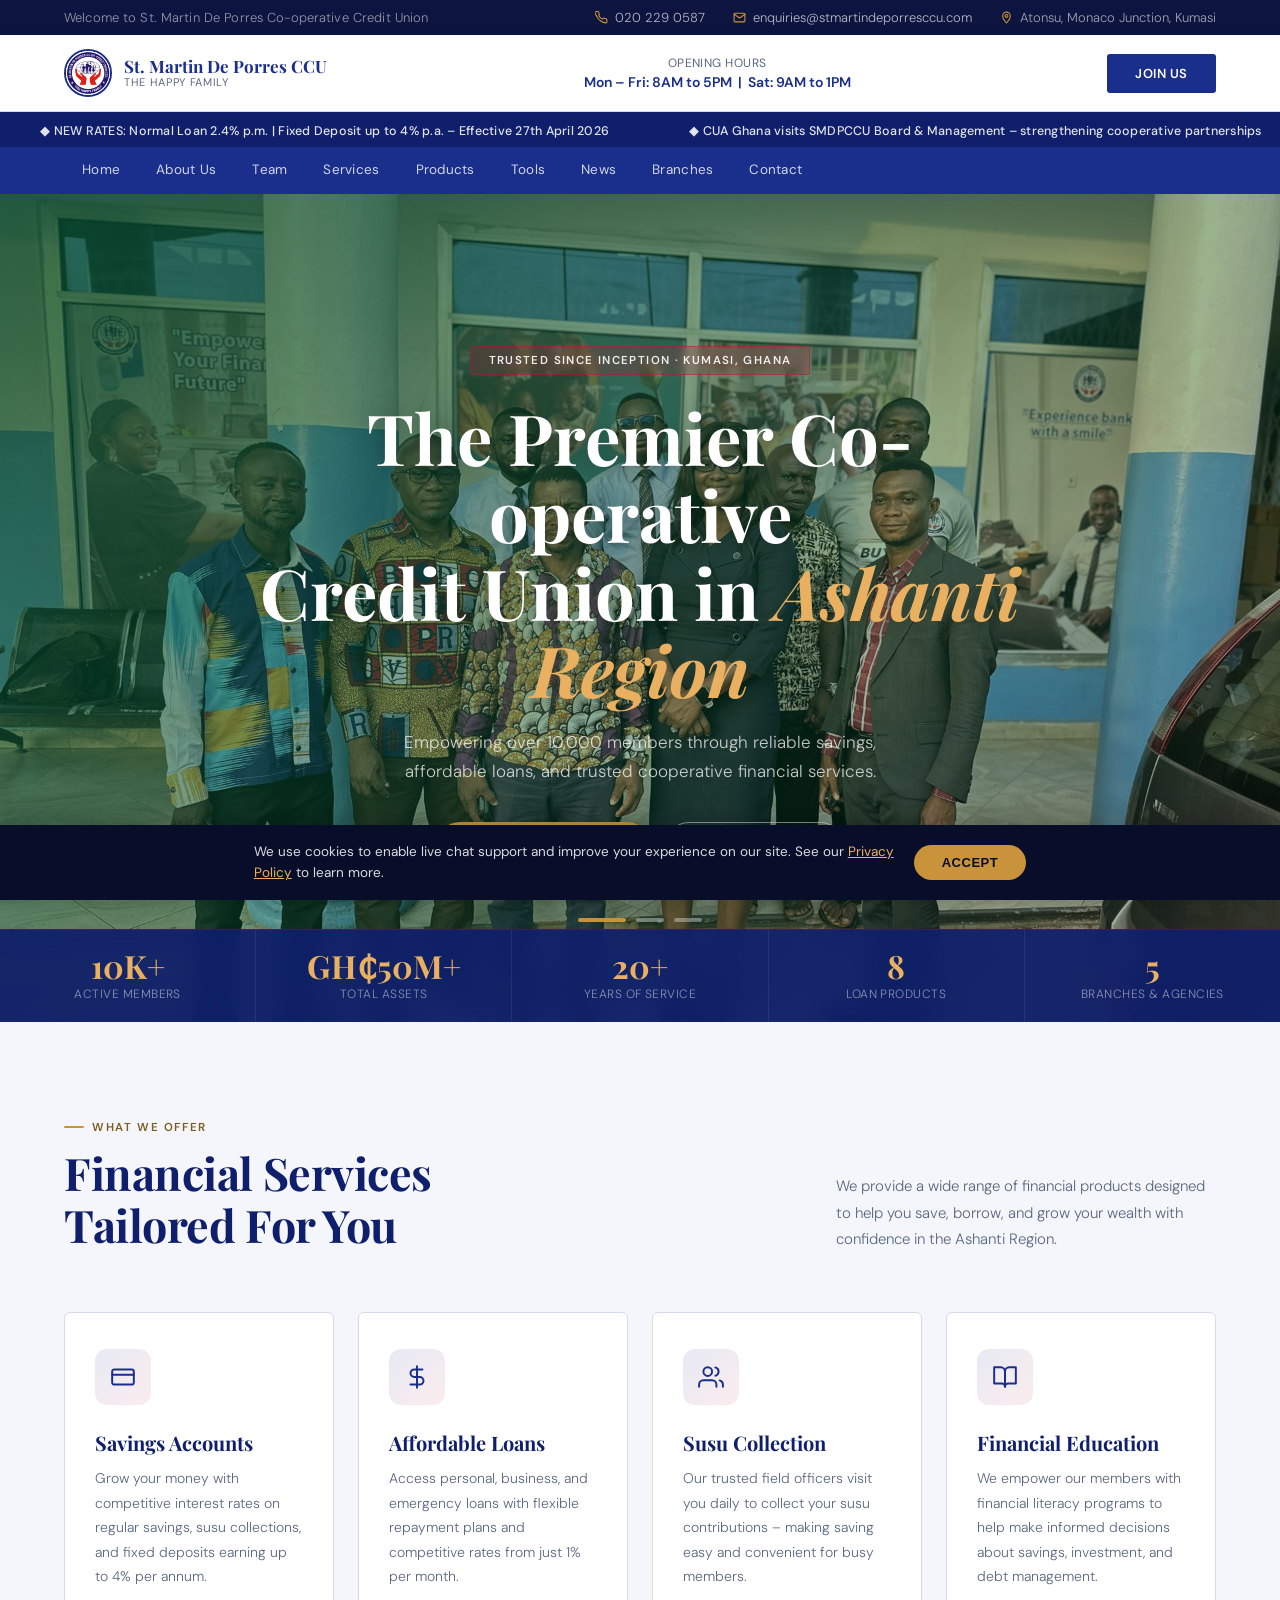
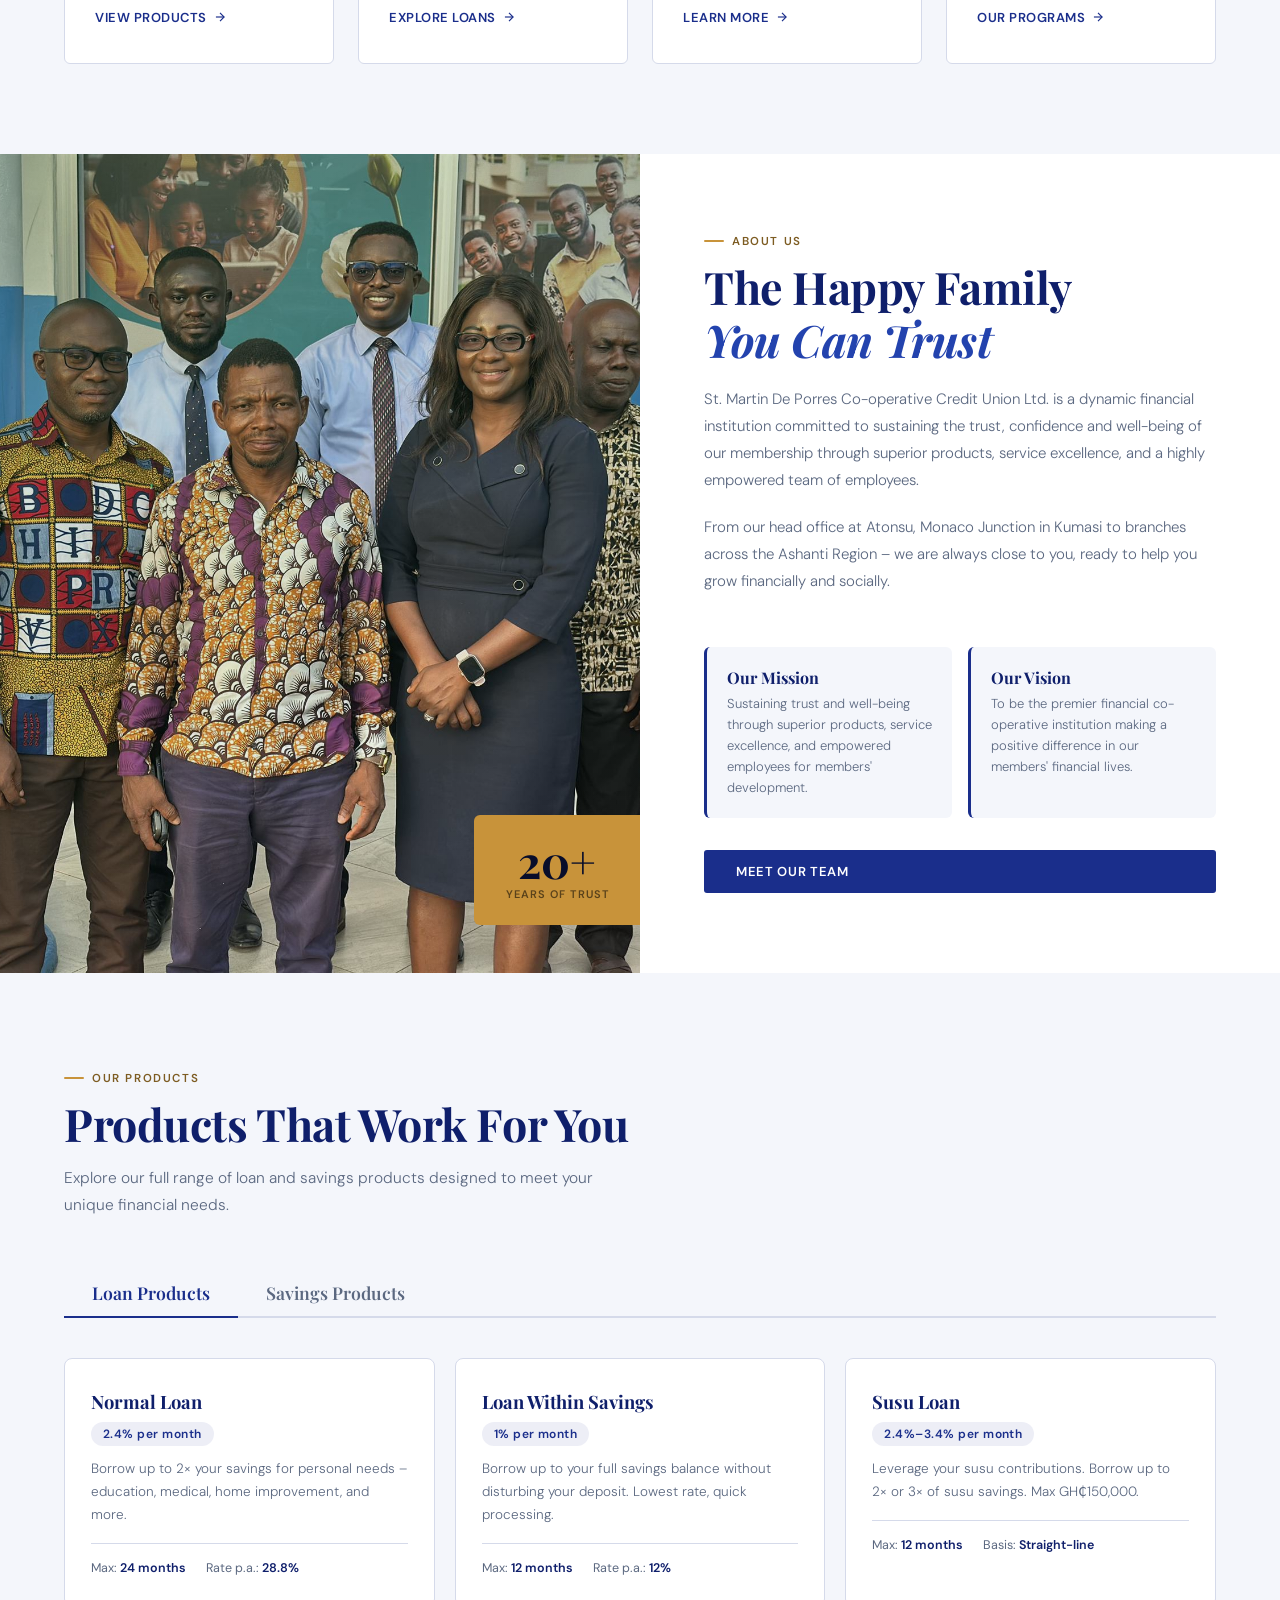
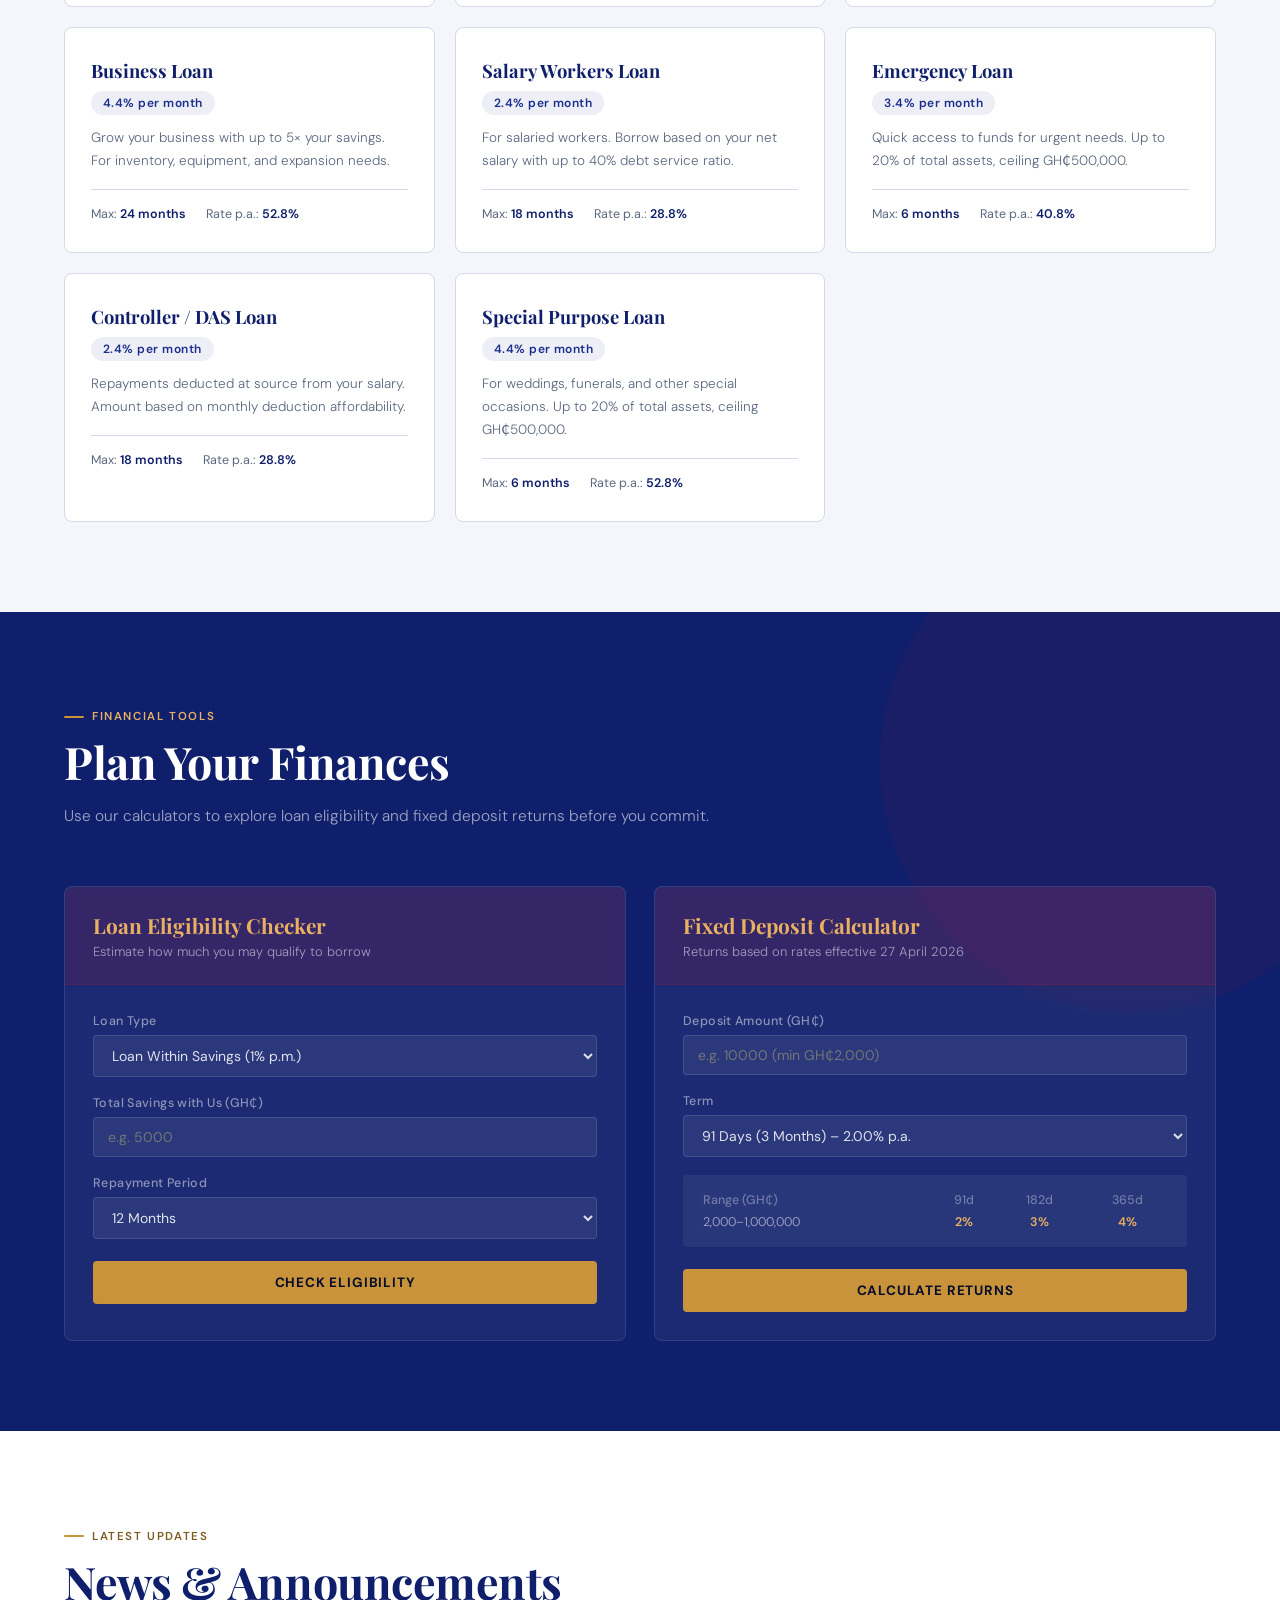
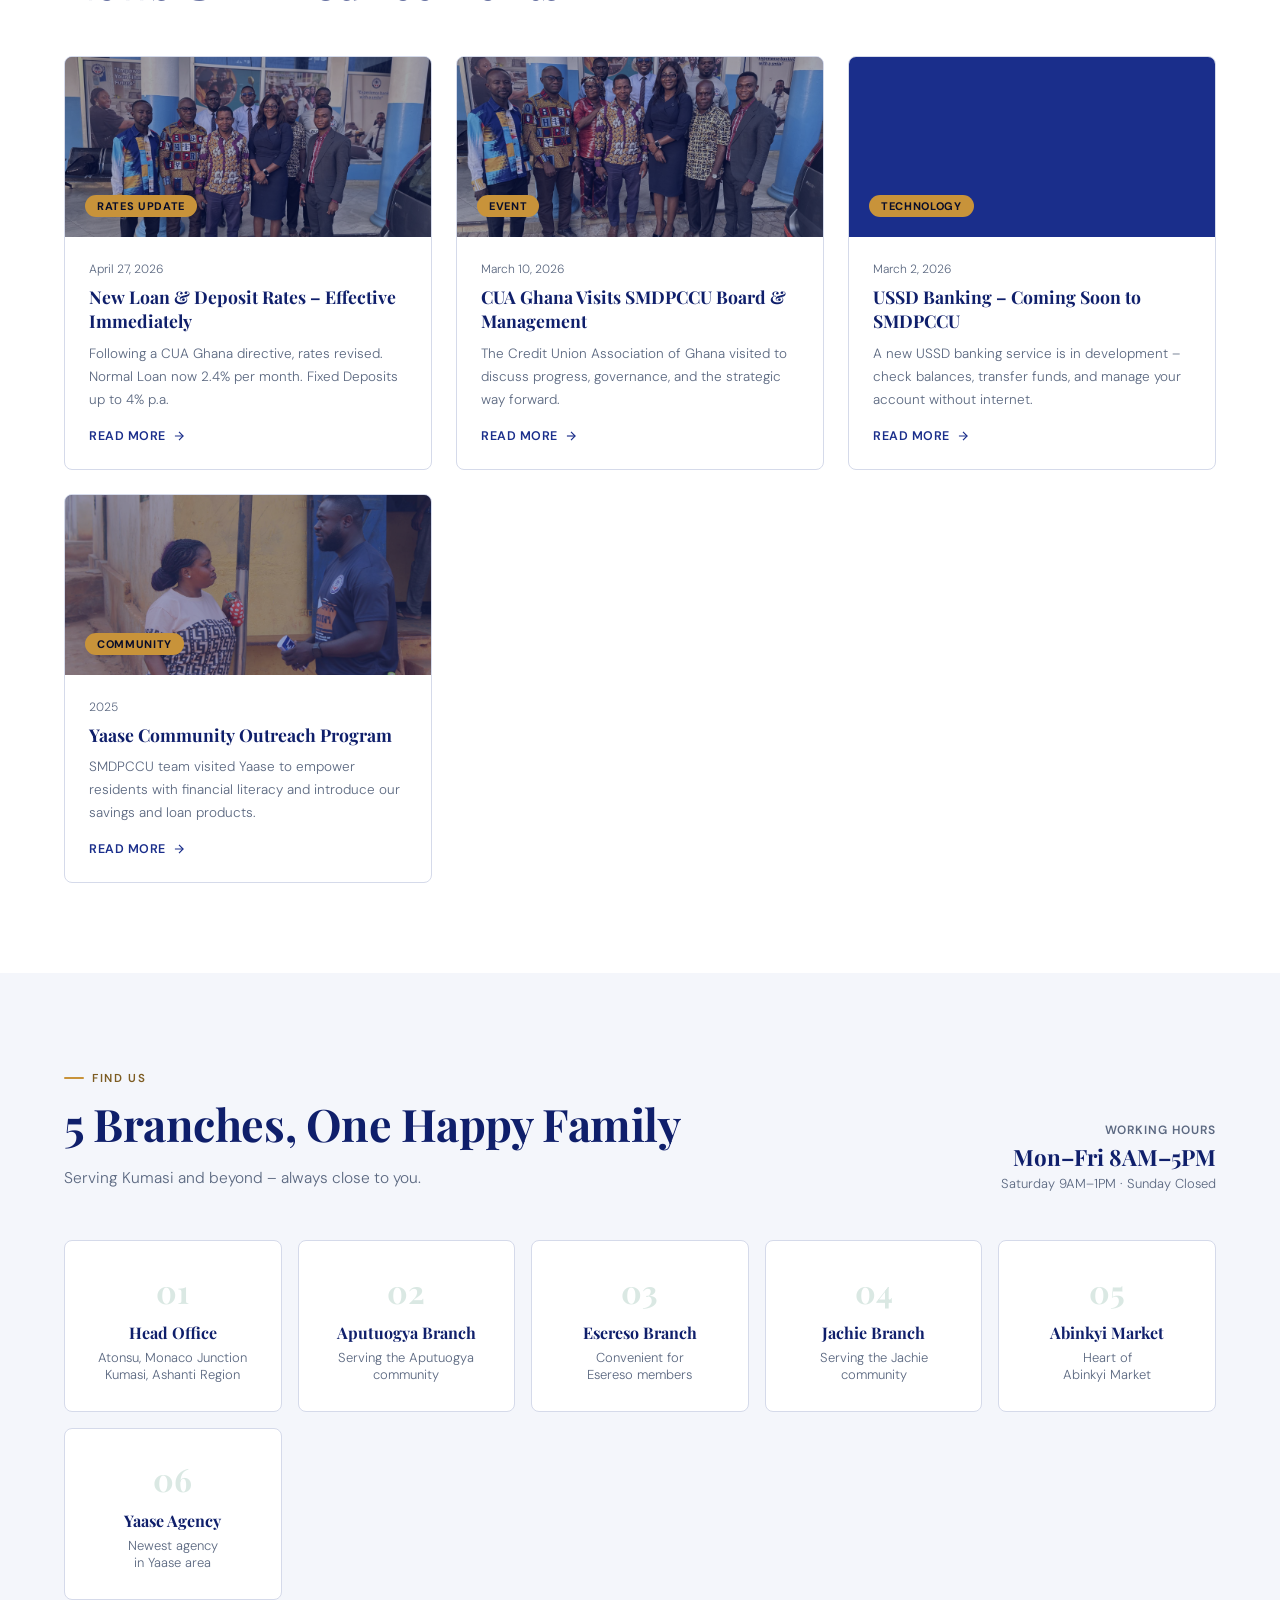
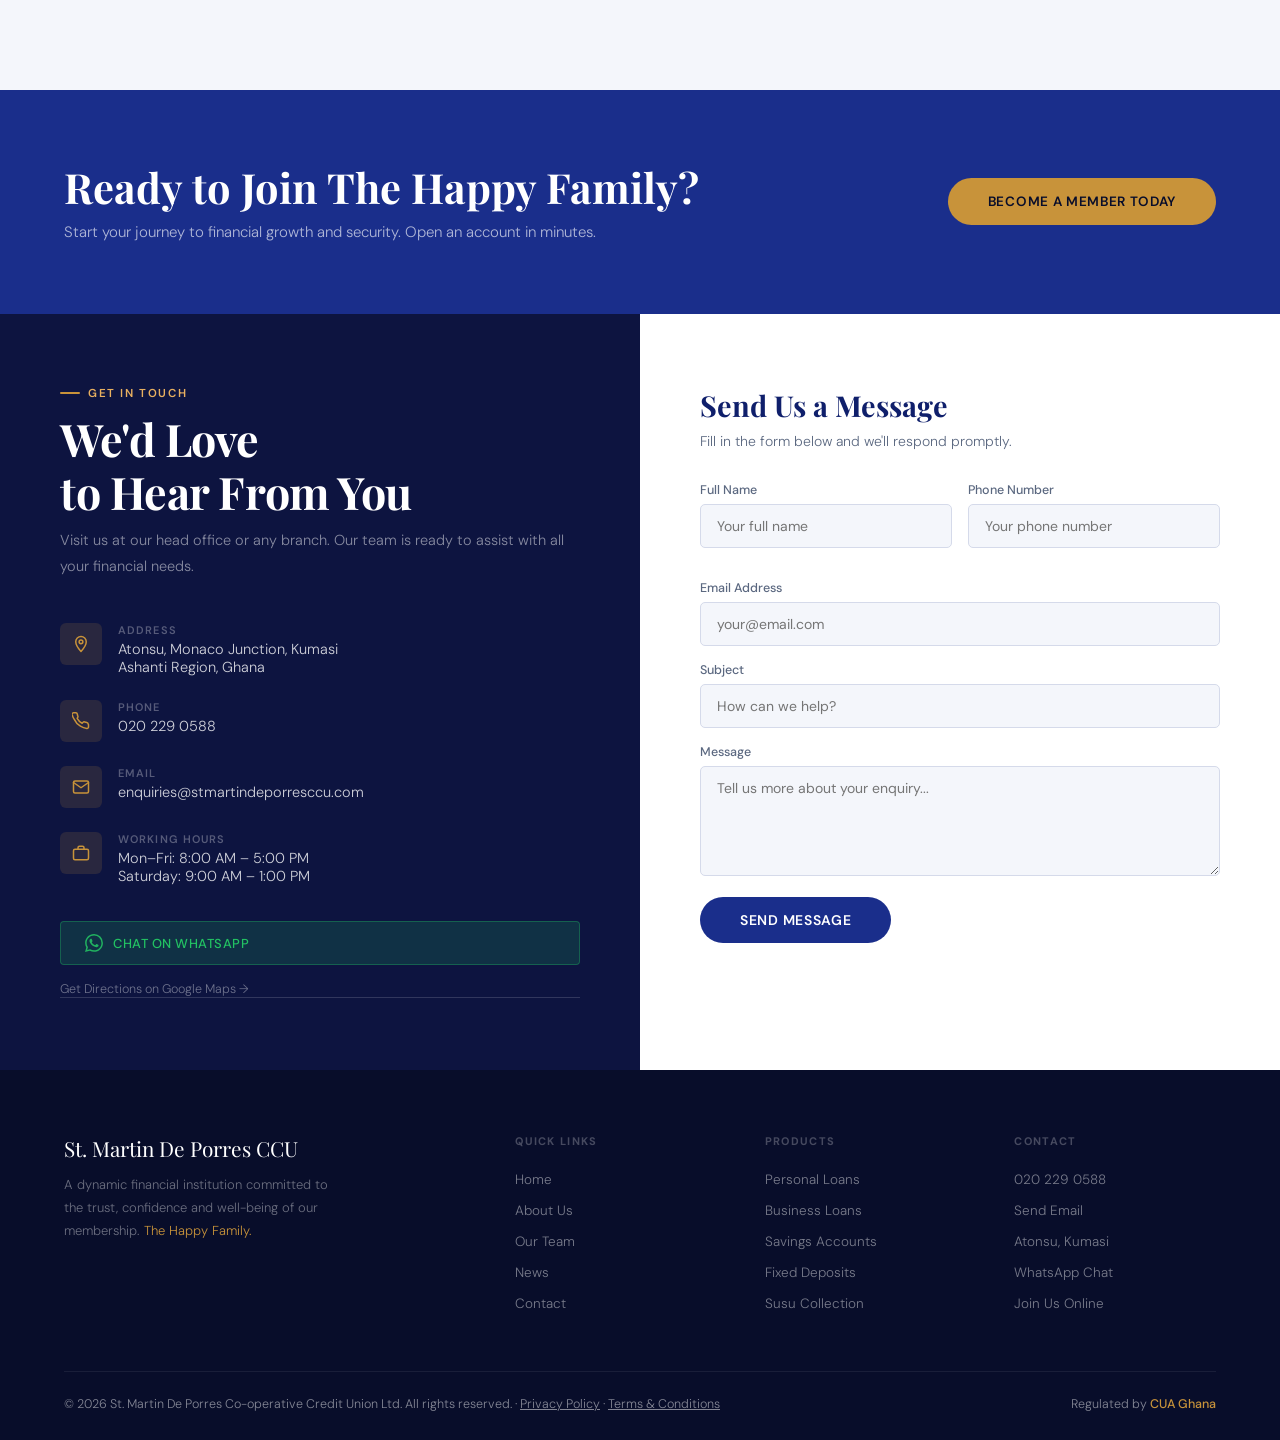
==== index.html @ 7877c1a6 "Add privacy/terms/404 pages, cookie consent, and site-wide hardening - Add privacy.html and terms.ht" ====
<!DOCTYPE html>
<html lang="en">
<head>
<meta charset="UTF-8">
<meta name="viewport" content="width=device-width, initial-scale=1.0">
<meta http-equiv="Content-Security-Policy" content="upgrade-insecure-requests">
<title>St. Martin De Porres Co-operative Credit Union Ltd.</title>
<meta name="description" content="St. Martin De Porres Co-operative Credit Union Ltd. (SMDPCCU) — 'The Happy Family' — savings, loans and fixed deposits from our head office in Atonsu, Monaco Junction, Kumasi, Ghana.">
<link rel="canonical" href="https://stmartindeporresccu.com/">
<meta property="og:type" content="website">
<meta property="og:site_name" content="St. Martin De Porres Co-operative Credit Union Ltd.">
<meta property="og:title" content="St. Martin De Porres Co-operative Credit Union Ltd. — The Happy Family">
<meta property="og:description" content="Savings, loans and fixed deposits from our head office in Atonsu, Monaco Junction, Kumasi, Ghana.">
<meta property="og:image" content="https://stmartindeporresccu.com/images/logo.jpg">
<meta property="og:url" content="https://stmartindeporresccu.com/">
<meta name="twitter:card" content="summary">
<meta name="twitter:title" content="St. Martin De Porres Co-operative Credit Union Ltd.">
<meta name="twitter:description" content="Savings, loans and fixed deposits — Kumasi, Ghana.">
<meta name="twitter:image" content="https://stmartindeporresccu.com/images/logo.jpg">
<link rel="icon" type="image/jpeg" href="images/logo.jpg">
<link rel="apple-touch-icon" href="images/logo.jpg">
<link href="https://fonts.googleapis.com/css2?family=Playfair+Display:ital,wght@0,600;0,700;1,600&family=DM+Sans:wght@300;400;500;600&display=swap" rel="stylesheet">
<style>
*,*::before,*::after{box-sizing:border-box;margin:0;padding:0}
:root{
  --green:#1a2e8b;--green-dark:#0f1f6b;--green-light:#2343ae;--gold:#c8933a;--gold-light:#e8b060;--gold-deep:#7d5c22;
  --cream:#f4f6fb;--dark:#080d2a;--charcoal:#0d1440;--text:#1e2d4a;--muted:#5b6880;
  --white:#fff;--border:#d5daea;
}
html{scroll-behavior:smooth}
body{font-family:'DM Sans',sans-serif;color:var(--text);background:var(--white);overflow-x:hidden}
a{text-decoration:none;color:inherit}

/* TOP BAR */
.topbar{background:var(--charcoal);padding:9px 5%;display:flex;justify-content:space-between;align-items:center}
.topbar-left{font-size:13px;color:rgba(255,255,255,.55);font-weight:300;letter-spacing:.01em}
.topbar-right{display:flex;gap:28px;align-items:center}
.topbar-item{display:flex;align-items:center;gap:7px;font-size:13px;color:rgba(255,255,255,.6);font-weight:300}
.topbar-item svg{width:13px;height:13px;stroke:var(--gold);flex-shrink:0}
.topbar-item a{color:rgba(255,255,255,.7);transition:color .2s}
.topbar-item a:hover{color:var(--gold-light)}

/* MAIN NAV */
.mainnav{background:var(--white);padding:0 5%;display:flex;align-items:center;justify-content:space-between;border-bottom:1px solid var(--border);position:sticky;top:0;z-index:200;box-shadow:0 2px 16px rgba(0,0,0,.06)}
.logo{display:flex;align-items:center;gap:12px;padding:14px 0}
.logo-img{width:48px;height:48px;border-radius:50%;object-fit:cover;border:2.5px solid var(--green)}
.logo-text .name{font-family:'Playfair Display',serif;font-size:17px;color:var(--green);font-weight:700;line-height:1.1}
.logo-text .sub{font-size:11px;color:var(--muted);font-weight:400;letter-spacing:.06em;text-transform:uppercase}
.nav-hours{text-align:center;font-size:13px}
.nav-hours .label{color:var(--muted);font-weight:400;font-size:12px;letter-spacing:.04em;text-transform:uppercase;margin-bottom:2px}
.nav-hours .time{color:var(--green);font-weight:600;font-size:14px}
.nav-join{background:var(--green);color:var(--white);font-size:13px;font-weight:600;padding:11px 28px;border-radius:3px;letter-spacing:.04em;text-transform:uppercase;transition:background .2s;display:inline-block}
.nav-join:hover{background:var(--green-light)}

/* TICKER */
.ticker-wrap{background:var(--green-dark);padding:7px 0;overflow:hidden;white-space:nowrap}
.ticker-inner{display:inline-flex;animation:tick 55s linear infinite}
.ticker-inner span{padding:0 40px;font-size:12.5px;color:rgba(255,255,255,.88);font-weight:500;letter-spacing:.02em}
@keyframes tick{0%{transform:translateX(0)}100%{transform:translateX(-50%)}}

/* SUB NAV */
.subnav{background:var(--green);padding:0 5%;display:flex;align-items:center;justify-content:space-between}
.subnav-links{display:flex;list-style:none}
.subnav-links a{color:rgba(255,255,255,.8);font-size:13.5px;font-weight:400;padding:14px 18px;display:block;letter-spacing:.02em;transition:color .2s,background .2s;border-bottom:2px solid transparent}
.subnav-links a:hover,.subnav-links a.active{color:var(--white);border-bottom-color:var(--gold)}
.subnav-right{display:flex;align-items:center;gap:16px}
.subnav-search{background:none;border:none;cursor:pointer;padding:10px;color:rgba(255,255,255,.7);display:flex;align-items:center;transition:color .2s}
.subnav-search:hover{color:var(--white)}
.subnav-search svg{width:17px;height:17px}

/* HERO SLIDER */
.hero{position:relative;height:92vh;min-height:560px;overflow:hidden}
.slide{position:absolute;inset:0;opacity:0;transition:opacity 1s ease}
.slide.active{opacity:1}
.slide-bg{position:absolute;inset:0;background-size:cover;background-position:center;transform:scale(1.04);animation:kenburns 10s ease forwards}
@keyframes kenburns{0%{transform:scale(1.04)}100%{transform:scale(1)}}
.slide-overlay{position:absolute;inset:0;background:linear-gradient(135deg,rgba(7,77,48,.82) 0%,rgba(7,77,48,.4) 60%,rgba(0,0,0,.3) 100%)}
.slide-content{position:absolute;inset:0;display:flex;flex-direction:column;align-items:center;justify-content:center;text-align:center;padding:0 20px;z-index:2}
.slide-badge{display:inline-flex;align-items:center;gap:8px;background:rgba(200,16,46,.2);border:1px solid rgba(200,16,46,.5);color:rgba(255,255,255,.9);font-size:11.5px;font-weight:600;padding:6px 18px;border-radius:2px;letter-spacing:.12em;text-transform:uppercase;margin-bottom:24px;backdrop-filter:blur(4px)}
.slide h1{font-family:'Playfair Display',serif;font-size:clamp(2.4rem,5.5vw,4.6rem);color:var(--white);font-weight:700;line-height:1.1;max-width:820px;margin-bottom:20px;text-shadow:0 2px 24px rgba(0,0,0,.3)}
.slide h1 em{color:var(--gold-light);font-style:italic}
.slide p{font-size:17px;color:rgba(255,255,255,.75);max-width:540px;line-height:1.7;margin-bottom:36px;font-weight:300}
.slide-btns{display:flex;gap:14px;justify-content:center;flex-wrap:wrap}
.btn-hero{display:inline-block;font-size:14px;font-weight:600;padding:14px 36px;border-radius:40px;letter-spacing:.05em;text-transform:uppercase;transition:all .25s}
.btn-hero.primary{background:var(--gold);color:var(--dark)}
.btn-hero.primary:hover{background:var(--gold-light);transform:translateY(-2px)}
.btn-hero.outline{background:transparent;color:var(--white);border:1.5px solid rgba(255,255,255,.5)}
.btn-hero.outline:hover{background:rgba(255,255,255,.1);border-color:var(--white)}
.slider-dots{position:absolute;bottom:100px;left:50%;transform:translateX(-50%);display:flex;gap:10px;z-index:10}
.dot{width:28px;height:4px;border-radius:2px;background:rgba(255,255,255,.35);cursor:pointer;transition:background .3s,width .3s}
.dot.active{background:var(--gold);width:48px}
.hero-stat-bar{position:absolute;bottom:0;left:0;right:0;z-index:5;background:rgba(15,31,107,.92);backdrop-filter:blur(12px);display:flex;border-top:1px solid rgba(200,16,46,.25)}
.hero-stat{flex:1;padding:20px 24px;border-right:1px solid rgba(255,255,255,.07);text-align:center}
.hero-stat:last-child{border-right:none}
.hero-stat .num{font-family:'Playfair Display',serif;font-size:2rem;font-weight:700;color:var(--gold-light);line-height:1}
.hero-stat .label{font-size:12px;color:rgba(255,255,255,.5);margin-top:4px;font-weight:300;letter-spacing:.04em;text-transform:uppercase}

/* SECTION BASE */
section{padding:90px 5%}
.s-label{display:inline-flex;align-items:center;gap:8px;color:var(--gold-deep);font-size:11.5px;font-weight:600;letter-spacing:.14em;text-transform:uppercase;margin-bottom:12px}
.s-label::before{content:'';width:20px;height:2px;background:var(--gold);border-radius:1px}
.s-title{font-family:'Playfair Display',serif;font-size:clamp(1.8rem,3.5vw,2.8rem);font-weight:700;color:var(--green-dark);line-height:1.18;letter-spacing:-.01em}
.s-title.white{color:var(--white)}
.s-sub{color:var(--muted);font-size:15.5px;line-height:1.75;margin-top:14px;font-weight:300}
.s-sub.white{color:rgba(255,255,255,.6)}

/* SERVICES */
.services-sec{background:var(--cream)}
.services-intro{display:flex;gap:60px;justify-content:space-between;align-items:flex-end;margin-bottom:60px;flex-wrap:wrap}
.services-grid{display:grid;grid-template-columns:repeat(auto-fit,minmax(240px,1fr));gap:24px}
.svc-card{background:var(--white);border-radius:6px;padding:36px 30px;border:1px solid var(--border);transition:box-shadow .3s,transform .3s,border-color .3s}
.svc-card:hover{transform:translateY(-4px);box-shadow:0 16px 48px rgba(26,46,139,.1);border-color:rgba(26,46,139,.2)}
.svc-icon{width:56px;height:56px;background:linear-gradient(135deg,rgba(26,46,139,.1),rgba(200,16,46,.08));border-radius:12px;display:flex;align-items:center;justify-content:center;margin-bottom:24px}
.svc-icon svg{width:26px;height:26px;stroke:var(--green)}
.svc-card h3{font-family:'Playfair Display',serif;font-size:1.25rem;color:var(--green-dark);margin-bottom:10px}
.svc-card p{font-size:14px;color:var(--muted);line-height:1.75;font-weight:300}
.svc-link{display:inline-flex;align-items:center;gap:6px;margin-top:20px;font-size:13px;font-weight:600;color:var(--green);letter-spacing:.04em;text-transform:uppercase;border-bottom:1px solid transparent;transition:border-color .2s}
.svc-link:hover{border-bottom-color:var(--green)}
.svc-link svg{width:14px;height:14px;stroke:var(--green);transition:transform .2s}
.svc-link:hover svg{transform:translateX(4px)}

/* ABOUT */
.about-sec{background:var(--white);display:grid;grid-template-columns:1fr 1fr;min-height:580px}
.about-img-wrap{position:relative;overflow:hidden}
.about-img-wrap img{width:100%;height:100%;object-fit:cover}
.about-img-overlay{position:absolute;inset:0;background:linear-gradient(160deg,rgba(7,77,48,.25),transparent)}
.about-badge{position:absolute;right:-1px;bottom:48px;background:var(--gold);padding:24px 32px;border-radius:6px 0 0 6px;text-align:center}
.about-badge .big{font-family:'Playfair Display',serif;font-size:2.8rem;font-weight:700;color:var(--dark);line-height:1}
.about-badge .sm{font-size:11px;font-weight:600;color:rgba(0,0,0,.55);letter-spacing:.1em;text-transform:uppercase;margin-top:4px}
.about-content{padding:80px 64px;display:flex;flex-direction:column;justify-content:center}
.about-content p{color:var(--muted);font-size:15px;line-height:1.8;margin-bottom:20px;font-weight:300}
.about-cards{display:grid;grid-template-columns:1fr 1fr;gap:16px;margin-top:32px}
.about-card{padding:20px;background:var(--cream);border-radius:6px;border-left:3px solid var(--green)}
.about-card h4{font-family:'Playfair Display',serif;font-size:1rem;color:var(--green-dark);margin-bottom:6px}
.about-card p{font-size:13px;line-height:1.6;margin:0;font-weight:300}
.btn-green{display:inline-block;background:var(--green);color:var(--white);font-size:13px;font-weight:600;padding:13px 32px;border-radius:3px;letter-spacing:.05em;text-transform:uppercase;margin-top:32px;transition:background .2s}
.btn-green:hover{background:var(--green-light)}

/* PRODUCTS */
.products-sec{background:var(--cream)}
.tab-nav{display:flex;gap:0;border-bottom:2px solid var(--border);margin:48px 0 40px}
.tab-btn{font-family:'Playfair Display',serif;font-size:1.1rem;color:var(--muted);padding:14px 28px 12px;background:none;border:none;cursor:pointer;border-bottom:2px solid transparent;margin-bottom:-2px;transition:color .2s;font-weight:600}
.tab-btn.active{color:var(--green);border-bottom-color:var(--green)}
.tab-pane{display:none}
.tab-pane.active{display:grid;grid-template-columns:repeat(auto-fill,minmax(280px,1fr));gap:20px}
.prod-card{background:var(--white);border-radius:8px;padding:30px 26px;border:1px solid var(--border);transition:box-shadow .3s,transform .3s}
.prod-card:hover{transform:translateY(-3px);box-shadow:0 12px 36px rgba(26,46,139,.09)}
.prod-card h3{font-family:'Playfair Display',serif;font-size:1.15rem;color:var(--green-dark);margin-bottom:8px}
.prod-rate{display:inline-block;background:rgba(26,46,139,.08);color:var(--green);font-size:12px;font-weight:600;padding:4px 12px;border-radius:20px;letter-spacing:.04em;margin-bottom:12px}
.prod-card p{font-size:13.5px;color:var(--muted);line-height:1.7;font-weight:300}
.prod-meta{margin-top:16px;padding-top:16px;border-top:1px solid var(--border);display:flex;gap:20px;font-size:12.5px;color:var(--muted)}
.prod-meta b{color:var(--green-dark);font-weight:600}

/* CALCULATORS */
.calc-sec{background:var(--green-dark);position:relative;overflow:hidden}
.calc-sec::before{content:'';position:absolute;right:-100px;top:-100px;width:500px;height:500px;border-radius:50%;background:rgba(200,16,46,.06);pointer-events:none}
.calc-grid{display:grid;grid-template-columns:1fr 1fr;gap:28px;margin-top:56px}
.calc-box{background:rgba(255,255,255,.05);border:1px solid rgba(255,255,255,.1);border-radius:8px;overflow:hidden;backdrop-filter:blur(4px)}
.calc-top{background:rgba(200,16,46,.15);border-bottom:1px solid rgba(200,16,46,.2);padding:24px 28px}
.calc-top h3{font-family:'Playfair Display',serif;color:var(--gold-light);font-size:1.3rem;margin-bottom:4px}
.calc-top p{font-size:13px;color:rgba(255,255,255,.55);font-weight:300}
.calc-body{padding:28px}
.fg{margin-bottom:18px}
.fg label{display:block;font-size:12.5px;font-weight:500;color:rgba(255,255,255,.5);margin-bottom:6px;letter-spacing:.03em}
.fg select,.fg input{width:100%;padding:10px 14px;background:rgba(255,255,255,.07);border:1px solid rgba(255,255,255,.12);border-radius:4px;font-family:'DM Sans',sans-serif;font-size:14px;color:rgba(255,255,255,.85);outline:none;transition:border-color .2s}
.fg select:focus,.fg input:focus{border-color:rgba(200,147,58,.5)}
.fg select option{background:var(--charcoal);color:var(--white)}
.calc-btn{width:100%;padding:13px;background:var(--gold);color:var(--dark);border:none;border-radius:4px;font-family:'DM Sans',sans-serif;font-size:13.5px;font-weight:700;letter-spacing:.06em;text-transform:uppercase;cursor:pointer;transition:background .2s;margin-top:4px}
.calc-btn:hover{background:var(--gold-light)}
.calc-res{margin-top:20px;padding:20px;background:rgba(200,16,46,.1);border:1px solid rgba(200,16,46,.2);border-radius:6px;display:none}
.calc-res.show{display:block}
.calc-res .rl{font-size:11px;font-weight:600;color:var(--gold-light);letter-spacing:.12em;text-transform:uppercase;margin-bottom:6px}
.calc-res .rv{font-family:'Playfair Display',serif;font-size:1.8rem;font-weight:700;color:var(--white)}
.calc-res .rs{font-size:12px;color:rgba(255,255,255,.55);margin-top:4px}

/* NEWS */
.news-sec{background:var(--white)}
.news-head{display:flex;justify-content:space-between;align-items:flex-end;margin-bottom:48px;flex-wrap:wrap;gap:16px}
.news-grid{display:grid;grid-template-columns:repeat(auto-fill,minmax(300px,1fr));gap:24px}
.news-card{border-radius:8px;overflow:hidden;border:1px solid var(--border);transition:box-shadow .3s,transform .3s}
.news-card:hover{transform:translateY(-4px);box-shadow:0 16px 40px rgba(0,0,0,.08)}
.news-img{height:180px;background:var(--green-dark);display:flex;align-items:flex-end;padding:20px;position:relative;overflow:hidden}
.news-img img{position:absolute;inset:0;width:100%;height:100%;object-fit:cover;opacity:.6}
.news-tag-pill{position:relative;z-index:1;background:var(--gold);color:var(--dark);font-size:11px;font-weight:700;padding:4px 12px;border-radius:20px;letter-spacing:.06em;text-transform:uppercase}
.news-body{padding:24px}
.news-date{font-size:12px;color:var(--muted);margin-bottom:8px;font-weight:300}
.news-body h3{font-family:'Playfair Display',serif;font-size:1.1rem;color:var(--green-dark);margin-bottom:10px;line-height:1.35}
.news-body p{font-size:13.5px;color:var(--muted);line-height:1.7;font-weight:300}
.news-read{display:inline-flex;align-items:center;gap:6px;margin-top:16px;font-size:12.5px;font-weight:600;color:var(--green);letter-spacing:.04em;text-transform:uppercase}
.news-read svg{width:14px;height:14px;stroke:var(--green);transition:transform .2s}
.news-card:hover .news-read svg{transform:translateX(4px)}

/* BRANCHES */
.branches-sec{background:var(--cream)}
.branches-grid{display:grid;grid-template-columns:repeat(auto-fill,minmax(200px,1fr));gap:16px;margin-top:48px}
.branch{background:var(--white);border-radius:8px;padding:28px 22px;border:1px solid var(--border);text-align:center;transition:all .3s}
.branch:hover{background:var(--green);border-color:var(--green)}
.branch:hover .bnum,.branch:hover h3,.branch:hover .bsub{color:rgba(255,255,255,.9)}
.branch:hover .bnum{opacity:.3}
.bnum{font-family:'Playfair Display',serif;font-size:2rem;font-weight:700;color:rgba(10,102,64,.15);margin-bottom:10px;transition:color .3s}
.branch h3{font-family:'Playfair Display',serif;font-size:1rem;color:var(--green-dark);margin-bottom:6px;transition:color .3s}
.bsub{font-size:13px;color:var(--muted);font-weight:300;transition:color .3s}

/* CTA BAND */
.cta-band{background:var(--green);padding:72px 5%;display:grid;grid-template-columns:1fr auto;align-items:center;gap:40px}
.cta-band h2{font-family:'Playfair Display',serif;font-size:clamp(1.8rem,3.5vw,2.6rem);color:var(--white);font-weight:700;line-height:1.2}
.cta-band p{color:rgba(255,255,255,.65);margin-top:10px;font-size:15px;font-weight:300}
.btn-dark{display:inline-block;background:var(--gold);color:var(--dark);font-size:13.5px;font-weight:600;padding:15px 40px;border-radius:40px;letter-spacing:.05em;text-transform:uppercase;white-space:nowrap;transition:background .2s,transform .2s}
.btn-dark:hover{background:var(--gold-light);transform:scale(1.02)}

/* CONTACT */
.contact-sec{background:var(--white);display:grid;grid-template-columns:1fr 1fr}
.contact-left{background:var(--charcoal);padding:72px 60px;display:flex;flex-direction:column;justify-content:center}
.contact-left .s-label{color:var(--gold-light)}
.contact-items{margin-top:44px;display:flex;flex-direction:column;gap:24px}
.ci{display:flex;gap:16px;align-items:flex-start}
.ci-icon{width:42px;height:42px;background:rgba(200,147,58,.15);border-radius:6px;display:flex;align-items:center;justify-content:center;flex-shrink:0}
.ci-icon svg{width:18px;height:18px;stroke:var(--gold)}
.ci-text .cl{font-size:11px;font-weight:600;letter-spacing:.1em;text-transform:uppercase;color:rgba(255,255,255,.3);margin-bottom:3px}
.ci-text .cv{font-size:14.5px;color:rgba(255,255,255,.8);font-weight:300}
.ci-text a{color:rgba(255,255,255,.8)}
.wa-btn{display:inline-flex;align-items:center;gap:10px;margin-top:36px;background:rgba(37,211,102,.15);border:1px solid rgba(37,211,102,.3);color:rgba(37,211,102,.9);padding:12px 24px;border-radius:4px;font-size:13px;font-weight:500;letter-spacing:.04em;text-transform:uppercase;transition:background .2s}
.wa-btn:hover{background:rgba(37,211,102,.25)}
.wa-btn svg{width:18px;height:18px;fill:rgba(37,211,102,.8)}
.maps-link{display:inline-block;margin-top:16px;color:rgba(255,255,255,.4);font-size:12.5px;font-weight:300;border-bottom:1px solid rgba(255,255,255,.15);transition:color .2s}
.maps-link:hover{color:var(--gold-light)}
.contact-right{padding:72px 60px}
.contact-right h3{font-family:'Playfair Display',serif;font-size:1.8rem;color:var(--green-dark);margin-bottom:8px}
.contact-right .sub{font-size:14px;color:var(--muted);font-weight:300;margin-bottom:32px}
.form-row{display:grid;grid-template-columns:1fr 1fr;gap:16px;margin-bottom:16px}
.field input,.field textarea,.field select{width:100%;padding:12px 16px;border:1.5px solid var(--border);border-radius:5px;font-family:'DM Sans',sans-serif;font-size:14px;color:var(--text);outline:none;background:var(--cream);transition:border-color .2s}
.field input:focus,.field textarea:focus,.field select:focus{border-color:var(--green);background:var(--white)}
.field{margin-bottom:16px}
.field textarea{height:110px;resize:vertical}
.sub-btn{background:var(--green);color:var(--white);border:none;padding:14px 40px;border-radius:40px;font-family:'DM Sans',sans-serif;font-size:14px;font-weight:600;letter-spacing:.05em;text-transform:uppercase;cursor:pointer;transition:background .2s,transform .2s}
.sub-btn:hover{background:var(--green-light);transform:translateY(-2px)}
.sub-btn:disabled{opacity:.6;cursor:not-allowed;transform:none}
#contact-success{display:none;background:#d1fae5;border:1px solid #6ee7b7;border-radius:8px;padding:20px 24px;color:#064e3b;margin-top:16px;font-size:14px}
#contact-error{display:none;background:#fee2e2;border:1px solid #fca5a5;border-radius:8px;padding:14px 18px;color:#7f1d1d;margin-bottom:16px;font-size:13.5px}

/* FOOTER */
footer{background:var(--dark);padding:64px 5% 28px}
.foot-grid{display:grid;grid-template-columns:2fr 1fr 1fr 1fr;gap:48px;margin-bottom:48px}
.foot-brand .fn{font-family:'Playfair Display',serif;font-size:1.3rem;color:var(--white);margin-bottom:12px}
.foot-brand p{font-size:13px;color:rgba(255,255,255,.4);line-height:1.75;font-weight:300;max-width:270px}
.foot-brand .gold{color:var(--gold)}
.foot-col h4{font-size:11px;font-weight:700;letter-spacing:.12em;text-transform:uppercase;color:rgba(255,255,255,.25);margin-bottom:20px}
.foot-col ul{list-style:none}
.foot-col li{margin-bottom:10px}
.foot-col a{color:rgba(255,255,255,.45);font-size:13.5px;font-weight:300;transition:color .2s}
.foot-col a:hover{color:var(--gold-light)}
.foot-bottom{border-top:1px solid rgba(255,255,255,.07);padding-top:24px;display:flex;justify-content:space-between;align-items:center;font-size:12.5px;color:rgba(255,255,255,.5);font-weight:300}
.foot-reg{color:var(--gold);font-weight:500}

/* SCROLL FADE */
.sf{opacity:0;transform:translateY(20px);transition:opacity .65s ease,transform .65s ease}
.sf.in{opacity:1;transform:none}

/* MOBILE */
@media(max-width:960px){
  .about-sec,.contact-sec{grid-template-columns:1fr}
  .calc-grid{grid-template-columns:1fr}
  .cta-band{grid-template-columns:1fr;text-align:center}
  .foot-grid{grid-template-columns:1fr 1fr}
  .nav-hours{display:none}
  .hero-stat-bar{display:none}
  .topbar-left{display:none}
  .contact-left{padding:48px 28px}
  .contact-right{padding:48px 28px}
  .about-content{padding:48px 28px}
  .subnav-links{overflow-x:auto;-webkit-overflow-scrolling:touch;scrollbar-width:none;flex-wrap:nowrap}
  .subnav-links::-webkit-scrollbar{display:none}
  .subnav-links a{white-space:nowrap;padding:14px 14px}
}
@media(max-width:600px){
  .topbar-right{display:none}
  .form-row{grid-template-columns:1fr}
  section{padding:60px 5%}
  .foot-grid{grid-template-columns:1fr}
  .foot-bottom{flex-direction:column;gap:8px;text-align:center}
  .logo-text .name{font-size:14px}
  .slide-content{padding:0 16px}
  .slide-btns{flex-direction:column;align-items:center}
  .btn-hero{padding:12px 28px;font-size:13px}
  .cta-band{padding:48px 5%}
  .page-hero{padding:60px 5% 48px}
}
.cookie-banner{position:fixed;bottom:0;left:0;right:0;z-index:999;background:var(--dark);color:rgba(255,255,255,.85);padding:16px 5%;display:none;align-items:center;justify-content:center;gap:20px;flex-wrap:wrap;box-shadow:0 -4px 24px rgba(0,0,0,.2);font-size:13.5px}
.cookie-banner.show{display:flex}
.cookie-banner p{margin:0;max-width:640px;line-height:1.6}
.cookie-banner a{color:var(--gold-light);text-decoration:underline}
.cookie-banner button{background:var(--gold);color:var(--dark);border:none;padding:10px 28px;border-radius:30px;font-weight:600;font-size:13px;letter-spacing:.04em;text-transform:uppercase;cursor:pointer;white-space:nowrap;transition:background .2s}
.cookie-banner button:hover{background:var(--gold-light)}
@media(max-width:600px){.cookie-banner{flex-direction:column;text-align:center;padding:16px 20px}}
</style>
</head>
<body>
<div class="cookie-banner" id="cookieBanner">
  <p>We use cookies to enable live chat support and improve your experience on our site. See our <a href="privacy.html">Privacy Policy</a> to learn more.</p>
  <button id="cookieAccept" type="button">Accept</button>
</div>

<!-- TOP BAR -->
<div class="topbar">
  <span class="topbar-left">Welcome to St. Martin De Porres Co-operative Credit Union</span>
  <div class="topbar-right">
    <div class="topbar-item">
      <svg viewBox="0 0 24 24" fill="none" stroke-width="2" stroke-linecap="round" stroke-linejoin="round"><path d="M22 16.92v3a2 2 0 01-2.18 2 19.79 19.79 0 01-8.63-3.07A19.5 19.5 0 013.07 9.81 19.79 19.79 0 01.09 3.18a2 2 0 012-2.18h3a2 2 0 012 1.72 12.84 12.84 0 00.7 2.81 2 2 0 01-.45 2.11L6.91 8.4a16 16 0 006.62 6.62l1.26-1.32a2 2 0 012.11-.45 12.84 12.84 0 002.81.7 2 2 0 011.72 1.97z"/></svg>
      <a href="tel:+233202290587">020 229 0587</a>
    </div>
    <div class="topbar-item">
      <svg viewBox="0 0 24 24" fill="none" stroke-width="2" stroke-linecap="round" stroke-linejoin="round"><path d="M4 4h16c1.1 0 2 .9 2 2v12c0 1.1-.9 2-2 2H4c-1.1 0-2-.9-2-2V6c0-1.1.9-2 2-2z"/><polyline points="22,6 12,13 2,6"/></svg>
      <a href="mailto:enquiries@stmartindeporresccu.com">enquiries@stmartindeporresccu.com</a>
    </div>
    <div class="topbar-item">
      <svg viewBox="0 0 24 24" fill="none" stroke-width="2" stroke-linecap="round" stroke-linejoin="round"><path d="M12 2C8.13 2 5 5.13 5 9c0 5.25 7 13 7 13s7-7.75 7-13c0-3.87-3.13-7-7-7z"/><circle cx="12" cy="9" r="2.5"/></svg>
      Atonsu, Monaco Junction, Kumasi
    </div>
  </div>
</div>

<!-- MAIN NAV -->
<div class="mainnav">
  <a href="#home" class="logo">
    <img class="logo-img" src="images/logo.jpg" alt="SMDPCCU Logo">
    <div class="logo-text">
      <div class="name">St. Martin De Porres CCU</div>
      <div class="sub">The Happy Family</div>
    </div>
  </a>
  <div class="nav-hours">
    <div class="label">Opening Hours</div>
    <div class="time">Mon &ndash; Fri: 8AM to 5PM &nbsp;|&nbsp; Sat: 9AM to 1PM</div>
  </div>
  <a href="join.html" class="nav-join">Join Us</a>
</div>

<!-- TICKER -->
<div class="ticker-wrap">
  <div class="ticker-inner">
    <span>&#9670; NEW RATES: Normal Loan 2.4% p.m. | Fixed Deposit up to 4% p.a. &ndash; Effective 27th April 2026</span>
    <span>&#9670; CUA Ghana visits SMDPCCU Board &amp; Management &ndash; strengthening cooperative partnerships</span>
    <span>&#9670; Annual General Meeting 2026 &ndash; December 2026. All members encouraged to attend</span>
    <span>&#9670; USSD Banking coming soon &ndash; manage your account without internet</span>
    <span>&#9670; New website live! Open an account online today</span>
    <span>&#9670; NEW RATES: Normal Loan 2.4% p.m. | Fixed Deposit up to 4% p.a. &ndash; Effective 27th April 2026</span>
    <span>&#9670; CUA Ghana visits SMDPCCU Board &amp; Management &ndash; strengthening cooperative partnerships</span>
    <span>&#9670; Annual General Meeting 2026 &ndash; December 2026. All members encouraged to attend</span>
    <span>&#9670; USSD Banking coming soon &ndash; manage your account without internet</span>
    <span>&#9670; New website live! Open an account online today</span>
  </div>
</div>

<!-- SUB NAV -->
<nav class="subnav">
  <ul class="subnav-links">
    <li><a href="#home" class="active">Home</a></li>
    <li><a href="#about">About Us</a></li>
    <li><a href="team.html">Team</a></li>
    <li><a href="#services">Services</a></li>
    <li><a href="#products">Products</a></li>
    <li><a href="#calculators">Tools</a></li>
    <li><a href="#news">News</a></li>
    <li><a href="#branches">Branches</a></li>
    <li><a href="#contact">Contact</a></li>
  </ul>
  <div class="subnav-right">
    <button class="subnav-search" aria-label="Search">
      <svg viewBox="0 0 24 24" fill="none" stroke-width="2" stroke-linecap="round" stroke-linejoin="round"><circle cx="11" cy="11" r="8"/><line x1="21" y1="21" x2="16.65" y2="16.65"/></svg>
    </button>
  </div>
</nav>

<!-- HERO SLIDER -->
<div class="hero" id="home">
  <div class="slide active">
    <div class="slide-bg" style="background-image:url('images/cua/IMG_0051.jpg')"></div>
    <div class="slide-overlay"></div>
    <div class="slide-content">
      <div class="slide-badge">Trusted Since Inception &middot; Kumasi, Ghana</div>
      <h1>The Premier Co-operative<br>Credit Union in <em>Ashanti Region</em></h1>
      <p>Empowering over 10,000 members through reliable savings, affordable loans, and trusted cooperative financial services.</p>
      <div class="slide-btns">
        <a href="join.html" class="btn-hero primary">Become a Member</a>
        <a href="#services" class="btn-hero outline">Our Services</a>
      </div>
    </div>
  </div>
  <div class="slide">
    <div class="slide-bg" style="background-image:url('images/IMG_0268.jpg');background-position:center top"></div>
    <div class="slide-overlay"></div>
    <div class="slide-content">
      <div class="slide-badge">Flexible Financing</div>
      <h1>Affordable Loans for<br><em>Every Need</em></h1>
      <p>From personal to business loans &ndash; access credit starting from 1% per month with 8 different loan products tailored for you.</p>
      <div class="slide-btns">
        <a href="#products" class="btn-hero primary">Explore Loans</a>
        <a href="#calculators" class="btn-hero outline">Check Eligibility</a>
      </div>
    </div>
  </div>
  <div class="slide">
    <div class="slide-bg" style="background-image:url('images/IMG_0267.jpg');background-position:center"></div>
    <div class="slide-overlay"></div>
    <div class="slide-content">
      <div class="slide-badge">Fixed Deposits</div>
      <h1>Grow Your Savings,<br><em>Earn Up to 4% p.a.</em></h1>
      <p>Lock in your money in our competitive fixed deposits &ndash; 91, 182, or 365-day terms from just GH&#8373;2,000.</p>
      <div class="slide-btns">
        <a href="#products" class="btn-hero primary">View Savings</a>
        <a href="#calculators" class="btn-hero outline">Calculate Returns</a>
      </div>
    </div>
  </div>
  <div class="slider-dots">
    <div class="dot active" onclick="goSlide(0)"></div>
    <div class="dot" onclick="goSlide(1)"></div>
    <div class="dot" onclick="goSlide(2)"></div>
  </div>
  <div class="hero-stat-bar">
    <div class="hero-stat"><div class="num">10K+</div><div class="label">Active Members</div></div>
    <div class="hero-stat"><div class="num">GH&#8373;50M+</div><div class="label">Total Assets</div></div>
    <div class="hero-stat"><div class="num">20+</div><div class="label">Years of Service</div></div>
    <div class="hero-stat"><div class="num">8</div><div class="label">Loan Products</div></div>
    <div class="hero-stat"><div class="num">5</div><div class="label">Branches &amp; Agencies</div></div>
  </div>
</div>

<!-- SERVICES -->
<section id="services" class="services-sec">
  <div class="services-intro sf">
    <div>
      <div class="s-label">What We Offer</div>
      <h2 class="s-title">Financial Services<br>Tailored For You</h2>
    </div>
    <p style="max-width:380px;color:var(--muted);font-size:15px;line-height:1.75;font-weight:300">We provide a wide range of financial products designed to help you save, borrow, and grow your wealth with confidence in the Ashanti Region.</p>
  </div>
  <div class="services-grid sf">
    <div class="svc-card">
      <div class="svc-icon"><svg viewBox="0 0 24 24" fill="none" stroke-width="1.8" stroke-linecap="round" stroke-linejoin="round"><rect x="2" y="5" width="20" height="14" rx="2"/><line x1="2" y1="10" x2="22" y2="10"/></svg></div>
      <h3>Savings Accounts</h3>
      <p>Grow your money with competitive interest rates on regular savings, susu collections, and fixed deposits earning up to 4% per annum.</p>
      <a href="#products" class="svc-link">View Products <svg viewBox="0 0 24 24" fill="none" stroke-width="2"><line x1="5" y1="12" x2="19" y2="12"/><polyline points="12,5 19,12 12,19"/></svg></a>
    </div>
    <div class="svc-card">
      <div class="svc-icon"><svg viewBox="0 0 24 24" fill="none" stroke-width="1.8" stroke-linecap="round" stroke-linejoin="round"><path d="M12 2v20M17 5H9.5a3.5 3.5 0 100 7h5a3.5 3.5 0 110 7H6"/></svg></div>
      <h3>Affordable Loans</h3>
      <p>Access personal, business, and emergency loans with flexible repayment plans and competitive rates from just 1% per month.</p>
      <a href="#products" class="svc-link">Explore Loans <svg viewBox="0 0 24 24" fill="none" stroke-width="2"><line x1="5" y1="12" x2="19" y2="12"/><polyline points="12,5 19,12 12,19"/></svg></a>
    </div>
    <div class="svc-card">
      <div class="svc-icon"><svg viewBox="0 0 24 24" fill="none" stroke-width="1.8" stroke-linecap="round" stroke-linejoin="round"><path d="M17 21v-2a4 4 0 00-4-4H5a4 4 0 00-4 4v2"/><circle cx="9" cy="7" r="4"/><path d="M23 21v-2a4 4 0 00-3-3.87M16 3.13a4 4 0 010 7.75"/></svg></div>
      <h3>Susu Collection</h3>
      <p>Our trusted field officers visit you daily to collect your susu contributions &ndash; making saving easy and convenient for busy members.</p>
      <a href="#contact" class="svc-link">Learn More <svg viewBox="0 0 24 24" fill="none" stroke-width="2"><line x1="5" y1="12" x2="19" y2="12"/><polyline points="12,5 19,12 12,19"/></svg></a>
    </div>
    <div class="svc-card">
      <div class="svc-icon"><svg viewBox="0 0 24 24" fill="none" stroke-width="1.8" stroke-linecap="round" stroke-linejoin="round"><path d="M2 3h6a4 4 0 014 4v14a3 3 0 00-3-3H2z"/><path d="M22 3h-6a4 4 0 00-4 4v14a3 3 0 013-3h7z"/></svg></div>
      <h3>Financial Education</h3>
      <p>We empower our members with financial literacy programs to help make informed decisions about savings, investment, and debt management.</p>
      <a href="#about" class="svc-link">Our Programs <svg viewBox="0 0 24 24" fill="none" stroke-width="2"><line x1="5" y1="12" x2="19" y2="12"/><polyline points="12,5 19,12 12,19"/></svg></a>
    </div>
  </div>
</section>

<!-- ABOUT -->
<section id="about" class="about-sec" style="padding:0">
  <div class="about-img-wrap">
    <img src="images/cua/IMG_0053.jpg" alt="SMDPCCU team members at work" loading="lazy" width="1920" height="1440">
    <div class="about-img-overlay"></div>
    <div class="about-badge"><div class="big">20+</div><div class="sm">Years of Trust</div></div>
  </div>
  <div class="about-content">
    <div class="s-label">About Us</div>
    <h2 class="s-title" style="margin-bottom:20px">The Happy Family<br><em style="font-style:italic;color:var(--green-light)">You Can Trust</em></h2>
    <p>St. Martin De Porres Co-operative Credit Union Ltd. is a dynamic financial institution committed to sustaining the trust, confidence and well-being of our membership through superior products, service excellence, and a highly empowered team of employees.</p>
    <p>From our head office at Atonsu, Monaco Junction in Kumasi to branches across the Ashanti Region &ndash; we are always close to you, ready to help you grow financially and socially.</p>
    <div class="about-cards">
      <div class="about-card">
        <h4>Our Mission</h4>
        <p>Sustaining trust and well-being through superior products, service excellence, and empowered employees for members' development.</p>
      </div>
      <div class="about-card">
        <h4>Our Vision</h4>
        <p>To be the premier financial co-operative institution making a positive difference in our members' financial lives.</p>
      </div>
    </div>
    <a href="team.html" class="btn-green">Meet Our Team</a>
  </div>
</section>

<!-- PRODUCTS -->
<section id="products" class="products-sec">
  <div class="s-label">Our Products</div>
  <h2 class="s-title">Products That Work For You</h2>
  <p class="s-sub" style="max-width:560px">Explore our full range of loan and savings products designed to meet your unique financial needs.</p>
  <div class="tab-nav">
    <button class="tab-btn active" onclick="switchTab('loans',this)">Loan Products</button>
    <button class="tab-btn" onclick="switchTab('savings',this)">Savings Products</button>
  </div>
  <div id="loans" class="tab-pane active">
    <div class="prod-card"><h3>Normal Loan</h3><span class="prod-rate">2.4% per month</span><p>Borrow up to 2&times; your savings for personal needs &ndash; education, medical, home improvement, and more.</p><div class="prod-meta"><div>Max: <b>24 months</b></div><div>Rate p.a.: <b>28.8%</b></div></div></div>
    <div class="prod-card"><h3>Loan Within Savings</h3><span class="prod-rate">1% per month</span><p>Borrow up to your full savings balance without disturbing your deposit. Lowest rate, quick processing.</p><div class="prod-meta"><div>Max: <b>12 months</b></div><div>Rate p.a.: <b>12%</b></div></div></div>
    <div class="prod-card"><h3>Susu Loan</h3><span class="prod-rate">2.4%&ndash;3.4% per month</span><p>Leverage your susu contributions. Borrow up to 2&times; or 3&times; of susu savings. Max GH&#8373;150,000.</p><div class="prod-meta"><div>Max: <b>12 months</b></div><div>Basis: <b>Straight-line</b></div></div></div>
    <div class="prod-card"><h3>Business Loan</h3><span class="prod-rate">4.4% per month</span><p>Grow your business with up to 5&times; your savings. For inventory, equipment, and expansion needs.</p><div class="prod-meta"><div>Max: <b>24 months</b></div><div>Rate p.a.: <b>52.8%</b></div></div></div>
    <div class="prod-card"><h3>Salary Workers Loan</h3><span class="prod-rate">2.4% per month</span><p>For salaried workers. Borrow based on your net salary with up to 40% debt service ratio.</p><div class="prod-meta"><div>Max: <b>18 months</b></div><div>Rate p.a.: <b>28.8%</b></div></div></div>
    <div class="prod-card"><h3>Emergency Loan</h3><span class="prod-rate">3.4% per month</span><p>Quick access to funds for urgent needs. Up to 20% of total assets, ceiling GH&#8373;500,000.</p><div class="prod-meta"><div>Max: <b>6 months</b></div><div>Rate p.a.: <b>40.8%</b></div></div></div>
    <div class="prod-card"><h3>Controller / DAS Loan</h3><span class="prod-rate">2.4% per month</span><p>Repayments deducted at source from your salary. Amount based on monthly deduction affordability.</p><div class="prod-meta"><div>Max: <b>18 months</b></div><div>Rate p.a.: <b>28.8%</b></div></div></div>
    <div class="prod-card"><h3>Special Purpose Loan</h3><span class="prod-rate">4.4% per month</span><p>For weddings, funerals, and other special occasions. Up to 20% of total assets, ceiling GH&#8373;500,000.</p><div class="prod-meta"><div>Max: <b>6 months</b></div><div>Rate p.a.: <b>52.8%</b></div></div></div>
  </div>
  <div id="savings" class="tab-pane">
    <div class="prod-card"><h3>Member Savings</h3><span class="prod-rate">Competitive interest</span><p>Minimum share purchase of GH&#8373;500 + entrance fee GH&#8373;20. Earn competitive interest from day one.</p><div class="prod-meta"><div>Min. shares: <b>GH&#8373;500</b></div><div>Entry: <b>GH&#8373;20</b></div></div></div>
    <div class="prod-card"><h3>Susu Savings</h3><span class="prod-rate">Daily collection</span><p>Daily contributions collected by trusted field officers. The easiest way to build savings consistently.</p><div class="prod-meta"><div>Frequency: <b>Daily</b></div><div>Method: <b>Field officer</b></div></div></div>
    <div class="prod-card"><h3>Fixed Deposit</h3><span class="prod-rate">Up to 4% p.a.</span><p>Lock in returns for 91, 182, or 365 days. Investment range: GH&#8373;2,000&ndash;GH&#8373;1,000,000. Effective April 27, 2026.</p><div class="prod-meta"><div>91d: <b>2%</b></div><div>182d: <b>3%</b></div></div></div>
    <div class="prod-card"><h3>Youth Savings</h3><span class="prod-rate">Special rates</span><p>Secure your child's future with our dedicated youth savings account. Start building their future today.</p><div class="prod-meta"><div>For: <b>Under 18s</b></div><div>Rate: <b>Special</b></div></div></div>
  </div>
</section>

<!-- CALCULATORS -->
<section id="calculators" class="calc-sec">
  <div class="s-label" style="color:var(--gold-light)">Financial Tools</div>
  <h2 class="s-title white">Plan Your Finances</h2>
  <p class="s-sub white">Use our calculators to explore loan eligibility and fixed deposit returns before you commit.</p>
  <div class="calc-grid">
    <div class="calc-box">
      <div class="calc-top"><h3>Loan Eligibility Checker</h3><p>Estimate how much you may qualify to borrow</p></div>
      <div class="calc-body">
        <div class="fg"><label>Loan Type</label>
          <select id="lc-type" onchange="updateCalcFields()">
            <option value="lws">Loan Within Savings (1% p.m.)</option>
            <option value="normal">Normal Loan &ndash; 2&times; savings (2.4% p.m.)</option>
            <option value="susu2">Susu Loan &ndash; 2&times; susu savings (2.4% p.m.)</option>
            <option value="susu3">Susu Loan &ndash; 3&times; susu savings (3.4% p.m.)</option>
            <option value="business">Business Loan &ndash; 5&times; savings (4.4% p.m.)</option>
            <option value="salary">Salary Workers Loan (40% DSR, 2.4% p.m.)</option>
            <option value="emergency">Emergency Loan &ndash; 20% assets (3.4% p.m.)</option>
          </select>
        </div>
        <div class="fg" id="fg-sav"><label id="lc-sav-label">Total Savings with Us (GH&#8373;)</label><input type="number" id="lc-sav" placeholder="e.g. 5000"></div>
        <div class="fg" id="fg-sal" style="display:none"><label>Net Monthly Salary (GH&#8373;)</label><input type="number" id="lc-sal" placeholder="e.g. 3000"></div>
        <div class="fg" id="fg-ast" style="display:none"><label>Total Assets (GH&#8373;)</label><input type="number" id="lc-ast" placeholder="e.g. 20000"></div>
        <div class="fg"><label>Repayment Period</label>
          <select id="lc-mo"><option value="6">6 Months</option><option value="12" selected>12 Months</option><option value="18">18 Months</option><option value="24">24 Months</option></select>
        </div>
        <button class="calc-btn" onclick="calcL()">Check Eligibility</button>
        <div class="calc-res" id="lr">
          <div class="rl">Estimated Loan Amount</div>
          <div class="rv" id="lv">—</div>
          <div class="rs" id="ls"></div>
          <div style="margin-top:14px;padding-top:14px;border-top:1px solid rgba(200,16,46,.2)">
            <div class="rl">Total Interest Payable</div>
            <div class="rv" style="font-size:1.5rem" id="li">—</div>
            <div class="rs" id="lm"></div>
          </div>
        </div>
      </div>
    </div>
    <div class="calc-box">
      <div class="calc-top"><h3>Fixed Deposit Calculator</h3><p>Returns based on rates effective 27 April 2026</p></div>
      <div class="calc-body">
        <div class="fg"><label>Deposit Amount (GH&#8373;)</label><input type="number" id="fd-amt" placeholder="e.g. 10000 (min GH&#8373;2,000)"></div>
        <div class="fg"><label>Term</label>
          <select id="fd-term">
            <option value="91">91 Days (3 Months) &ndash; 2.00% p.a.</option>
            <option value="182">182 Days (6 Months) &ndash; 3.00% p.a.</option>
            <option value="365">365 Days (12 Months) &ndash; 4.00% p.a.</option>
          </select>
        </div>
        <div style="background:rgba(255,255,255,.06);border-radius:4px;padding:14px;margin-bottom:18px">
          <table style="width:100%;font-size:12.5px;border-collapse:collapse">
            <tr><th style="text-align:left;padding:3px 6px;color:rgba(255,255,255,.35);font-weight:500">Range (GH&#8373;)</th><th style="padding:3px 6px;color:rgba(255,255,255,.35);font-weight:500">91d</th><th style="padding:3px 6px;color:rgba(255,255,255,.35);font-weight:500">182d</th><th style="padding:3px 6px;color:rgba(255,255,255,.35);font-weight:500">365d</th></tr>
            <tr><td style="padding:3px 6px;color:rgba(255,255,255,.6);font-weight:300">2,000&ndash;1,000,000</td><td style="text-align:center;padding:3px 6px;color:var(--gold-light);font-weight:600">2%</td><td style="text-align:center;padding:3px 6px;color:var(--gold-light);font-weight:600">3%</td><td style="text-align:center;padding:3px 6px;color:var(--gold-light);font-weight:600">4%</td></tr>
          </table>
        </div>
        <button class="calc-btn" onclick="calcF()">Calculate Returns</button>
        <div class="calc-res" id="fr"><div class="rl">Maturity Value</div><div class="rv" id="fv">—</div><div class="rs" id="fs"></div></div>
      </div>
    </div>
  </div>
</section>

<!-- NEWS -->
<section id="news" class="news-sec">
  <div class="news-head sf">
    <div>
      <div class="s-label">Latest Updates</div>
      <h2 class="s-title">News &amp; Announcements</h2>
    </div>
  </div>
  <div class="news-grid sf">
    <div class="news-card">
      <div class="news-img"><img src="images/cua/IMG_0051.jpg" alt="CUA Ghana rates update meeting" loading="lazy" width="1920" height="1440"><span class="news-tag-pill">Rates Update</span></div>
      <div class="news-body"><div class="news-date">April 27, 2026</div><h3>New Loan &amp; Deposit Rates &ndash; Effective Immediately</h3><p>Following a CUA Ghana directive, rates revised. Normal Loan now 2.4% per month. Fixed Deposits up to 4% p.a.</p><span class="news-read">Read More <svg viewBox="0 0 24 24" fill="none" stroke-width="2"><line x1="5" y1="12" x2="19" y2="12"/><polyline points="12,5 19,12 12,19"/></svg></span></div>
    </div>
    <div class="news-card">
      <div class="news-img"><img src="images/cua/IMG_0055.jpg" alt="CUA Ghana visiting SMDPCCU board and management" loading="lazy" width="1920" height="1440"><span class="news-tag-pill">Event</span></div>
      <div class="news-body"><div class="news-date">March 10, 2026</div><h3>CUA Ghana Visits SMDPCCU Board &amp; Management</h3><p>The Credit Union Association of Ghana visited to discuss progress, governance, and the strategic way forward.</p><span class="news-read">Read More <svg viewBox="0 0 24 24" fill="none" stroke-width="2"><line x1="5" y1="12" x2="19" y2="12"/><polyline points="12,5 19,12 12,19"/></svg></span></div>
    </div>
    <div class="news-card">
      <div class="news-img" style="background:var(--green)"><span class="news-tag-pill">Technology</span></div>
      <div class="news-body"><div class="news-date">March 2, 2026</div><h3>USSD Banking &ndash; Coming Soon to SMDPCCU</h3><p>A new USSD banking service is in development &ndash; check balances, transfer funds, and manage your account without internet.</p><span class="news-read">Read More <svg viewBox="0 0 24 24" fill="none" stroke-width="2"><line x1="5" y1="12" x2="19" y2="12"/><polyline points="12,5 19,12 12,19"/></svg></span></div>
    </div>
    <div class="news-card">
      <div class="news-img"><img src="images/Yaase Community Outreach/IMG_0240.jpg" alt="SMDPCCU team at the Yaase community outreach program" loading="lazy" width="1920" height="1280"><span class="news-tag-pill">Community</span></div>
      <div class="news-body"><div class="news-date">2025</div><h3>Yaase Community Outreach Program</h3><p>SMDPCCU team visited Yaase to empower residents with financial literacy and introduce our savings and loan products.</p><span class="news-read">Read More <svg viewBox="0 0 24 24" fill="none" stroke-width="2"><line x1="5" y1="12" x2="19" y2="12"/><polyline points="12,5 19,12 12,19"/></svg></span></div>
    </div>
  </div>
</section>

<!-- BRANCHES -->
<section id="branches" class="branches-sec">
  <div style="display:flex;justify-content:space-between;align-items:flex-end;flex-wrap:wrap;gap:16px">
    <div>
      <div class="s-label">Find Us</div>
      <h2 class="s-title">5 Branches, One Happy Family</h2>
      <p class="s-sub">Serving Kumasi and beyond &ndash; always close to you.</p>
    </div>
    <div style="text-align:right">
      <div style="font-size:12px;color:var(--muted);text-transform:uppercase;letter-spacing:.08em;font-weight:600;margin-bottom:4px">Working Hours</div>
      <div style="font-family:'Playfair Display',serif;font-size:1.4rem;color:var(--green-dark);font-weight:700">Mon&ndash;Fri 8AM&ndash;5PM</div>
      <div style="font-size:13px;color:var(--muted);margin-top:3px;font-weight:300">Saturday 9AM&ndash;1PM &middot; Sunday Closed</div>
    </div>
  </div>
  <div class="branches-grid">
    <div class="branch"><div class="bnum">01</div><h3>Head Office</h3><p class="bsub">Atonsu, Monaco Junction<br>Kumasi, Ashanti Region</p></div>
    <div class="branch"><div class="bnum">02</div><h3>Aputuogya Branch</h3><p class="bsub">Serving the Aputuogya<br>community</p></div>
    <div class="branch"><div class="bnum">03</div><h3>Esereso Branch</h3><p class="bsub">Convenient for<br>Esereso members</p></div>
    <div class="branch"><div class="bnum">04</div><h3>Jachie Branch</h3><p class="bsub">Serving the Jachie<br>community</p></div>
    <div class="branch"><div class="bnum">05</div><h3>Abinkyi Market</h3><p class="bsub">Heart of<br>Abinkyi Market</p></div>
    <div class="branch"><div class="bnum">06</div><h3>Yaase Agency</h3><p class="bsub">Newest agency<br>in Yaase area</p></div>
  </div>
</section>

<!-- CTA BAND -->
<div class="cta-band">
  <div>
    <h2>Ready to Join The Happy Family?</h2>
    <p>Start your journey to financial growth and security. Open an account in minutes.</p>
  </div>
  <a href="join.html" class="btn-dark">Become a Member Today</a>
</div>

<!-- CONTACT -->
<section id="contact" class="contact-sec" style="padding:0">
  <div class="contact-left">
    <div class="s-label" style="color:var(--gold-light)">Get In Touch</div>
    <h2 class="s-title white" style="margin-bottom:10px">We'd Love<br>to Hear From You</h2>
    <p style="color:rgba(255,255,255,.5);font-size:14.5px;font-weight:300;line-height:1.75">Visit us at our head office or any branch. Our team is ready to assist with all your financial needs.</p>
    <div class="contact-items">
      <div class="ci">
        <div class="ci-icon"><svg viewBox="0 0 24 24" fill="none" stroke-width="2" stroke-linecap="round" stroke-linejoin="round"><path d="M12 2C8.13 2 5 5.13 5 9c0 5.25 7 13 7 13s7-7.75 7-13c0-3.87-3.13-7-7-7z"/><circle cx="12" cy="9" r="2.5"/></svg></div>
        <div class="ci-text"><div class="cl">Address</div><div class="cv">Atonsu, Monaco Junction, Kumasi<br>Ashanti Region, Ghana</div></div>
      </div>
      <div class="ci">
        <div class="ci-icon"><svg viewBox="0 0 24 24" fill="none" stroke-width="2" stroke-linecap="round" stroke-linejoin="round"><path d="M22 16.92v3a2 2 0 01-2.18 2 19.79 19.79 0 01-8.63-3.07A19.5 19.5 0 013.07 9.81 19.79 19.79 0 01.09 3.18a2 2 0 012-2.18h3a2 2 0 012 1.72 12.84 12.84 0 00.7 2.81 2 2 0 01-.45 2.11L6.91 8.4a16 16 0 006.62 6.62l1.26-1.32a2 2 0 012.11-.45 12.84 12.84 0 002.81.7 2 2 0 011.72 1.97z"/></svg></div>
        <div class="ci-text"><div class="cl">Phone</div><div class="cv"><a href="tel:+233202290588">020 229 0588</a></div></div>
      </div>
      <div class="ci">
        <div class="ci-icon"><svg viewBox="0 0 24 24" fill="none" stroke-width="2" stroke-linecap="round" stroke-linejoin="round"><path d="M4 4h16c1.1 0 2 .9 2 2v12c0 1.1-.9 2-2 2H4c-1.1 0-2-.9-2-2V6c0-1.1.9-2 2-2z"/><polyline points="22,6 12,13 2,6"/></svg></div>
        <div class="ci-text"><div class="cl">Email</div><div class="cv"><a href="mailto:enquiries@stmartindeporresccu.com">enquiries@stmartindeporresccu.com</a></div></div>
      </div>
      <div class="ci">
        <div class="ci-icon"><svg viewBox="0 0 24 24" fill="none" stroke-width="2" stroke-linecap="round" stroke-linejoin="round"><rect x="2" y="7" width="20" height="14" rx="2"/><path d="M16 7V5a2 2 0 00-2-2h-4a2 2 0 00-2 2v2"/></svg></div>
        <div class="ci-text"><div class="cl">Working Hours</div><div class="cv">Mon&ndash;Fri: 8:00 AM &ndash; 5:00 PM<br>Saturday: 9:00 AM &ndash; 1:00 PM</div></div>
      </div>
    </div>
    <a href="https://wa.me/message/YMKPBDBY4DVIL1" class="wa-btn" target="_blank" rel="noopener">
      <svg viewBox="0 0 24 24" xmlns="http://www.w3.org/2000/svg"><path d="M17.472 14.382c-.297-.149-1.758-.867-2.03-.967-.273-.099-.471-.148-.67.15-.197.297-.767.966-.94 1.164-.173.199-.347.223-.644.075-.297-.15-1.255-.463-2.39-1.475-.883-.788-1.48-1.761-1.653-2.059-.173-.297-.018-.458.13-.606.134-.133.298-.347.446-.52.149-.174.198-.298.298-.497.099-.198.05-.371-.025-.52-.075-.149-.669-1.612-.916-2.207-.242-.579-.487-.5-.669-.51-.173-.008-.371-.01-.57-.01-.198 0-.52.074-.792.372-.272.297-1.04 1.016-1.04 2.479 0 1.462 1.065 2.875 1.213 3.074.149.198 2.096 3.2 5.077 4.487.709.306 1.262.489 1.694.625.712.227 1.36.195 1.871.118.571-.085 1.758-.719 2.006-1.413.248-.694.248-1.289.173-1.413-.074-.124-.272-.198-.57-.347m-5.421 7.403h-.004a9.87 9.87 0 01-5.031-1.378l-.361-.214-3.741.982.998-3.648-.235-.374a9.86 9.86 0 01-1.51-5.26c.001-5.45 4.436-9.884 9.888-9.884 2.64 0 5.122 1.03 6.988 2.898a9.825 9.825 0 012.893 6.994c-.003 5.45-4.437 9.884-9.885 9.884m8.413-18.297A11.815 11.815 0 0012.05 0C5.495 0 .16 5.335.157 11.892c0 2.096.547 4.142 1.588 5.945L.057 24l6.305-1.654a11.882 11.882 0 005.683 1.448h.005c6.554 0 11.89-5.335 11.893-11.893a11.821 11.821 0 00-3.48-8.413z"/></svg>
      Chat on WhatsApp
    </a>
    <a href="https://maps.app.goo.gl/PqSMnNYU2cFEy7MY8" class="maps-link" target="_blank" rel="noopener">Get Directions on Google Maps &rarr;</a>
  </div>
  <div class="contact-right">
    <h3>Send Us a Message</h3>
    <p class="sub">Fill in the form below and we'll respond promptly.</p>
    <form id="contactForm" action="https://formspree.io/f/mzdalber" method="POST">
      <input type="hidden" name="_subject" value="Website Enquiry &mdash; SMDPCCU">
      <input type="text" name="_gotcha" style="display:none" tabindex="-1" autocomplete="off">
      <div id="contact-error">Please provide a phone number or an email address so we can respond to you.</div>
      <div class="form-row">
        <div class="field"><label style="font-size:12.5px;font-weight:500;color:var(--muted);display:block;margin-bottom:6px">Full Name</label><input type="text" name="full_name" placeholder="Your full name" required></div>
        <div class="field"><label style="font-size:12.5px;font-weight:500;color:var(--muted);display:block;margin-bottom:6px">Phone Number</label><input type="tel" name="phone" placeholder="Your phone number" pattern="[0-9+\-\s()]{9,20}" title="Enter a valid phone number"></div>
      </div>
      <div class="field"><label style="font-size:12.5px;font-weight:500;color:var(--muted);display:block;margin-bottom:6px">Email Address</label><input type="email" name="email" placeholder="your@email.com"></div>
      <div class="field"><label style="font-size:12.5px;font-weight:500;color:var(--muted);display:block;margin-bottom:6px">Subject</label><input type="text" name="subject" placeholder="How can we help?"></div>
      <div class="field"><label style="font-size:12.5px;font-weight:500;color:var(--muted);display:block;margin-bottom:6px">Message</label><textarea name="message" placeholder="Tell us more about your enquiry..." required></textarea></div>
      <button type="submit" class="sub-btn" id="contactBtn">Send Message</button>
      <div id="contact-success">&#10003; Thank you! Your message has been sent. We'll be in touch within 1&ndash;2 business days.</div>
    </form>
  </div>
</section>

<!-- FOOTER -->
<footer>
  <div class="foot-grid">
    <div class="foot-brand">
      <div class="fn">St. Martin De Porres CCU</div>
      <p>A dynamic financial institution committed to the trust, confidence and well-being of our membership. <span class="gold">The Happy Family.</span></p>
    </div>
    <div class="foot-col"><h4>Quick Links</h4><ul>
      <li><a href="#home">Home</a></li>
      <li><a href="#about">About Us</a></li>
      <li><a href="team.html">Our Team</a></li>
      <li><a href="#news">News</a></li>
      <li><a href="#contact">Contact</a></li>
    </ul></div>
    <div class="foot-col"><h4>Products</h4><ul>
      <li><a href="#products">Personal Loans</a></li>
      <li><a href="#products">Business Loans</a></li>
      <li><a href="#products">Savings Accounts</a></li>
      <li><a href="#products">Fixed Deposits</a></li>
      <li><a href="#products">Susu Collection</a></li>
    </ul></div>
    <div class="foot-col"><h4>Contact</h4><ul>
      <li><a href="tel:+233202290588">020 229 0588</a></li>
      <li><a href="mailto:enquiries@stmartindeporresccu.com">Send Email</a></li>
      <li><a href="https://maps.app.goo.gl/PqSMnNYU2cFEy7MY8" target="_blank" rel="noopener">Atonsu, Kumasi</a></li>
      <li><a href="https://wa.me/message/YMKPBDBY4DVIL1" target="_blank" rel="noopener">WhatsApp Chat</a></li>
      <li><a href="join.html">Join Us Online</a></li>
    </ul></div>
  </div>
  <div class="foot-bottom">
    <span>&copy; 2026 St. Martin De Porres Co-operative Credit Union Ltd. All rights reserved. &middot; <a href="privacy.html" style="color:inherit;text-decoration:underline">Privacy Policy</a> &middot; <a href="terms.html" style="color:inherit;text-decoration:underline">Terms &amp; Conditions</a></span>
    <span>Regulated by <span class="foot-reg">CUA Ghana</span></span>
  </div>
</footer>

<script>
// Slider
let cur = 0;
const slides = document.querySelectorAll('.slide');
const dots = document.querySelectorAll('.dot');
function goSlide(n) {
  slides[cur].classList.remove('active');
  dots[cur].classList.remove('active');
  cur = n;
  slides[cur].classList.add('active');
  dots[cur].classList.add('active');
  // Restart ken burns animation
  const bg = slides[cur].querySelector('.slide-bg');
  bg.style.animation = 'none';
  bg.offsetHeight;
  bg.style.animation = 'kenburns 10s ease forwards';
}
setInterval(() => goSlide((cur + 1) % slides.length), 6000);

// Product tabs
function switchTab(id, btn) {
  document.querySelectorAll('.tab-pane').forEach(p => p.classList.remove('active'));
  document.querySelectorAll('.tab-btn').forEach(b => b.classList.remove('active'));
  document.getElementById(id).classList.add('active');
  btn.classList.add('active');
}

// Show/hide calculator fields based on loan type
function updateCalcFields() {
  const type = document.getElementById('lc-type').value;
  const isSusu = type === 'susu2' || type === 'susu3';
  document.getElementById('fg-sav').style.display = type === 'emergency' ? 'none' : '';
  document.getElementById('fg-sal').style.display = type === 'salary' ? '' : 'none';
  document.getElementById('fg-ast').style.display = type === 'emergency' ? '' : 'none';
  document.getElementById('lc-sav-label').textContent = isSusu
    ? 'Total Susu Savings (GH₵)'
    : 'Total Savings with Us (GH₵)';
  document.getElementById('lr').classList.remove('show');
}

// Loan eligibility calculator
function calcL() {
  const type = document.getElementById('lc-type').value;
  const sav = parseFloat(document.getElementById('lc-sav').value) || 0;
  const sal = parseFloat(document.getElementById('lc-sal').value) || 0;
  const ast = parseFloat(document.getElementById('lc-ast').value) || 0;
  const n   = parseInt(document.getElementById('lc-mo').value) || 12;

  let loan = 0, r = 0, note = '', method = 'reducing';
  if (type === 'lws')       { loan = sav;               r = 0.01;  note = '100% of savings · 1% p.m. reducing balance' }
  else if (type === 'normal')   { loan = sav * 2;       r = 0.024; note = '2× savings · 2.4% p.m. reducing balance' }
  else if (type === 'susu2')    { loan = sav * 2;       r = 0.024; note = '2× susu savings · 2.4% p.m. straight-line'; method = 'straight' }
  else if (type === 'susu3')    { loan = Math.min(sav * 3, 150000); r = 0.034; note = '3× susu savings · 3.4% p.m. straight-line · max GH₵150,000'; method = 'straight' }
  else if (type === 'business') { loan = sav * 5;       r = 0.044; note = '5× savings · 4.4% p.m. reducing balance' }
  else if (type === 'salary')   { loan = (sal * 0.4 * n) / (1 + 0.024 * n); r = 0.024; note = '40% of GH₵' + sal.toLocaleString() + ' salary · 2.4% p.m.' }
  else if (type === 'emergency'){ loan = Math.min(ast * 0.2, 500000); r = 0.034; method = 'straight'; note = '20% of assets · 3.4% p.m. straight-line · max GH₵500,000' }

  // Total interest
  let interest = 0;
  if (loan > 0 && n > 0 && r > 0) {
    if (method === 'straight') {
      interest = loan * r * n;
    } else {
      const pmt = loan * r * Math.pow(1 + r, n) / (Math.pow(1 + r, n) - 1);
      interest = pmt * n - loan;
    }
  }

  document.getElementById('lv').textContent = 'GH₵ ' + Math.round(loan).toLocaleString();
  document.getElementById('ls').textContent = note;
  document.getElementById('li').textContent = 'GH₵ ' + Math.round(interest).toLocaleString();
  document.getElementById('lm').textContent = 'Over ' + n + ' month' + (n > 1 ? 's' : '') + ' · Total repayable GH₵' + Math.round(loan + interest).toLocaleString();
  document.getElementById('lr').classList.add('show');
}

// Fixed deposit calculator
function calcF() {
  const amt = parseFloat(document.getElementById('fd-amt').value) || 0;
  const days = parseInt(document.getElementById('fd-term').value);
  const r = { 91: .02, 182: .03, 365: .04 }[days];
  const interest = amt * r * (days / 365);
  const maturity = amt + interest;
  document.getElementById('fv').textContent = 'GH₵ ' + maturity.toLocaleString('en-GH', { minimumFractionDigits: 2, maximumFractionDigits: 2 });
  document.getElementById('fs').textContent = 'Principal GH₵' + amt.toLocaleString() + ' + Interest GH₵' + interest.toFixed(2) + ' over ' + days + ' days';
  document.getElementById('fr').classList.add('show');
}

// Contact form AJAX
const contactForm = document.getElementById('contactForm');
contactForm.addEventListener('submit', async function(e) {
  e.preventDefault();
  const errBox = document.getElementById('contact-error');
  const phone = contactForm.phone.value.trim();
  const email = contactForm.email.value.trim();
  if (!phone && !email) {
    errBox.style.display = 'block';
    contactForm.phone.focus();
    return;
  }
  errBox.style.display = 'none';
  const btn = document.getElementById('contactBtn');
  btn.disabled = true;
  btn.textContent = 'Sending...';
  try {
    const res = await fetch(contactForm.action, {
      method: 'POST',
      body: new FormData(contactForm),
      headers: { 'Accept': 'application/json' }
    });
    if (res.ok) {
      contactForm.reset();
      document.getElementById('contact-success').style.display = 'block';
      btn.style.display = 'none';
    } else {
      btn.disabled = false;
      btn.textContent = 'Send Message';
      alert('Submission failed. Please try again or contact us directly.');
    }
  } catch {
    btn.disabled = false;
    btn.textContent = 'Send Message';
    alert('Something went wrong. Please check your connection and try again.');
  }
});

// Subnav scroll spy
const sections = document.querySelectorAll('section[id], div[id]');
const navLinks = document.querySelectorAll('.subnav-links a');
window.addEventListener('scroll', () => {
  let current = '';
  sections.forEach(s => { if (window.scrollY >= s.offsetTop - 120) current = s.id; });
  navLinks.forEach(a => {
    a.classList.remove('active');
    if (a.getAttribute('href') === '#' + current) a.classList.add('active');
  });
});

// Scroll fade-in
const obs = new IntersectionObserver(e => e.forEach(x => { if (x.isIntersecting) x.target.classList.add('in'); }), { threshold: .12 });
document.querySelectorAll('.sf').forEach(el => obs.observe(el));
</script>

<!--Start of Tawk.to Script-->
<script type="text/javascript">
function loadTawkTo(){
  if (window.Tawk_API) return;
  window.Tawk_API = window.Tawk_API || {};
  window.Tawk_LoadStart = new Date();
  var s1=document.createElement("script"),s0=document.getElementsByTagName("script")[0];
  s1.async=true;
  s1.src='https://embed.tawk.to/69ac98e14be8191c38d13a77/1jj53ad12';
  s1.charset='UTF-8';
  s1.setAttribute('crossorigin','*');
  s0.parentNode.insertBefore(s1,s0);
}
</script>
<!--End of Tawk.to Script-->

<!-- COOKIE CONSENT -->
<script>
(function(){
  var KEY='smdpccu_cookie_consent';
  var banner=document.getElementById('cookieBanner');
  var accepted=false;
  try { accepted = localStorage.getItem(KEY)==='accepted'; } catch(e){}
  if (accepted) { loadTawkTo(); }
  else if (banner) { banner.classList.add('show'); }
  var btn=document.getElementById('cookieAccept');
  if (btn) btn.addEventListener('click', function(){
    try { localStorage.setItem(KEY,'accepted'); } catch(e){}
    if (banner) banner.classList.remove('show');
    loadTawkTo();
  });
})();
</script>

</body>
</html>
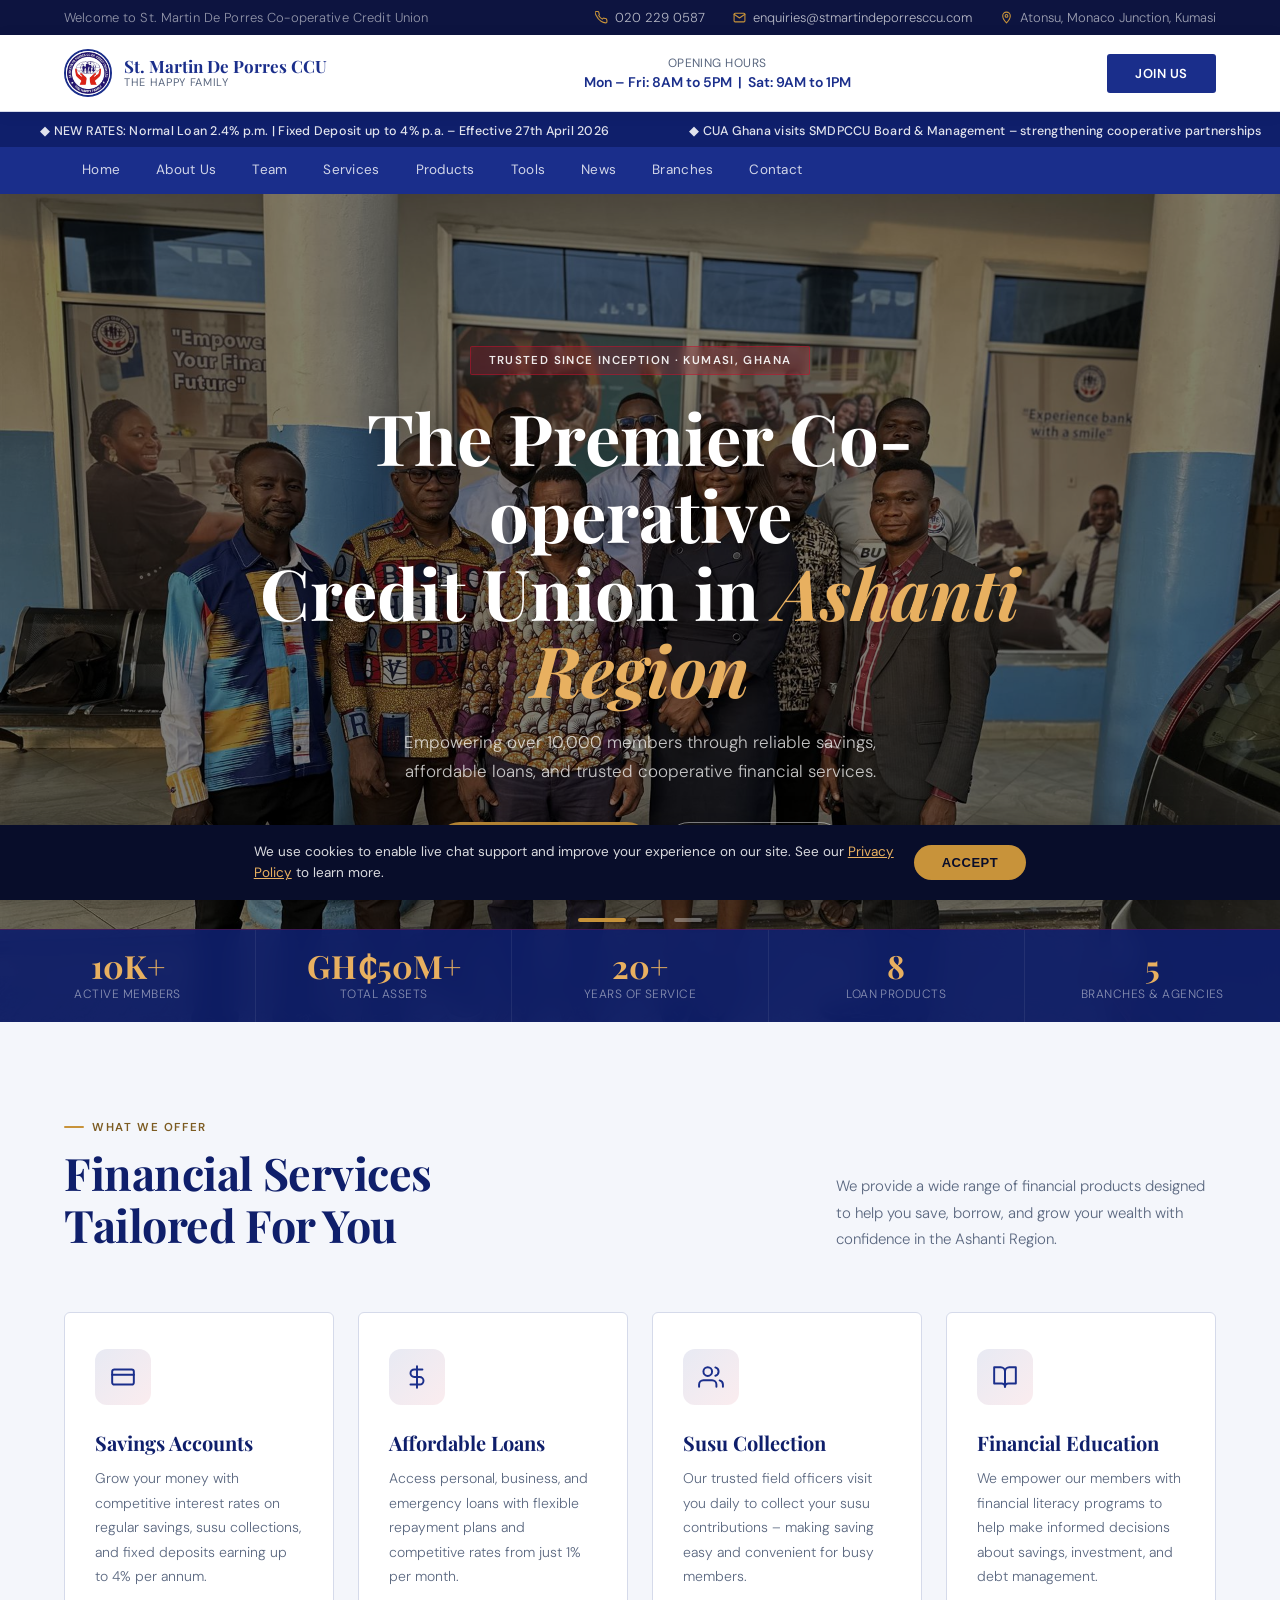
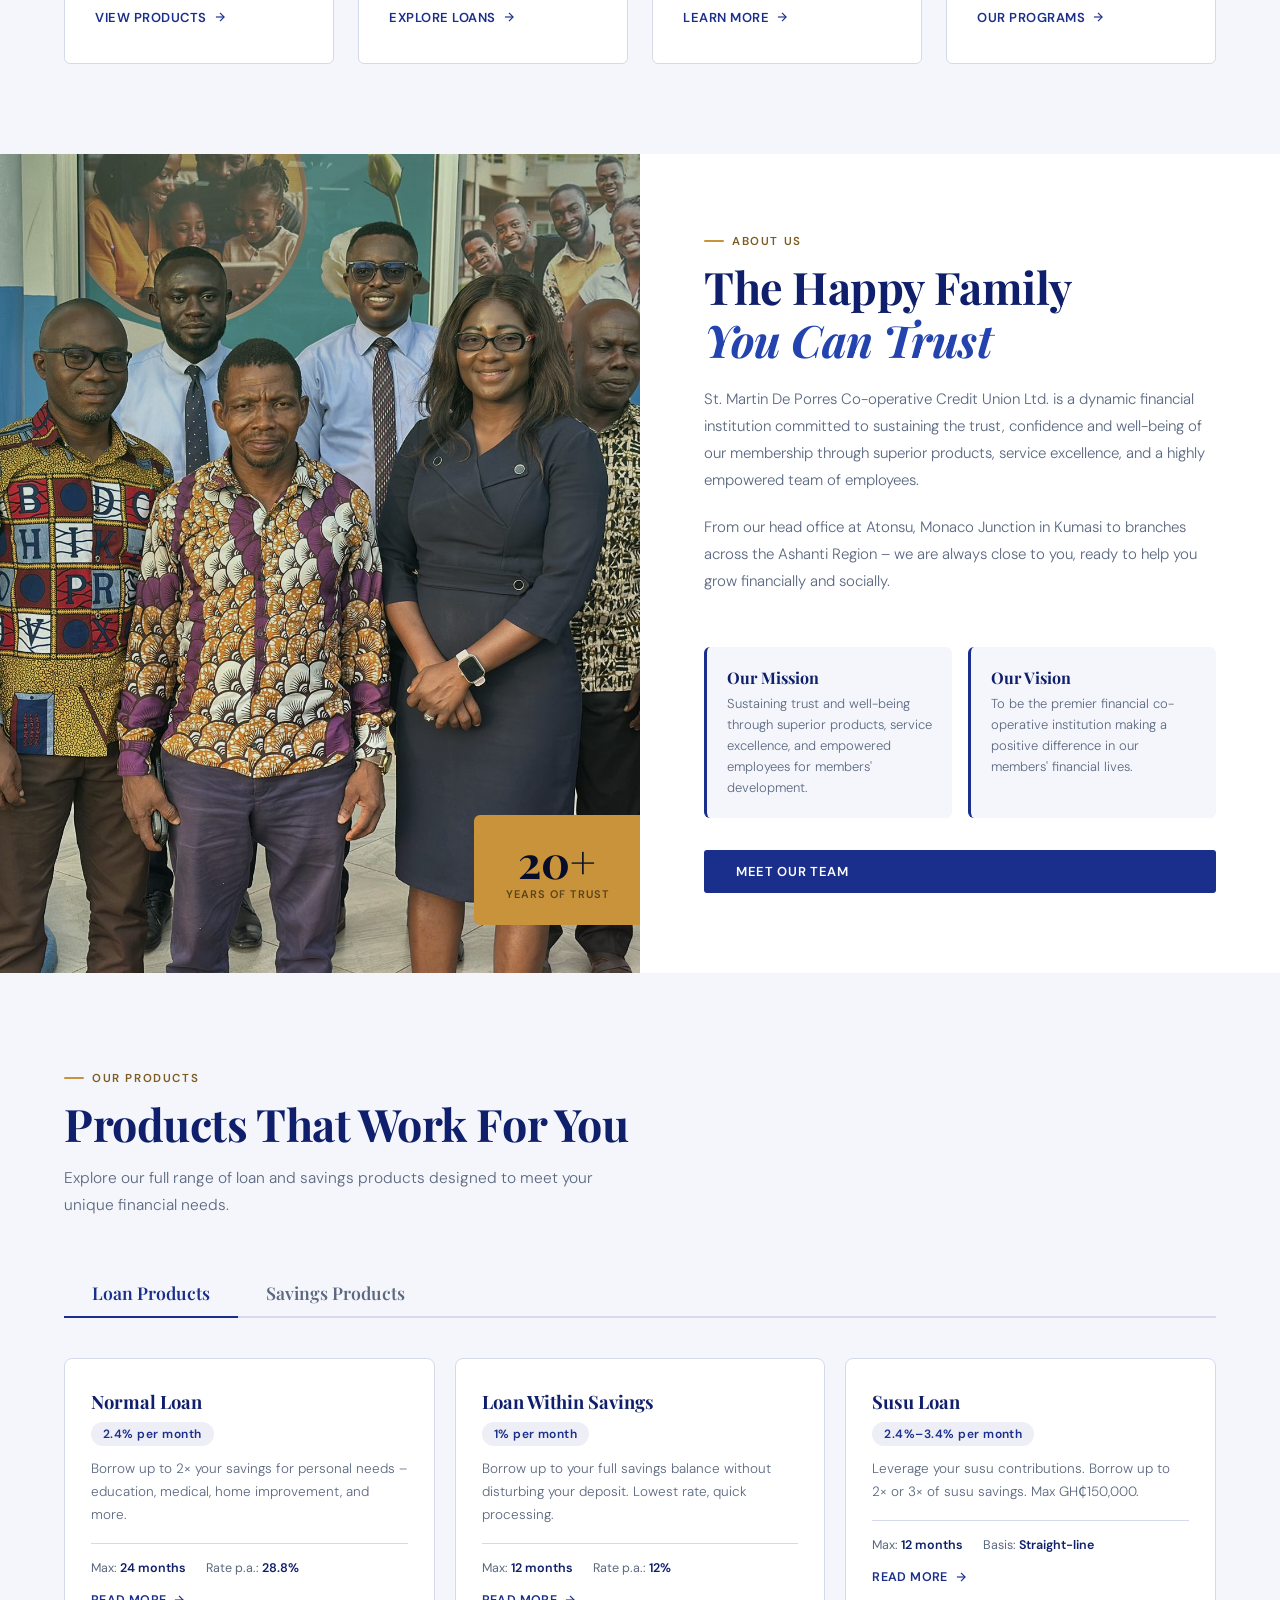
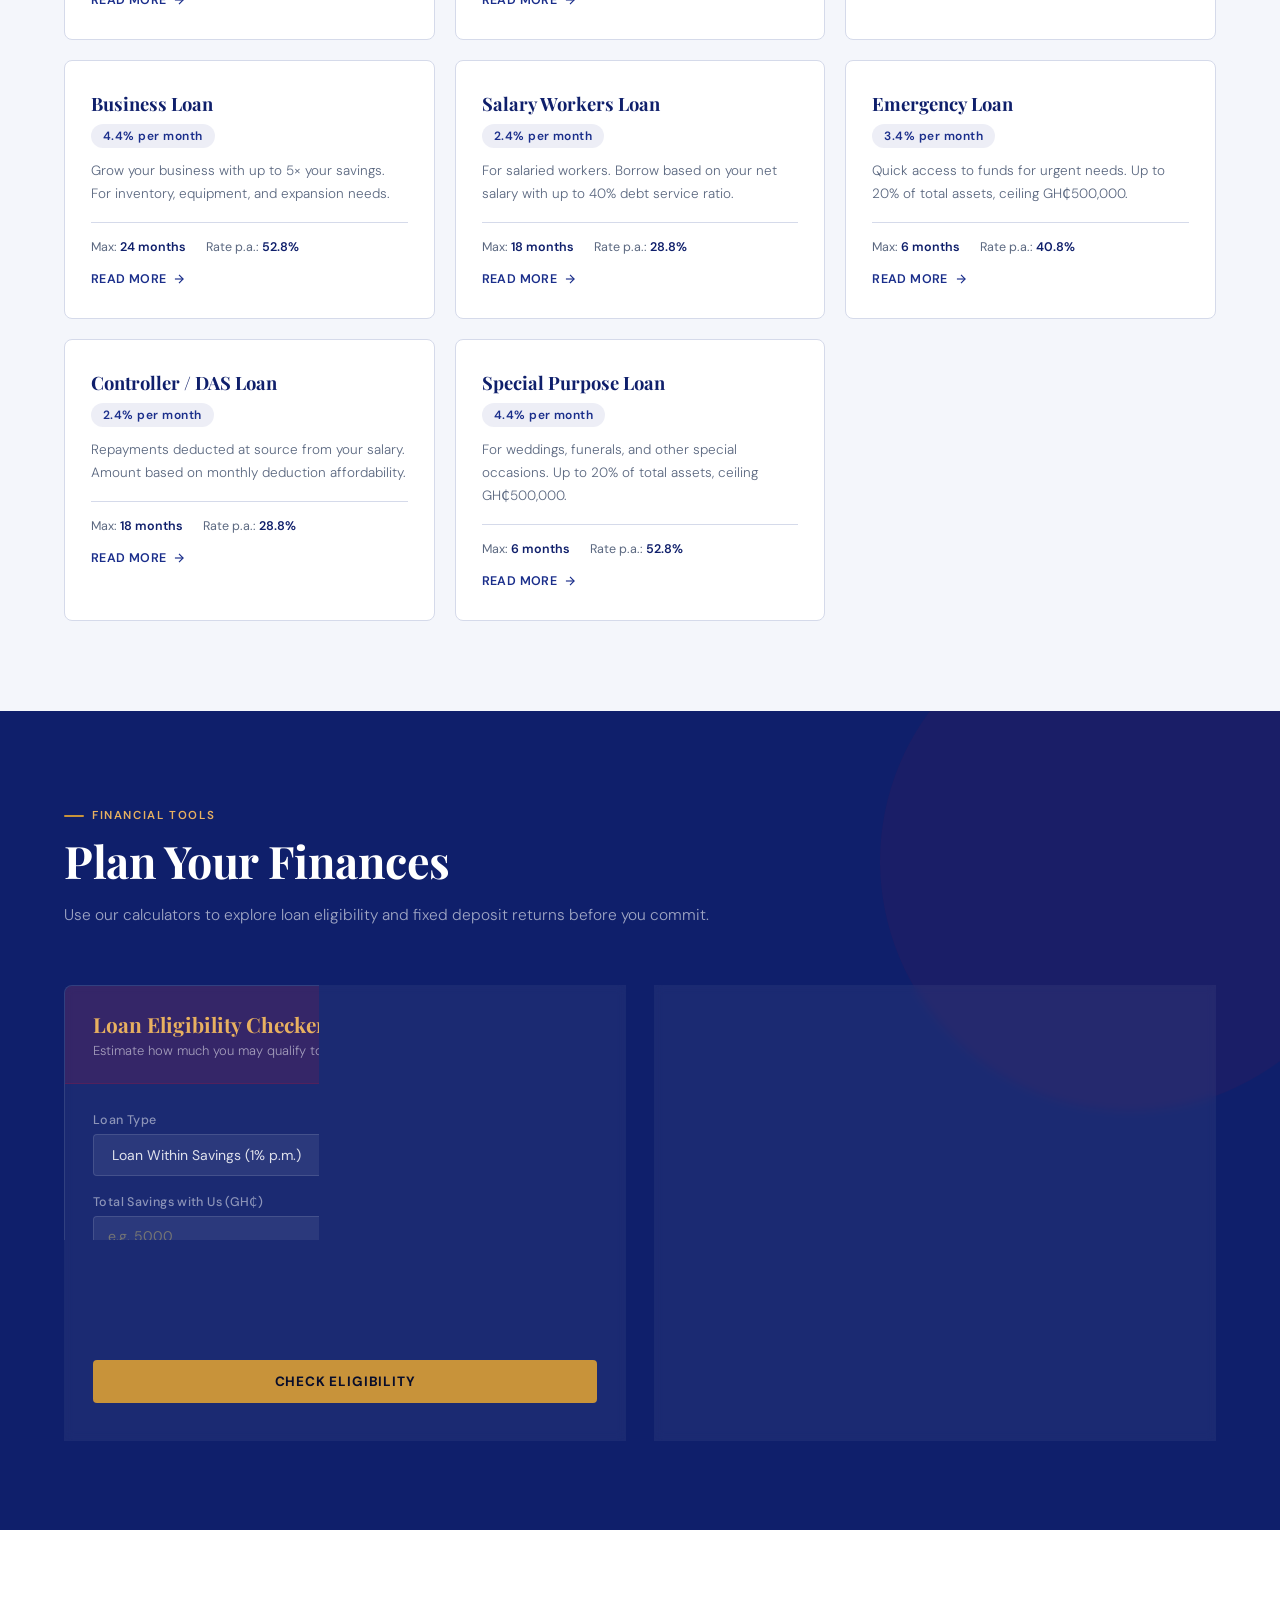
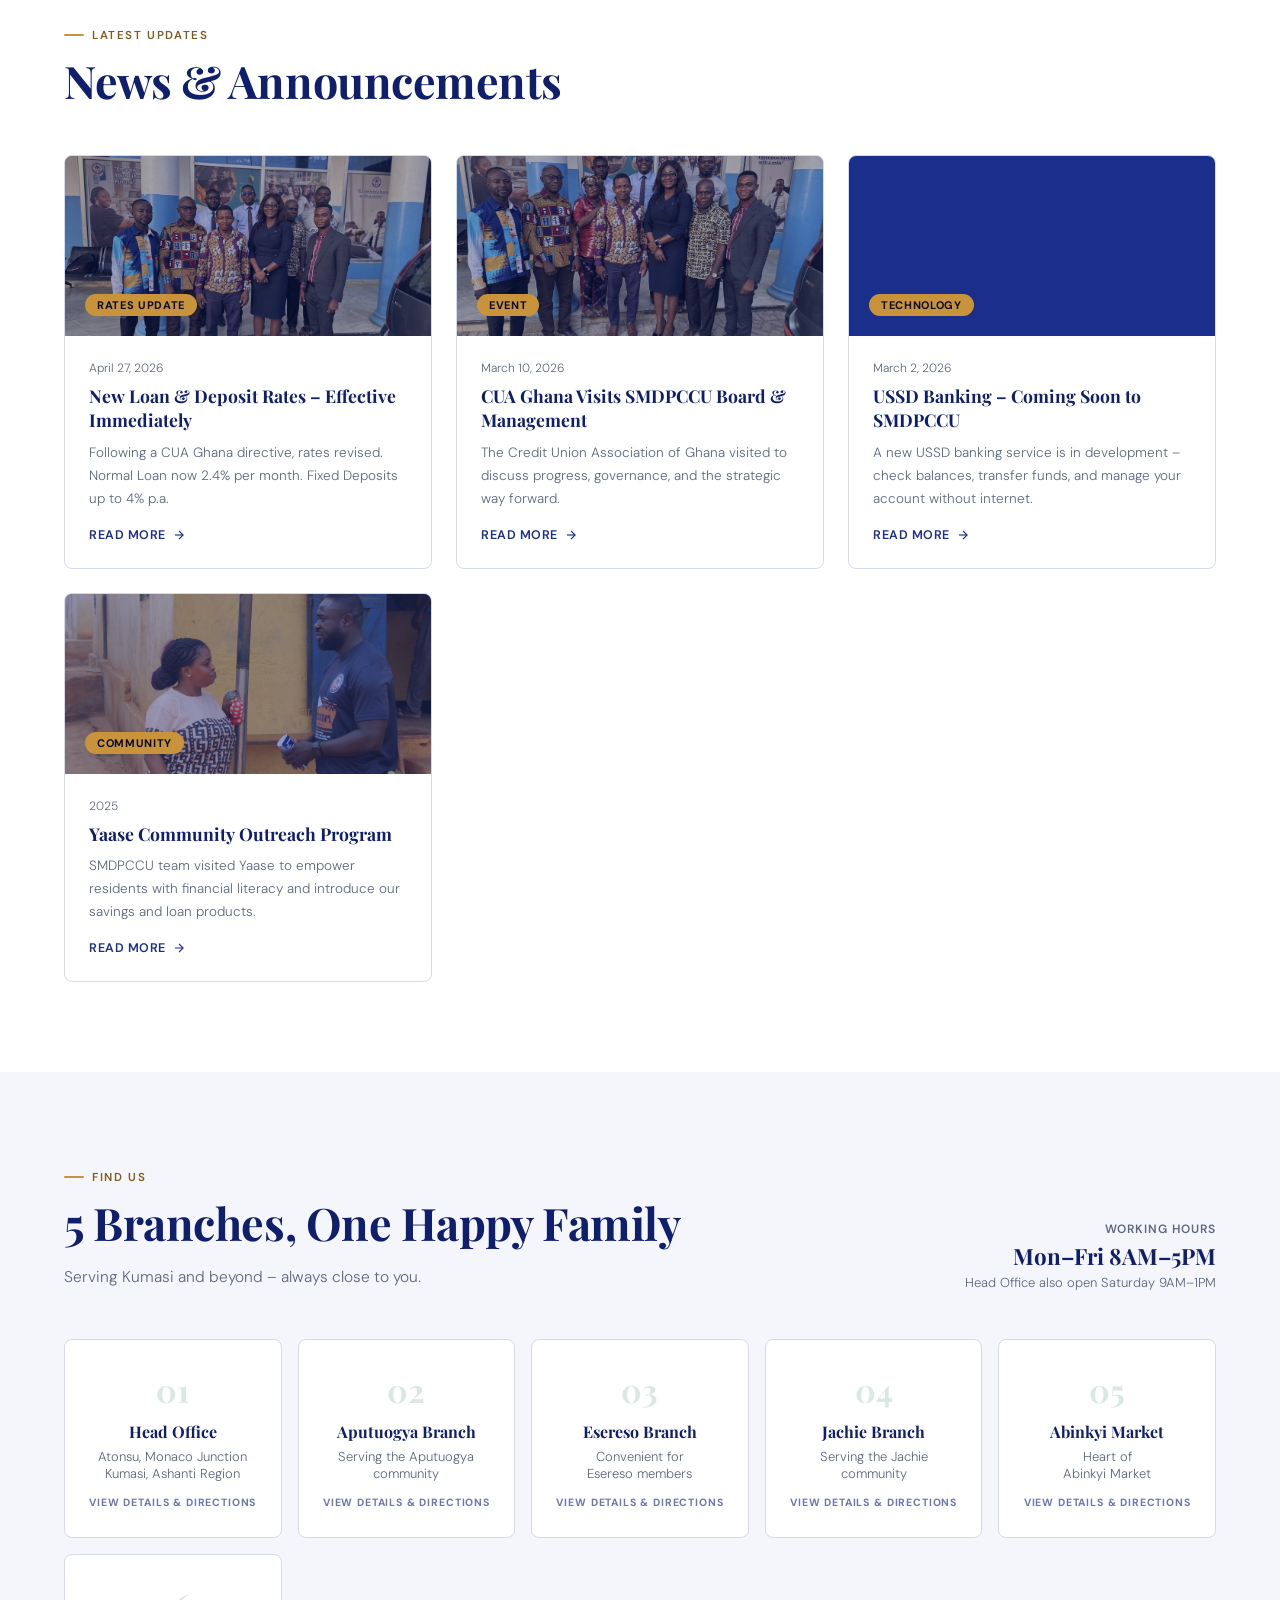
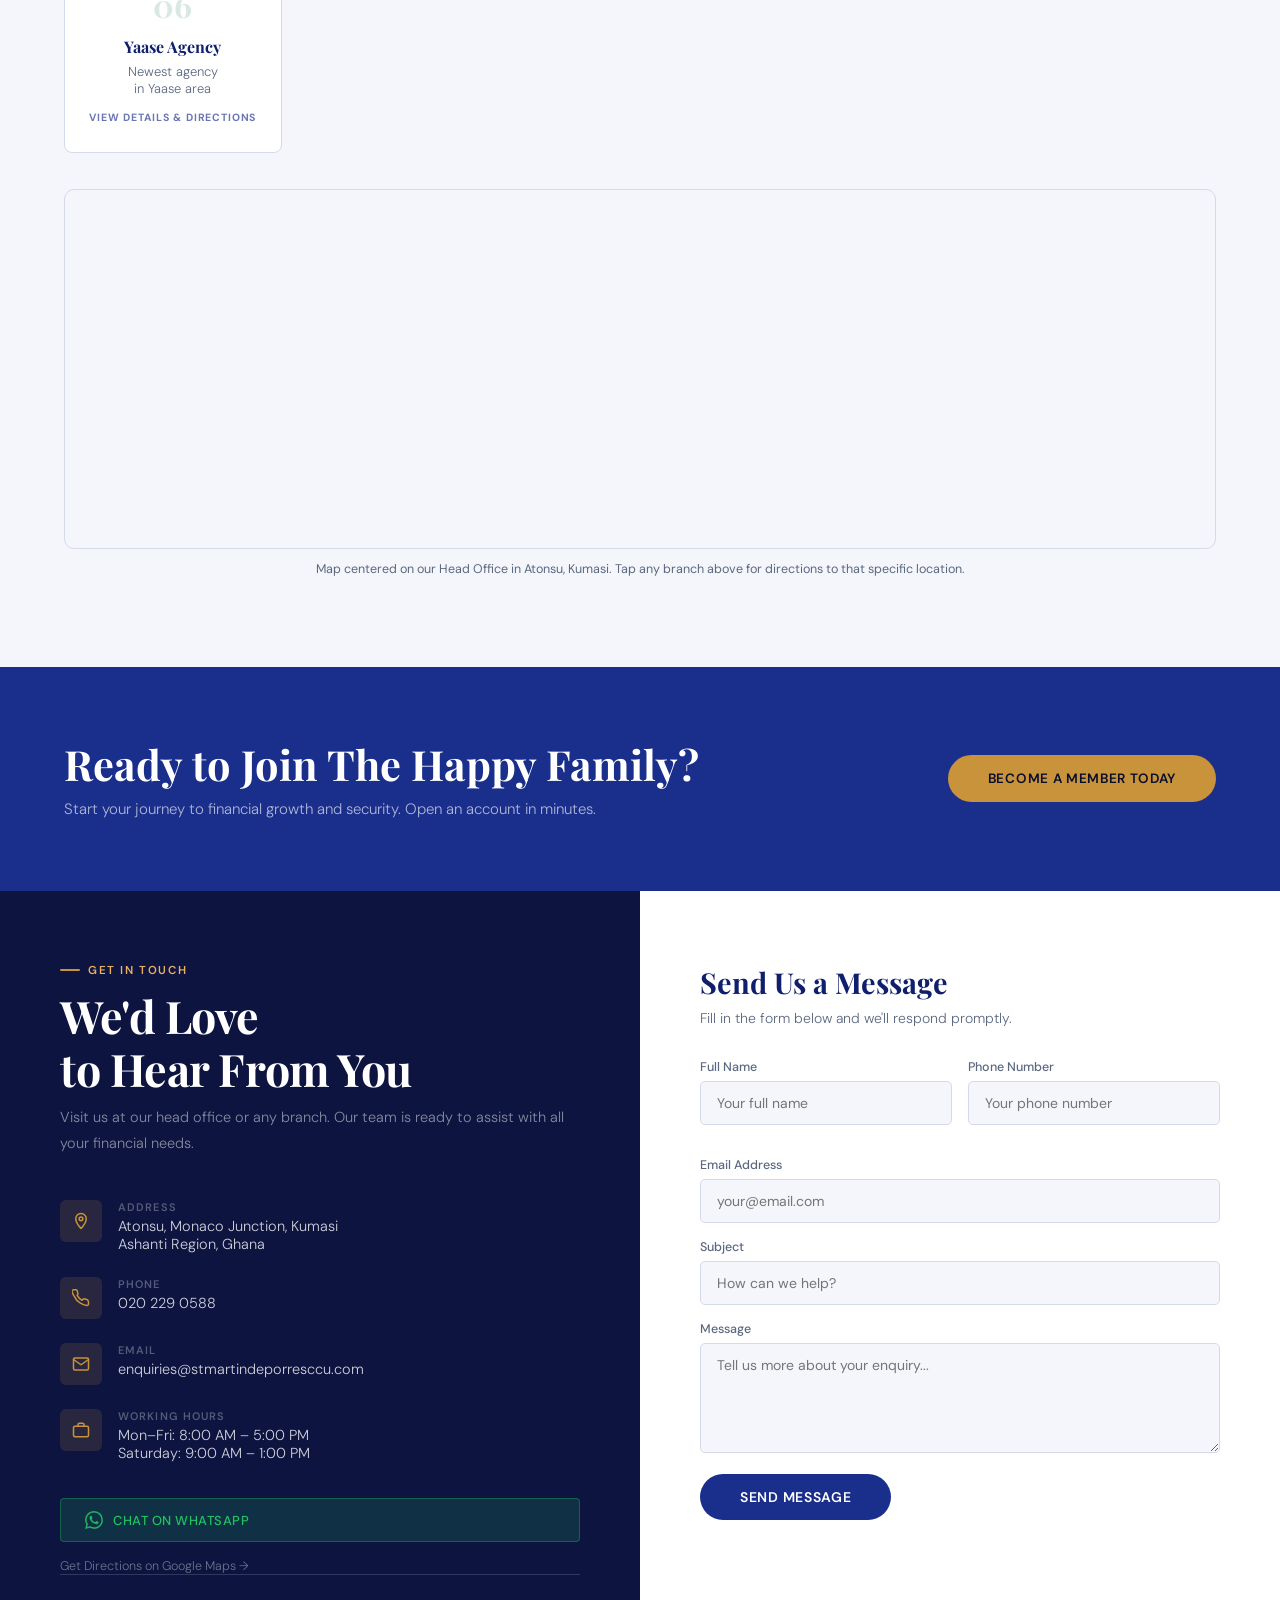
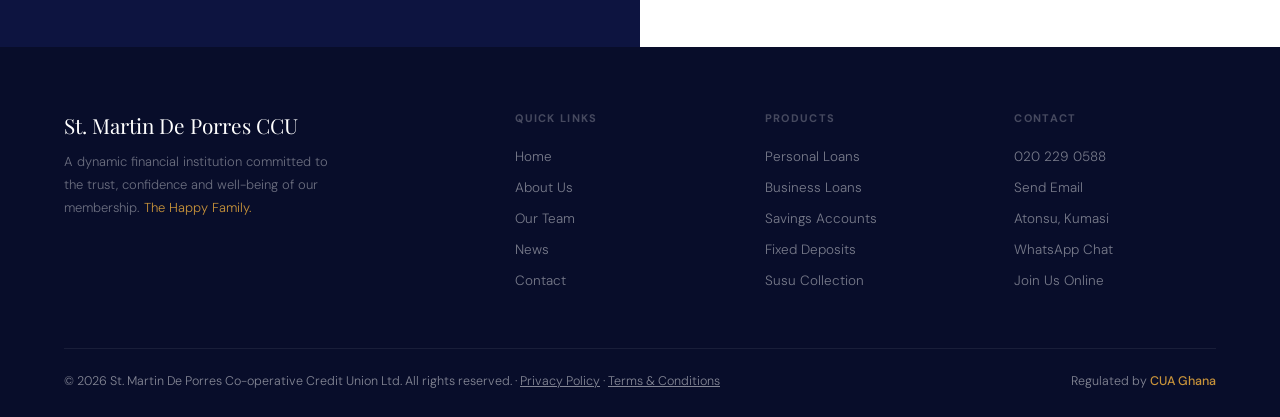
==== commit e2be76ab: "Use flat black 0.5-alpha overlay on hero slider Replace the green-tinted gradient overlay on the her" ====
--- a/index.html
+++ b/index.html
@@ -74,7 +74,7 @@
 .slide.active{opacity:1}
 .slide-bg{position:absolute;inset:0;background-size:cover;background-position:center;transform:scale(1.04);animation:kenburns 10s ease forwards}
 @keyframes kenburns{0%{transform:scale(1.04)}100%{transform:scale(1)}}
-.slide-overlay{position:absolute;inset:0;background:linear-gradient(135deg,rgba(7,77,48,.82) 0%,rgba(7,77,48,.4) 60%,rgba(0,0,0,.3) 100%)}
+.slide-overlay{position:absolute;inset:0;background:rgba(0,0,0,.5)}
 .slide-content{position:absolute;inset:0;display:flex;flex-direction:column;align-items:center;justify-content:center;text-align:center;padding:0 20px;z-index:2}
 .slide-badge{display:inline-flex;align-items:center;gap:8px;background:rgba(200,16,46,.2);border:1px solid rgba(200,16,46,.5);color:rgba(255,255,255,.9);font-size:11.5px;font-weight:600;padding:6px 18px;border-radius:2px;letter-spacing:.12em;text-transform:uppercase;margin-bottom:24px;backdrop-filter:blur(4px)}
 .slide h1{font-family:'Playfair Display',serif;font-size:clamp(2.4rem,5.5vw,4.6rem);color:var(--white);font-weight:700;line-height:1.1;max-width:820px;margin-bottom:20px;text-shadow:0 2px 24px rgba(0,0,0,.3)}
@@ -150,6 +150,43 @@
 .prod-card p{font-size:13.5px;color:var(--muted);line-height:1.7;font-weight:300}
 .prod-meta{margin-top:16px;padding-top:16px;border-top:1px solid var(--border);display:flex;gap:20px;font-size:12.5px;color:var(--muted)}
 .prod-meta b{color:var(--green-dark);font-weight:600}
+.prod-more{display:inline-flex;align-items:center;gap:6px;margin-top:16px;font-size:12.5px;font-weight:600;color:var(--green);letter-spacing:.03em;text-transform:uppercase;cursor:pointer;background:none;border:none;padding:0;font-family:inherit}
+.prod-more svg{width:14px;height:14px;stroke:var(--green);transition:transform .2s}
+.prod-more:hover svg{transform:translateX(4px)}
+
+/* PRODUCT DETAILS MODAL */
+.product-modal{position:fixed;inset:0;background:rgba(8,13,42,.72);display:flex;align-items:center;justify-content:center;padding:24px;z-index:1000;opacity:0;visibility:hidden;transition:opacity .25s}
+.product-modal.open{opacity:1;visibility:visible}
+.pm-box{background:var(--white);border-radius:12px;max-width:640px;width:100%;max-height:86vh;overflow-y:auto;transform:translateY(16px);transition:transform .25s;position:relative}
+.product-modal.open .pm-box{transform:translateY(0)}
+.pm-close{position:absolute;top:18px;right:18px;width:34px;height:34px;border-radius:50%;background:rgba(255,255,255,.15);border:none;display:flex;align-items:center;justify-content:center;cursor:pointer;color:#fff;transition:background .2s;z-index:2}
+.pm-close svg{width:16px;height:16px}
+.pm-close:hover{background:rgba(255,255,255,.3)}
+.pm-head{background:var(--green-dark);padding:32px 36px 26px;border-radius:12px 12px 0 0}
+.pm-head h3{font-family:'Playfair Display',serif;color:#fff;font-size:1.5rem;margin-bottom:8px;padding-right:30px}
+.pm-head p{color:rgba(255,255,255,.7);font-size:13.5px;font-weight:300;line-height:1.6}
+.pm-rate{display:inline-block;background:var(--gold);color:var(--dark);font-size:12px;font-weight:700;padding:5px 14px;border-radius:20px;letter-spacing:.04em;margin-top:14px}
+.pm-body{padding:28px 36px 36px}
+.pm-meta-row{display:flex;gap:22px;flex-wrap:wrap;padding:16px 18px;background:var(--cream);border-radius:8px;margin-bottom:24px}
+.pm-meta-row div{font-size:12px;color:var(--muted)}
+.pm-meta-row b{color:var(--green-dark);font-weight:600;display:block;font-size:13.5px;margin-top:3px}
+.pm-sec{margin-bottom:24px}
+.pm-sec:last-of-type{margin-bottom:0}
+.pm-sec h4{font-size:12px;font-weight:700;letter-spacing:.08em;text-transform:uppercase;color:var(--gold-deep);margin-bottom:12px}
+.pm-sec ul{list-style:none;display:flex;flex-direction:column;gap:9px}
+.pm-sec li{font-size:13.5px;color:var(--text);line-height:1.6;padding-left:20px;position:relative;font-weight:300}
+.pm-sec li::before{content:'';position:absolute;left:0;top:8px;width:6px;height:6px;border-radius:50%;background:var(--green)}
+.pm-cta{display:inline-flex;align-items:center;gap:8px;margin-top:4px;background:var(--green);color:#fff;padding:12px 22px;border-radius:6px;font-size:13px;font-weight:600;letter-spacing:.03em;transition:background .2s}
+.pm-cta svg{width:14px;height:14px}
+.pm-cta:hover{background:var(--green-light)}
+.pm-cta.alt{background:var(--gold);color:var(--dark)}
+.pm-cta.alt:hover{background:var(--gold-light)}
+.pm-cta-row{display:flex;gap:12px;flex-wrap:wrap;margin-top:4px}
+.pm-note{font-size:12px;color:var(--muted);font-style:italic;border-top:1px solid var(--border);padding-top:16px;margin-top:22px;line-height:1.6}
+.pm-img{width:100%;height:220px;overflow:hidden;background:var(--green-dark)}
+.pm-img img{width:100%;height:100%;object-fit:cover;display:block}
+.pm-body p{font-size:13.5px;color:var(--text);line-height:1.75;font-weight:300;margin-bottom:14px}
+.pm-body p:last-child{margin-bottom:0}
 
 /* CALCULATORS */
 .calc-sec{background:var(--green-dark);position:relative;overflow:hidden}
@@ -186,20 +223,24 @@
 .news-date{font-size:12px;color:var(--muted);margin-bottom:8px;font-weight:300}
 .news-body h3{font-family:'Playfair Display',serif;font-size:1.1rem;color:var(--green-dark);margin-bottom:10px;line-height:1.35}
 .news-body p{font-size:13.5px;color:var(--muted);line-height:1.7;font-weight:300}
-.news-read{display:inline-flex;align-items:center;gap:6px;margin-top:16px;font-size:12.5px;font-weight:600;color:var(--green);letter-spacing:.04em;text-transform:uppercase}
+.news-read{display:inline-flex;align-items:center;gap:6px;margin-top:16px;font-size:12.5px;font-weight:600;color:var(--green);letter-spacing:.04em;text-transform:uppercase;cursor:pointer}
 .news-read svg{width:14px;height:14px;stroke:var(--green);transition:transform .2s}
 .news-card:hover .news-read svg{transform:translateX(4px)}
 
 /* BRANCHES */
 .branches-sec{background:var(--cream)}
 .branches-grid{display:grid;grid-template-columns:repeat(auto-fill,minmax(200px,1fr));gap:16px;margin-top:48px}
-.branch{background:var(--white);border-radius:8px;padding:28px 22px;border:1px solid var(--border);text-align:center;transition:all .3s}
+.branch{background:var(--white);border-radius:8px;padding:28px 22px;border:1px solid var(--border);text-align:center;transition:all .3s;cursor:pointer}
 .branch:hover{background:var(--green);border-color:var(--green)}
-.branch:hover .bnum,.branch:hover h3,.branch:hover .bsub{color:rgba(255,255,255,.9)}
+.branch:hover .bnum,.branch:hover h3,.branch:hover .bsub,.branch:hover .branch-cta{color:rgba(255,255,255,.9)}
 .branch:hover .bnum{opacity:.3}
 .bnum{font-family:'Playfair Display',serif;font-size:2rem;font-weight:700;color:rgba(10,102,64,.15);margin-bottom:10px;transition:color .3s}
 .branch h3{font-family:'Playfair Display',serif;font-size:1rem;color:var(--green-dark);margin-bottom:6px;transition:color .3s}
 .bsub{font-size:13px;color:var(--muted);font-weight:300;transition:color .3s}
+.branch-cta{display:block;margin-top:14px;font-size:10.5px;font-weight:700;letter-spacing:.08em;text-transform:uppercase;color:var(--green);opacity:.65;transition:color .3s}
+.branches-map{width:100%;height:360px;border-radius:10px;overflow:hidden;margin-top:36px;border:1px solid var(--border)}
+.branches-map iframe{width:100%;height:100%;border:0;display:block}
+.branches-map-note{text-align:center;font-size:12.5px;color:var(--muted);margin-top:12px}
 
 /* CTA BAND */
 .cta-band{background:var(--green);padding:72px 5%;display:grid;grid-template-columns:1fr auto;align-items:center;gap:40px}
@@ -284,6 +325,10 @@
   .btn-hero{padding:12px 28px;font-size:13px}
   .cta-band{padding:48px 5%}
   .page-hero{padding:60px 5% 48px}
+  .pm-head{padding:26px 22px 22px}
+  .pm-body{padding:22px 22px 28px}
+  .pm-meta-row{gap:14px 20px}
+  .branches-map{height:260px}
 }
 .cookie-banner{position:fixed;bottom:0;left:0;right:0;z-index:999;background:var(--dark);color:rgba(255,255,255,.85);padding:16px 5%;display:none;align-items:center;justify-content:center;gap:20px;flex-wrap:wrap;box-shadow:0 -4px 24px rgba(0,0,0,.2);font-size:13.5px}
 .cookie-banner.show{display:flex}
@@ -499,20 +544,20 @@
     <button class="tab-btn" onclick="switchTab('savings',this)">Savings Products</button>
   </div>
   <div id="loans" class="tab-pane active">
-    <div class="prod-card"><h3>Normal Loan</h3><span class="prod-rate">2.4% per month</span><p>Borrow up to 2&times; your savings for personal needs &ndash; education, medical, home improvement, and more.</p><div class="prod-meta"><div>Max: <b>24 months</b></div><div>Rate p.a.: <b>28.8%</b></div></div></div>
-    <div class="prod-card"><h3>Loan Within Savings</h3><span class="prod-rate">1% per month</span><p>Borrow up to your full savings balance without disturbing your deposit. Lowest rate, quick processing.</p><div class="prod-meta"><div>Max: <b>12 months</b></div><div>Rate p.a.: <b>12%</b></div></div></div>
-    <div class="prod-card"><h3>Susu Loan</h3><span class="prod-rate">2.4%&ndash;3.4% per month</span><p>Leverage your susu contributions. Borrow up to 2&times; or 3&times; of susu savings. Max GH&#8373;150,000.</p><div class="prod-meta"><div>Max: <b>12 months</b></div><div>Basis: <b>Straight-line</b></div></div></div>
-    <div class="prod-card"><h3>Business Loan</h3><span class="prod-rate">4.4% per month</span><p>Grow your business with up to 5&times; your savings. For inventory, equipment, and expansion needs.</p><div class="prod-meta"><div>Max: <b>24 months</b></div><div>Rate p.a.: <b>52.8%</b></div></div></div>
-    <div class="prod-card"><h3>Salary Workers Loan</h3><span class="prod-rate">2.4% per month</span><p>For salaried workers. Borrow based on your net salary with up to 40% debt service ratio.</p><div class="prod-meta"><div>Max: <b>18 months</b></div><div>Rate p.a.: <b>28.8%</b></div></div></div>
-    <div class="prod-card"><h3>Emergency Loan</h3><span class="prod-rate">3.4% per month</span><p>Quick access to funds for urgent needs. Up to 20% of total assets, ceiling GH&#8373;500,000.</p><div class="prod-meta"><div>Max: <b>6 months</b></div><div>Rate p.a.: <b>40.8%</b></div></div></div>
-    <div class="prod-card"><h3>Controller / DAS Loan</h3><span class="prod-rate">2.4% per month</span><p>Repayments deducted at source from your salary. Amount based on monthly deduction affordability.</p><div class="prod-meta"><div>Max: <b>18 months</b></div><div>Rate p.a.: <b>28.8%</b></div></div></div>
-    <div class="prod-card"><h3>Special Purpose Loan</h3><span class="prod-rate">4.4% per month</span><p>For weddings, funerals, and other special occasions. Up to 20% of total assets, ceiling GH&#8373;500,000.</p><div class="prod-meta"><div>Max: <b>6 months</b></div><div>Rate p.a.: <b>52.8%</b></div></div></div>
+    <div class="prod-card" data-pid="normal"><h3>Normal Loan</h3><span class="prod-rate">2.4% per month</span><p>Borrow up to 2&times; your savings for personal needs &ndash; education, medical, home improvement, and more.</p><div class="prod-meta"><div>Max: <b>24 months</b></div><div>Rate p.a.: <b>28.8%</b></div></div><button class="prod-more" onclick="openProduct('normal')">Read More <svg viewBox="0 0 24 24" fill="none" stroke-width="2"><line x1="5" y1="12" x2="19" y2="12"/><polyline points="12,5 19,12 12,19"/></svg></button></div>
+    <div class="prod-card" data-pid="lws"><h3>Loan Within Savings</h3><span class="prod-rate">1% per month</span><p>Borrow up to your full savings balance without disturbing your deposit. Lowest rate, quick processing.</p><div class="prod-meta"><div>Max: <b>12 months</b></div><div>Rate p.a.: <b>12%</b></div></div><button class="prod-more" onclick="openProduct('lws')">Read More <svg viewBox="0 0 24 24" fill="none" stroke-width="2"><line x1="5" y1="12" x2="19" y2="12"/><polyline points="12,5 19,12 12,19"/></svg></button></div>
+    <div class="prod-card" data-pid="susu"><h3>Susu Loan</h3><span class="prod-rate">2.4%&ndash;3.4% per month</span><p>Leverage your susu contributions. Borrow up to 2&times; or 3&times; of susu savings. Max GH&#8373;150,000.</p><div class="prod-meta"><div>Max: <b>12 months</b></div><div>Basis: <b>Straight-line</b></div></div><button class="prod-more" onclick="openProduct('susu')">Read More <svg viewBox="0 0 24 24" fill="none" stroke-width="2"><line x1="5" y1="12" x2="19" y2="12"/><polyline points="12,5 19,12 12,19"/></svg></button></div>
+    <div class="prod-card" data-pid="business"><h3>Business Loan</h3><span class="prod-rate">4.4% per month</span><p>Grow your business with up to 5&times; your savings. For inventory, equipment, and expansion needs.</p><div class="prod-meta"><div>Max: <b>24 months</b></div><div>Rate p.a.: <b>52.8%</b></div></div><button class="prod-more" onclick="openProduct('business')">Read More <svg viewBox="0 0 24 24" fill="none" stroke-width="2"><line x1="5" y1="12" x2="19" y2="12"/><polyline points="12,5 19,12 12,19"/></svg></button></div>
+    <div class="prod-card" data-pid="salary"><h3>Salary Workers Loan</h3><span class="prod-rate">2.4% per month</span><p>For salaried workers. Borrow based on your net salary with up to 40% debt service ratio.</p><div class="prod-meta"><div>Max: <b>18 months</b></div><div>Rate p.a.: <b>28.8%</b></div></div><button class="prod-more" onclick="openProduct('salary')">Read More <svg viewBox="0 0 24 24" fill="none" stroke-width="2"><line x1="5" y1="12" x2="19" y2="12"/><polyline points="12,5 19,12 12,19"/></svg></button></div>
+    <div class="prod-card" data-pid="emergency"><h3>Emergency Loan</h3><span class="prod-rate">3.4% per month</span><p>Quick access to funds for urgent needs. Up to 20% of total assets, ceiling GH&#8373;500,000.</p><div class="prod-meta"><div>Max: <b>6 months</b></div><div>Rate p.a.: <b>40.8%</b></div></div><button class="prod-more" onclick="openProduct('emergency')">Read More <svg viewBox="0 0 24 24" fill="none" stroke-width="2"><line x1="5" y1="12" x2="19" y2="12"/><polyline points="12,5 19,12 12,19"/></svg></button></div>
+    <div class="prod-card" data-pid="controller"><h3>Controller / DAS Loan</h3><span class="prod-rate">2.4% per month</span><p>Repayments deducted at source from your salary. Amount based on monthly deduction affordability.</p><div class="prod-meta"><div>Max: <b>18 months</b></div><div>Rate p.a.: <b>28.8%</b></div></div><button class="prod-more" onclick="openProduct('controller')">Read More <svg viewBox="0 0 24 24" fill="none" stroke-width="2"><line x1="5" y1="12" x2="19" y2="12"/><polyline points="12,5 19,12 12,19"/></svg></button></div>
+    <div class="prod-card" data-pid="special"><h3>Special Purpose Loan</h3><span class="prod-rate">4.4% per month</span><p>For weddings, funerals, and other special occasions. Up to 20% of total assets, ceiling GH&#8373;500,000.</p><div class="prod-meta"><div>Max: <b>6 months</b></div><div>Rate p.a.: <b>52.8%</b></div></div><button class="prod-more" onclick="openProduct('special')">Read More <svg viewBox="0 0 24 24" fill="none" stroke-width="2"><line x1="5" y1="12" x2="19" y2="12"/><polyline points="12,5 19,12 12,19"/></svg></button></div>
   </div>
   <div id="savings" class="tab-pane">
-    <div class="prod-card"><h3>Member Savings</h3><span class="prod-rate">Competitive interest</span><p>Minimum share purchase of GH&#8373;500 + entrance fee GH&#8373;20. Earn competitive interest from day one.</p><div class="prod-meta"><div>Min. shares: <b>GH&#8373;500</b></div><div>Entry: <b>GH&#8373;20</b></div></div></div>
-    <div class="prod-card"><h3>Susu Savings</h3><span class="prod-rate">Daily collection</span><p>Daily contributions collected by trusted field officers. The easiest way to build savings consistently.</p><div class="prod-meta"><div>Frequency: <b>Daily</b></div><div>Method: <b>Field officer</b></div></div></div>
-    <div class="prod-card"><h3>Fixed Deposit</h3><span class="prod-rate">Up to 4% p.a.</span><p>Lock in returns for 91, 182, or 365 days. Investment range: GH&#8373;2,000&ndash;GH&#8373;1,000,000. Effective April 27, 2026.</p><div class="prod-meta"><div>91d: <b>2%</b></div><div>182d: <b>3%</b></div></div></div>
-    <div class="prod-card"><h3>Youth Savings</h3><span class="prod-rate">Special rates</span><p>Secure your child's future with our dedicated youth savings account. Start building their future today.</p><div class="prod-meta"><div>For: <b>Under 18s</b></div><div>Rate: <b>Special</b></div></div></div>
+    <div class="prod-card" data-pid="member"><h3>Member Savings</h3><span class="prod-rate">Competitive interest</span><p>Minimum share purchase of GH&#8373;500 + entrance fee GH&#8373;20. Earn competitive interest from day one.</p><div class="prod-meta"><div>Min. shares: <b>GH&#8373;500</b></div><div>Entry: <b>GH&#8373;20</b></div></div><button class="prod-more" onclick="openProduct('member')">Read More <svg viewBox="0 0 24 24" fill="none" stroke-width="2"><line x1="5" y1="12" x2="19" y2="12"/><polyline points="12,5 19,12 12,19"/></svg></button></div>
+    <div class="prod-card" data-pid="susu-savings"><h3>Susu Savings</h3><span class="prod-rate">Daily collection</span><p>Daily contributions collected by trusted field officers. The easiest way to build savings consistently.</p><div class="prod-meta"><div>Frequency: <b>Daily</b></div><div>Method: <b>Field officer</b></div></div><button class="prod-more" onclick="openProduct('susu-savings')">Read More <svg viewBox="0 0 24 24" fill="none" stroke-width="2"><line x1="5" y1="12" x2="19" y2="12"/><polyline points="12,5 19,12 12,19"/></svg></button></div>
+    <div class="prod-card" data-pid="fd"><h3>Fixed Deposit</h3><span class="prod-rate">Up to 4% p.a.</span><p>Lock in returns for 91, 182, or 365 days. Investment range: GH&#8373;2,000&ndash;GH&#8373;1,000,000. Effective April 27, 2026.</p><div class="prod-meta"><div>91d: <b>2%</b></div><div>182d: <b>3%</b></div></div><button class="prod-more" onclick="openProduct('fd')">Read More <svg viewBox="0 0 24 24" fill="none" stroke-width="2"><line x1="5" y1="12" x2="19" y2="12"/><polyline points="12,5 19,12 12,19"/></svg></button></div>
+    <div class="prod-card" data-pid="youth"><h3>Youth Savings</h3><span class="prod-rate">Special rates</span><p>Secure your child's future with our dedicated youth savings account. Start building their future today.</p><div class="prod-meta"><div>For: <b>Under 18s</b></div><div>Rate: <b>Special</b></div></div><button class="prod-more" onclick="openProduct('youth')">Read More <svg viewBox="0 0 24 24" fill="none" stroke-width="2"><line x1="5" y1="12" x2="19" y2="12"/><polyline points="12,5 19,12 12,19"/></svg></button></div>
   </div>
 </section>
 
@@ -590,19 +635,19 @@
   <div class="news-grid sf">
     <div class="news-card">
       <div class="news-img"><img src="images/cua/IMG_0051.jpg" alt="CUA Ghana rates update meeting" loading="lazy" width="1920" height="1440"><span class="news-tag-pill">Rates Update</span></div>
-      <div class="news-body"><div class="news-date">April 27, 2026</div><h3>New Loan &amp; Deposit Rates &ndash; Effective Immediately</h3><p>Following a CUA Ghana directive, rates revised. Normal Loan now 2.4% per month. Fixed Deposits up to 4% p.a.</p><span class="news-read">Read More <svg viewBox="0 0 24 24" fill="none" stroke-width="2"><line x1="5" y1="12" x2="19" y2="12"/><polyline points="12,5 19,12 12,19"/></svg></span></div>
+      <div class="news-body"><div class="news-date">April 27, 2026</div><h3>New Loan &amp; Deposit Rates &ndash; Effective Immediately</h3><p>Following a CUA Ghana directive, rates revised. Normal Loan now 2.4% per month. Fixed Deposits up to 4% p.a.</p><span class="news-read" onclick="openNews('rates-update')">Read More <svg viewBox="0 0 24 24" fill="none" stroke-width="2"><line x1="5" y1="12" x2="19" y2="12"/><polyline points="12,5 19,12 12,19"/></svg></span></div>
     </div>
     <div class="news-card">
       <div class="news-img"><img src="images/cua/IMG_0055.jpg" alt="CUA Ghana visiting SMDPCCU board and management" loading="lazy" width="1920" height="1440"><span class="news-tag-pill">Event</span></div>
-      <div class="news-body"><div class="news-date">March 10, 2026</div><h3>CUA Ghana Visits SMDPCCU Board &amp; Management</h3><p>The Credit Union Association of Ghana visited to discuss progress, governance, and the strategic way forward.</p><span class="news-read">Read More <svg viewBox="0 0 24 24" fill="none" stroke-width="2"><line x1="5" y1="12" x2="19" y2="12"/><polyline points="12,5 19,12 12,19"/></svg></span></div>
+      <div class="news-body"><div class="news-date">March 10, 2026</div><h3>CUA Ghana Visits SMDPCCU Board &amp; Management</h3><p>The Credit Union Association of Ghana visited to discuss progress, governance, and the strategic way forward.</p><span class="news-read" onclick="openNews('cua-visit')">Read More <svg viewBox="0 0 24 24" fill="none" stroke-width="2"><line x1="5" y1="12" x2="19" y2="12"/><polyline points="12,5 19,12 12,19"/></svg></span></div>
     </div>
     <div class="news-card">
       <div class="news-img" style="background:var(--green)"><span class="news-tag-pill">Technology</span></div>
-      <div class="news-body"><div class="news-date">March 2, 2026</div><h3>USSD Banking &ndash; Coming Soon to SMDPCCU</h3><p>A new USSD banking service is in development &ndash; check balances, transfer funds, and manage your account without internet.</p><span class="news-read">Read More <svg viewBox="0 0 24 24" fill="none" stroke-width="2"><line x1="5" y1="12" x2="19" y2="12"/><polyline points="12,5 19,12 12,19"/></svg></span></div>
+      <div class="news-body"><div class="news-date">March 2, 2026</div><h3>USSD Banking &ndash; Coming Soon to SMDPCCU</h3><p>A new USSD banking service is in development &ndash; check balances, transfer funds, and manage your account without internet.</p><span class="news-read" onclick="openNews('ussd')">Read More <svg viewBox="0 0 24 24" fill="none" stroke-width="2"><line x1="5" y1="12" x2="19" y2="12"/><polyline points="12,5 19,12 12,19"/></svg></span></div>
     </div>
     <div class="news-card">
       <div class="news-img"><img src="images/Yaase Community Outreach/IMG_0240.jpg" alt="SMDPCCU team at the Yaase community outreach program" loading="lazy" width="1920" height="1280"><span class="news-tag-pill">Community</span></div>
-      <div class="news-body"><div class="news-date">2025</div><h3>Yaase Community Outreach Program</h3><p>SMDPCCU team visited Yaase to empower residents with financial literacy and introduce our savings and loan products.</p><span class="news-read">Read More <svg viewBox="0 0 24 24" fill="none" stroke-width="2"><line x1="5" y1="12" x2="19" y2="12"/><polyline points="12,5 19,12 12,19"/></svg></span></div>
+      <div class="news-body"><div class="news-date">2025</div><h3>Yaase Community Outreach Program</h3><p>SMDPCCU team visited Yaase to empower residents with financial literacy and introduce our savings and loan products.</p><span class="news-read" onclick="openNews('yaase-outreach')">Read More <svg viewBox="0 0 24 24" fill="none" stroke-width="2"><line x1="5" y1="12" x2="19" y2="12"/><polyline points="12,5 19,12 12,19"/></svg></span></div>
     </div>
   </div>
 </section>
@@ -618,17 +663,21 @@
     <div style="text-align:right">
       <div style="font-size:12px;color:var(--muted);text-transform:uppercase;letter-spacing:.08em;font-weight:600;margin-bottom:4px">Working Hours</div>
       <div style="font-family:'Playfair Display',serif;font-size:1.4rem;color:var(--green-dark);font-weight:700">Mon&ndash;Fri 8AM&ndash;5PM</div>
-      <div style="font-size:13px;color:var(--muted);margin-top:3px;font-weight:300">Saturday 9AM&ndash;1PM &middot; Sunday Closed</div>
+      <div style="font-size:13px;color:var(--muted);margin-top:3px;font-weight:300">Head Office also open Saturday 9AM&ndash;1PM</div>
     </div>
   </div>
   <div class="branches-grid">
-    <div class="branch"><div class="bnum">01</div><h3>Head Office</h3><p class="bsub">Atonsu, Monaco Junction<br>Kumasi, Ashanti Region</p></div>
-    <div class="branch"><div class="bnum">02</div><h3>Aputuogya Branch</h3><p class="bsub">Serving the Aputuogya<br>community</p></div>
-    <div class="branch"><div class="bnum">03</div><h3>Esereso Branch</h3><p class="bsub">Convenient for<br>Esereso members</p></div>
-    <div class="branch"><div class="bnum">04</div><h3>Jachie Branch</h3><p class="bsub">Serving the Jachie<br>community</p></div>
-    <div class="branch"><div class="bnum">05</div><h3>Abinkyi Market</h3><p class="bsub">Heart of<br>Abinkyi Market</p></div>
-    <div class="branch"><div class="bnum">06</div><h3>Yaase Agency</h3><p class="bsub">Newest agency<br>in Yaase area</p></div>
-  </div>
+    <div class="branch" data-bid="headoffice" onclick="openBranch('headoffice')"><div class="bnum">01</div><h3>Head Office</h3><p class="bsub">Atonsu, Monaco Junction<br>Kumasi, Ashanti Region</p><span class="branch-cta">View Details &amp; Directions</span></div>
+    <div class="branch" data-bid="aputuogya" onclick="openBranch('aputuogya')"><div class="bnum">02</div><h3>Aputuogya Branch</h3><p class="bsub">Serving the Aputuogya<br>community</p><span class="branch-cta">View Details &amp; Directions</span></div>
+    <div class="branch" data-bid="esereso" onclick="openBranch('esereso')"><div class="bnum">03</div><h3>Esereso Branch</h3><p class="bsub">Convenient for<br>Esereso members</p><span class="branch-cta">View Details &amp; Directions</span></div>
+    <div class="branch" data-bid="jachie" onclick="openBranch('jachie')"><div class="bnum">04</div><h3>Jachie Branch</h3><p class="bsub">Serving the Jachie<br>community</p><span class="branch-cta">View Details &amp; Directions</span></div>
+    <div class="branch" data-bid="abinkyi" onclick="openBranch('abinkyi')"><div class="bnum">05</div><h3>Abinkyi Market</h3><p class="bsub">Heart of<br>Abinkyi Market</p><span class="branch-cta">View Details &amp; Directions</span></div>
+    <div class="branch" data-bid="yaase" onclick="openBranch('yaase')"><div class="bnum">06</div><h3>Yaase Agency</h3><p class="bsub">Newest agency<br>in Yaase area</p><span class="branch-cta">View Details &amp; Directions</span></div>
+  </div>
+  <div class="branches-map">
+    <iframe src="https://www.google.com/maps?q=Atonsu%2C%20Monaco%20Junction%2C%20Kumasi%2C%20Ghana&output=embed" loading="lazy" allowfullscreen referrerpolicy="no-referrer-when-downgrade" title="Map centered on SMDPCCU Head Office, Atonsu, Kumasi"></iframe>
+  </div>
+  <p class="branches-map-note">Map centered on our Head Office in Atonsu, Kumasi. Tap any branch above for directions to that specific location.</p>
 </section>
 
 <!-- CTA BAND -->
@@ -725,6 +774,63 @@
   </div>
 </footer>
 
+<!-- PRODUCT DETAILS MODAL -->
+<div class="product-modal" id="productModal">
+  <div class="pm-box">
+    <button class="pm-close" onclick="closeProductModal()" aria-label="Close"><svg viewBox="0 0 24 24" fill="none" stroke="currentColor" stroke-width="2" stroke-linecap="round"><line x1="18" y1="6" x2="6" y2="18"/><line x1="6" y1="6" x2="18" y2="18"/></svg></button>
+    <div class="pm-head">
+      <h3 id="pm-title"></h3>
+      <p id="pm-tagline"></p>
+      <span class="pm-rate" id="pm-rate"></span>
+    </div>
+    <div class="pm-body">
+      <div class="pm-meta-row" id="pm-meta"></div>
+      <div class="pm-sec"><h4>Key Features</h4><ul id="pm-features"></ul></div>
+      <div class="pm-sec"><h4>Eligibility</h4><ul id="pm-eligibility"></ul></div>
+      <div class="pm-sec"><h4>Documents Required</h4><ul id="pm-documents"></ul></div>
+      <a href="join.html" class="pm-cta">Apply / Enquire Now <svg viewBox="0 0 24 24" fill="none" stroke="currentColor" stroke-width="2" stroke-linecap="round"><line x1="5" y1="12" x2="19" y2="12"/><polyline points="12,5 19,12 12,19"/></svg></a>
+      <p class="pm-note">Rates, eligibility and documentation shown are indicative and may be updated from time to time. Please confirm current terms with a credit officer at any branch before applying.</p>
+    </div>
+  </div>
+</div>
+
+<!-- NEWS ARTICLE MODAL -->
+<div class="product-modal" id="newsModal">
+  <div class="pm-box">
+    <button class="pm-close" onclick="closeNewsModal()" aria-label="Close"><svg viewBox="0 0 24 24" fill="none" stroke="currentColor" stroke-width="2" stroke-linecap="round"><line x1="18" y1="6" x2="6" y2="18"/><line x1="6" y1="6" x2="18" y2="18"/></svg></button>
+    <div class="pm-img" id="nm-img"><img id="nm-img-src" src="" alt=""></div>
+    <div class="pm-head">
+      <span class="pm-rate" id="nm-tag" style="margin-top:0;margin-bottom:12px"></span>
+      <h3 id="nm-title"></h3>
+      <p id="nm-date" style="color:rgba(255,255,255,.55);font-size:12.5px;font-weight:400;margin-top:8px"></p>
+    </div>
+    <div class="pm-body">
+      <div id="nm-body"></div>
+    </div>
+  </div>
+</div>
+
+<!-- BRANCH DETAILS MODAL -->
+<div class="product-modal" id="branchModal">
+  <div class="pm-box">
+    <button class="pm-close" onclick="closeBranchModal()" aria-label="Close"><svg viewBox="0 0 24 24" fill="none" stroke="currentColor" stroke-width="2" stroke-linecap="round"><line x1="18" y1="6" x2="6" y2="18"/><line x1="6" y1="6" x2="18" y2="18"/></svg></button>
+    <div class="pm-head">
+      <span class="pm-rate" id="bm-tag" style="margin-top:0;margin-bottom:12px"></span>
+      <h3 id="bm-title"></h3>
+      <p id="bm-address"></p>
+    </div>
+    <div class="pm-body">
+      <div class="pm-meta-row" id="bm-meta"></div>
+      <div class="pm-sec"><h4>Contact</h4><ul id="bm-contact"></ul></div>
+      <div class="pm-cta-row">
+        <a href="#" id="bm-directions" class="pm-cta" target="_blank" rel="noopener">Get Directions <svg viewBox="0 0 24 24" fill="none" stroke="currentColor" stroke-width="2" stroke-linecap="round"><line x1="5" y1="12" x2="19" y2="12"/><polyline points="12,5 19,12 12,19"/></svg></a>
+        <a href="#" id="bm-call" class="pm-cta alt">Call This Branch</a>
+      </div>
+      <p class="pm-note" id="bm-note"></p>
+    </div>
+  </div>
+</div>
+
 <script>
 // Slider
 let cur = 0;
@@ -751,6 +857,464 @@
   document.getElementById(id).classList.add('active');
   btn.classList.add('active');
 }
+
+// Product details modal
+const productDetails = {
+  normal: {
+    title: 'Normal Loan',
+    rate: '2.4% per month · 28.8% p.a.',
+    tagline: 'General-purpose credit for personal needs — education, medical bills, home improvement, and more.',
+    meta: [['Loan Amount', 'Up to 2× your savings'], ['Tenor', 'Up to 24 months'], ['Basis', 'Reducing balance']],
+    features: [
+      'Borrow up to twice your savings balance held with SMDPCCU',
+      'Interest charged on a reducing balance, so you pay less as the loan is repaid',
+      'Flexible monthly repayment over up to 24 months',
+      'Use it for virtually any personal or family need'
+    ],
+    eligibility: [
+      'Active member in good standing',
+      'Minimum savings balance maintained for at least 3 months',
+      'No default on an existing loan',
+      'At least one acceptable guarantor who is also a member'
+    ],
+    documents: [
+      'Completed loan application form',
+      "Valid ID — Ghana Card, Passport, Voter's ID, or Driver's Licence",
+      '2 recent passport-size photographs',
+      'Savings passbook or statement',
+      "Guarantor's ID and signed consent form"
+    ]
+  },
+  lws: {
+    title: 'Loan Within Savings',
+    rate: '1% per month · 12% p.a.',
+    tagline: 'Borrow against your own savings without breaking your deposit — our fastest, lowest-cost loan.',
+    meta: [['Loan Amount', 'Up to 100% of savings'], ['Tenor', 'Up to 12 months'], ['Basis', 'Reducing balance']],
+    features: [
+      'Access up to the full value of your savings balance',
+      'Lowest interest rate of any SMDPCCU loan product',
+      'Fast processing in most cases, since your own savings secure the loan',
+      'Your savings balance is held as security until the loan is repaid'
+    ],
+    eligibility: [
+      'Active member with a savings balance equal to or greater than the amount requested',
+      'No outstanding default on a previous loan'
+    ],
+    documents: [
+      'Completed loan application form',
+      "Valid ID — Ghana Card, Passport, Voter's ID, or Driver's Licence",
+      'Savings passbook or statement showing available balance'
+    ]
+  },
+  susu: {
+    title: 'Susu Loan',
+    rate: '2.4% – 3.4% per month',
+    tagline: 'Leverage your daily susu contributions to access quick credit on straight-line interest.',
+    meta: [['Loan Amount', '2× or 3× susu savings'], ['Ceiling', 'GH₵150,000'], ['Tenor', 'Up to 12 months'], ['Basis', 'Straight-line']],
+    features: [
+      'Borrow 2× your susu savings at 2.4% per month, or 3× at 3.4% per month',
+      'Interest calculated on a straight-line basis for predictable repayments',
+      'Repayments can be collected alongside your regular susu contributions'
+    ],
+    eligibility: [
+      'Active susu contributor with a consistent contribution history (minimum 3 months recommended)',
+      'Susu passbook up to date with your field officer'
+    ],
+    documents: [
+      'Susu passbook',
+      "Valid ID — Ghana Card, Passport, Voter's ID, or Driver's Licence",
+      'Completed loan application form'
+    ]
+  },
+  business: {
+    title: 'Business Loan',
+    rate: '4.4% per month · 52.8% p.a.',
+    tagline: 'Grow your business with financing for inventory, equipment, and expansion.',
+    meta: [['Loan Amount', 'Up to 5× your savings'], ['Tenor', 'Up to 24 months'], ['Basis', 'Reducing balance']],
+    features: [
+      'Borrow up to five times your savings balance',
+      'Funds can be used for stock, equipment, renovation, or expansion',
+      'Repayment tailored to business cash flow, over up to 24 months'
+    ],
+    eligibility: [
+      'Active member with a demonstrable, operating business (formal or informal)',
+      'Business operating for a minimum of 6–12 months recommended',
+      'Savings and/or collateral on record with SMDPCCU',
+      'At least one acceptable guarantor'
+    ],
+    documents: [
+      'Completed loan application form',
+      "Valid ID — Ghana Card, Passport, Voter's ID, or Driver's Licence",
+      'Evidence of business activity (registration certificate, permit, or trading records)',
+      'Savings passbook or statement',
+      "Guarantor's ID and signed consent form"
+    ]
+  },
+  salary: {
+    title: 'Salary Workers Loan',
+    rate: '2.4% per month · 28.8% p.a.',
+    tagline: 'For salaried employees — borrow responsibly against your net monthly income.',
+    meta: [['Debt Service Ratio', 'Up to 40% of net salary'], ['Tenor', 'Up to 18 months'], ['Basis', 'Reducing balance']],
+    features: [
+      'Loan amount sized to keep repayments within 40% of your net monthly salary',
+      'Repayment period of up to 18 months',
+      'Suited to employees with a verifiable, regular income'
+    ],
+    eligibility: [
+      'Active member in steady, verifiable employment',
+      'Monthly repayment does not exceed 40% of net salary (debt service ratio)',
+      'Employer confirmation of employment and salary'
+    ],
+    documents: [
+      'Employment / introduction letter from employer',
+      '3 most recent payslips',
+      "Valid ID — Ghana Card, Passport, Voter's ID, or Driver's Licence",
+      'Bank statement, where salary is paid through a bank',
+      'Completed loan application form and guarantor consent'
+    ]
+  },
+  emergency: {
+    title: 'Emergency Loan',
+    rate: '3.4% per month · 40.8% p.a.',
+    tagline: 'Fast-tracked funding for urgent, unplanned needs.',
+    meta: [['Loan Amount', 'Up to 20% of total assets'], ['Ceiling', 'GH₵500,000'], ['Tenor', 'Up to 6 months'], ['Basis', 'Straight-line']],
+    features: [
+      'Streamlined approval process for urgent situations',
+      'Amount based on 20% of your recorded total assets with SMDPCCU, capped at GH₵500,000',
+      'Short repayment window of up to 6 months'
+    ],
+    eligibility: [
+      'Active member with assets/savings on record with SMDPCCU',
+      'Demonstrable urgent need, e.g. a medical emergency'
+    ],
+    documents: [
+      'Completed loan application form',
+      "Valid ID — Ghana Card, Passport, Voter's ID, or Driver's Licence",
+      'Brief supporting evidence of the emergency where available (e.g. medical bill)'
+    ]
+  },
+  controller: {
+    title: 'Controller / DAS Loan',
+    rate: '2.4% per month · 28.8% p.a.',
+    tagline: "For government and public-sector workers — repayments deducted directly at source.",
+    meta: [['Tenor', 'Up to 18 months'], ['Basis', 'Reducing balance'], ['Repayment', 'Deduction at source']],
+    features: [
+      "Repayments deducted directly from salary via Controller & Accountant-General's Department (CAGD) or an equivalent check-off arrangement",
+      'Amount sized to what your monthly deduction can comfortably support',
+      'No need to manually make monthly repayments once set up'
+    ],
+    eligibility: [
+      'Public/civil sector employee on CAGD payroll or a recognised check-off scheme',
+      'Monthly deduction affordability confirmed against salary'
+    ],
+    documents: [
+      'Recent payslip or CAGD printout',
+      "Valid ID — Ghana Card, Passport, Voter's ID, or Driver's Licence",
+      'Deduction / check-off authorization form',
+      'Completed loan application form'
+    ]
+  },
+  special: {
+    title: 'Special Purpose Loan',
+    rate: '4.4% per month · 52.8% p.a.',
+    tagline: 'For weddings, funerals, and other significant life occasions.',
+    meta: [['Loan Amount', 'Up to 20% of total assets'], ['Ceiling', 'GH₵500,000'], ['Tenor', 'Up to 6 months']],
+    features: [
+      'Purpose-built for major family and social occasions',
+      'Amount based on 20% of your recorded total assets with SMDPCCU, capped at GH₵500,000',
+      'Short 6-month tenor for a manageable, one-off financial commitment'
+    ],
+    eligibility: [
+      'Active member with assets/savings on record with SMDPCCU',
+      'Occasion-related need, e.g. wedding, funeral, or naming ceremony'
+    ],
+    documents: [
+      'Completed loan application form',
+      "Valid ID — Ghana Card, Passport, Voter's ID, or Driver's Licence",
+      'Brief description or evidence of the occasion where requested'
+    ]
+  },
+  member: {
+    title: 'Member Savings',
+    rate: 'Competitive interest',
+    tagline: 'Your core membership account — the foundation for every other SMDPCCU product.',
+    meta: [['Min. Shares', 'GH₵500'], ['Entrance Fee', 'GH₵20'], ['Interest', 'Competitive, from day one']],
+    features: [
+      'Opens your membership and gives you access to all loan and savings products',
+      'Earns competitive interest, with annual dividends declared based on performance',
+      'Acts as the savings base used to calculate your borrowing power for most loans'
+    ],
+    eligibility: [
+      'Open to individuals who live, work, or worship within our area of operation (common bond)',
+      '18 years and above — minors may join via a Youth Savings account'
+    ],
+    documents: [
+      'Completed membership / account-opening form',
+      "Valid ID — Ghana Card, Passport, Voter's ID, or Driver's Licence",
+      '2 passport-size photographs',
+      'Minimum GH₵500 share deposit plus GH₵20 entrance fee'
+    ]
+  },
+  'susu-savings': {
+    title: 'Susu Savings',
+    rate: 'Daily collection',
+    tagline: 'The easiest way to build a savings habit — a trusted field officer collects daily at your door or stall.',
+    meta: [['Frequency', 'Daily'], ['Method', 'Field officer collection'], ['Minimum Balance', 'None']],
+    features: [
+      'Daily contributions collected wherever is convenient for you',
+      'No minimum balance required to start',
+      'Builds the contribution history needed to qualify for a Susu Loan'
+    ],
+    eligibility: [
+      'Open to any active SMDPCCU member'
+    ],
+    documents: [
+      'Susu passbook, issued at signup',
+      "Valid ID — Ghana Card, Passport, Voter's ID, or Driver's Licence"
+    ]
+  },
+  fd: {
+    title: 'Fixed Deposit',
+    rate: 'Up to 4% p.a.',
+    tagline: 'Lock in a guaranteed return on a lump sum for a fixed term.',
+    meta: [['91 Days', '2.00% p.a.'], ['182 Days', '3.00% p.a.'], ['365 Days', '4.00% p.a.'], ['Range', 'GH₵2,000 – GH₵1,000,000']],
+    features: [
+      'Choose a 91, 182, or 365-day term to match your plans',
+      'Guaranteed, fixed interest rate for the full term',
+      'Renewable at maturity, or paid out together with your principal',
+      'Early withdrawal before maturity is subject to our early-withdrawal terms and may reduce interest earned'
+    ],
+    eligibility: [
+      'Active member with a minimum of GH₵2,000 to invest'
+    ],
+    documents: [
+      'Fixed deposit application / mandate form',
+      "Valid ID — Ghana Card, Passport, Voter's ID, or Driver's Licence",
+      'Proof of deposit / funds transfer'
+    ]
+  },
+  youth: {
+    title: 'Youth Savings',
+    rate: 'Special rates',
+    tagline: "Start a savings habit early — a dedicated account for children under 18, opened and managed by a parent or guardian.",
+    meta: [['For', 'Members under 18'], ['Opened By', 'Parent / guardian'], ['Rate', 'Special youth rate']],
+    features: [
+      'Designed to build a long-term savings culture in children and teenagers',
+      "Operated by a parent or guardian on the child's behalf until age 18",
+      'Converts to a full Member Savings account at 18'
+    ],
+    eligibility: [
+      'Child / ward under 18 years',
+      'Parent or guardian must be, or become, an SMDPCCU member'
+    ],
+    documents: [
+      "Child's birth certificate",
+      "Guardian's valid ID and membership details",
+      "Guardian's signed consent form"
+    ]
+  }
+};
+
+function openProduct(id) {
+  const d = productDetails[id];
+  if (!d) return;
+  document.getElementById('pm-title').textContent = d.title;
+  document.getElementById('pm-tagline').textContent = d.tagline;
+  document.getElementById('pm-rate').textContent = d.rate;
+  document.getElementById('pm-meta').innerHTML = d.meta.map(m => '<div>' + m[0] + '<b>' + m[1] + '</b></div>').join('');
+  document.getElementById('pm-features').innerHTML = d.features.map(f => '<li>' + f + '</li>').join('');
+  document.getElementById('pm-eligibility').innerHTML = d.eligibility.map(f => '<li>' + f + '</li>').join('');
+  document.getElementById('pm-documents').innerHTML = d.documents.map(f => '<li>' + f + '</li>').join('');
+  document.getElementById('productModal').classList.add('open');
+  document.body.style.overflow = 'hidden';
+}
+function closeProductModal() {
+  document.getElementById('productModal').classList.remove('open');
+  document.body.style.overflow = '';
+}
+document.getElementById('productModal').addEventListener('click', function(e) {
+  if (e.target === this) closeProductModal();
+});
+
+// News article modal
+const newsDetails = {
+  'rates-update': {
+    tag: 'Rates Update',
+    date: 'April 27, 2026',
+    title: 'New Loan & Deposit Rates – Effective Immediately',
+    image: 'images/cua/IMG_0051.jpg',
+    body: [
+      'Following a directive from the Credit Union Association of Ghana (CUA Ghana), SMDPCCU has revised its loan and fixed deposit rates, effective 27th April 2026.',
+      'Updated loan rates: Loan Within Savings 1% p.m., Normal Loan 2.4% p.m., Susu Loan 2.4%–3.4% p.m., Salary Workers Loan 2.4% p.m., Controller/DAS Loan 2.4% p.m., Emergency Loan 3.4% p.m., Special Purpose Loan 4.4% p.m., and Business Loan 4.4% p.m.',
+      'Fixed Deposit rates are now tiered by term: 2.00% p.a. for 91 days, 3.00% p.a. for 182 days, and 4.00% p.a. for 365 days, on deposits between GH₵2,000 and GH₵1,000,000.',
+      'Members with existing loan or fixed deposit accounts should contact any branch or our credit desk for guidance on how the revised rates apply to them.'
+    ]
+  },
+  'cua-visit': {
+    tag: 'Event',
+    date: 'March 10, 2026',
+    title: 'CUA Ghana Visits SMDPCCU Board & Management',
+    image: 'images/cua/IMG_0055.jpg',
+    body: [
+      "A delegation from the Credit Union Association of Ghana (CUA Ghana) paid a visit to the Board and Management of SMDPCCU to review the credit union's progress and governance practices.",
+      'Discussions centered on strengthening the cooperative partnership between SMDPCCU and CUA Ghana, regulatory compliance, and the strategic direction for growing membership and services across the Ashanti Region.',
+      'SMDPCCU remains a proud member of the Credit Union Association of Ghana and continues to operate under its regulatory oversight.'
+    ]
+  },
+  ussd: {
+    tag: 'Technology',
+    date: 'March 2, 2026',
+    title: 'USSD Banking – Coming Soon to SMDPCCU',
+    image: null,
+    body: [
+      'SMDPCCU is developing a USSD banking service designed to give members convenient access to their accounts directly from any mobile phone — no internet connection or smartphone required.',
+      'Once launched, the service is expected to let members check their savings balance, view a mini statement, transfer funds, and make susu or loan repayments straight from their phone.',
+      'The service is currently in development. An official launch date, dial code, and instructions will be announced through our branches, website, and social media channels once ready.'
+    ]
+  },
+  'yaase-outreach': {
+    tag: 'Community',
+    date: '2025',
+    title: 'Yaase Community Outreach Program',
+    image: 'images/Yaase Community Outreach/IMG_0240.jpg',
+    body: [
+      'As part of our commitment to financial literacy and community development, the SMDPCCU team visited Yaase to engage residents on the basics of saving, borrowing responsibly, and cooperative membership.',
+      'The outreach introduced attendees to our savings and loan products, including susu collection, and explained how a credit union works as a member-owned cooperative built on trust and mutual support.',
+      'Community outreach programs like this one reflect SMDPCCU\'s founding mission of empowering "The Happy Family" — our members — through accessible, member-first financial services.'
+    ]
+  }
+};
+
+function openNews(id) {
+  const d = newsDetails[id];
+  if (!d) return;
+  document.getElementById('nm-tag').textContent = d.tag;
+  document.getElementById('nm-title').textContent = d.title;
+  document.getElementById('nm-date').textContent = d.date;
+  document.getElementById('nm-body').innerHTML = d.body.map(p => '<p>' + p + '</p>').join('');
+  const imgWrap = document.getElementById('nm-img');
+  const imgEl = document.getElementById('nm-img-src');
+  if (d.image) {
+    imgEl.src = d.image;
+    imgWrap.style.display = '';
+  } else {
+    imgWrap.style.display = 'none';
+  }
+  document.getElementById('newsModal').classList.add('open');
+  document.body.style.overflow = 'hidden';
+}
+function closeNewsModal() {
+  document.getElementById('newsModal').classList.remove('open');
+  document.body.style.overflow = '';
+}
+document.getElementById('newsModal').addEventListener('click', function(e) {
+  if (e.target === this) closeNewsModal();
+});
+
+// Branch details modal
+const mainPhone = '020 229 0587';
+const mainPhoneHref = 'tel:+233202290588';
+const mainEmail = 'enquiries@stmartindeporresccu.com';
+const genericNote = "Directions are based on this branch's registered name and area, and the phone/email shown is our main line — a dedicated branch line will be added here once available. Please confirm with our head office if in doubt.";
+
+const branchDetails = {
+  headoffice: {
+    title: 'Head Office',
+    tag: 'Head Office',
+    address: 'Atonsu, Monaco Junction, Kumasi, Ashanti Region',
+    hours: 'Mon–Fri: 8AM–5PM · Sat: 9AM–1PM · Sun: Closed',
+    phone: mainPhone,
+    phoneHref: mainPhoneHref,
+    email: mainEmail,
+    directionsUrl: 'https://maps.app.goo.gl/PqSMnNYU2cFEy7MY8',
+    note: ''
+  },
+  aputuogya: {
+    title: 'Aputuogya Branch',
+    tag: 'Branch',
+    address: 'Aputuogya, Kumasi, Ashanti Region',
+    hours: 'Mon–Fri: 8AM–5PM · Sat &amp; Sun: Closed',
+    phone: mainPhone,
+    phoneHref: mainPhoneHref,
+    email: mainEmail,
+    directionsUrl: 'https://www.google.com/maps/search/?api=1&query=' + encodeURIComponent('SMDPCCU Aputuogya Branch, Kumasi, Ghana'),
+    note: genericNote
+  },
+  esereso: {
+    title: 'Esereso Branch',
+    tag: 'Branch',
+    address: 'Esereso, Kumasi, Ashanti Region',
+    hours: 'Mon–Fri: 8AM–5PM · Sat &amp; Sun: Closed',
+    phone: mainPhone,
+    phoneHref: mainPhoneHref,
+    email: mainEmail,
+    directionsUrl: 'https://www.google.com/maps/search/?api=1&query=' + encodeURIComponent('SMDPCCU Esereso Branch, Kumasi, Ghana'),
+    note: genericNote
+  },
+  jachie: {
+    title: 'Jachie Branch',
+    tag: 'Branch',
+    address: 'Jachie, Kumasi, Ashanti Region',
+    hours: 'Mon–Fri: 8AM–5PM · Sat &amp; Sun: Closed',
+    phone: mainPhone,
+    phoneHref: mainPhoneHref,
+    email: mainEmail,
+    directionsUrl: 'https://www.google.com/maps/search/?api=1&query=' + encodeURIComponent('SMDPCCU Jachie Branch, Kumasi, Ghana'),
+    note: genericNote
+  },
+  abinkyi: {
+    title: 'Abinkyi Market Branch',
+    tag: 'Branch',
+    address: 'Abinkyi Market, Kumasi, Ashanti Region',
+    hours: 'Mon–Fri: 8AM–5PM · Sat &amp; Sun: Closed',
+    phone: mainPhone,
+    phoneHref: mainPhoneHref,
+    email: mainEmail,
+    directionsUrl: 'https://www.google.com/maps/search/?api=1&query=' + encodeURIComponent('SMDPCCU Abinkyi Market Branch, Kumasi, Ghana'),
+    note: genericNote
+  },
+  yaase: {
+    title: 'Yaase Agency',
+    tag: 'Agency',
+    address: 'Yaase, Kumasi, Ashanti Region',
+    hours: 'Mon–Fri: 8AM–5PM · Sat &amp; Sun: Closed',
+    phone: mainPhone,
+    phoneHref: mainPhoneHref,
+    email: mainEmail,
+    directionsUrl: 'https://www.google.com/maps/search/?api=1&query=' + encodeURIComponent('SMDPCCU Yaase Agency, Kumasi, Ghana'),
+    note: genericNote
+  }
+};
+
+function openBranch(id) {
+  const d = branchDetails[id];
+  if (!d) return;
+  document.getElementById('bm-tag').textContent = d.tag;
+  document.getElementById('bm-title').textContent = d.title;
+  document.getElementById('bm-address').textContent = d.address;
+  document.getElementById('bm-meta').innerHTML =
+    '<div>Type<b>' + d.tag + '</b></div><div>Hours<b>' + d.hours + '</b></div>';
+  document.getElementById('bm-contact').innerHTML =
+    '<li>Address: ' + d.address + '</li><li>Phone: ' + d.phone + '</li><li>Email: ' + d.email + '</li>';
+  document.getElementById('bm-directions').href = d.directionsUrl;
+  document.getElementById('bm-call').href = d.phoneHref;
+  const noteEl = document.getElementById('bm-note');
+  noteEl.textContent = d.note;
+  noteEl.style.display = d.note ? '' : 'none';
+  document.getElementById('branchModal').classList.add('open');
+  document.body.style.overflow = 'hidden';
+}
+function closeBranchModal() {
+  document.getElementById('branchModal').classList.remove('open');
+  document.body.style.overflow = '';
+}
+document.getElementById('branchModal').addEventListener('click', function(e) {
+  if (e.target === this) closeBranchModal();
+});
+
+document.addEventListener('keydown', function(e) {
+  if (e.key === 'Escape') { closeProductModal(); closeNewsModal(); closeBranchModal(); }
+});
 
 // Show/hide calculator fields based on loan type
 function updateCalcFields() {
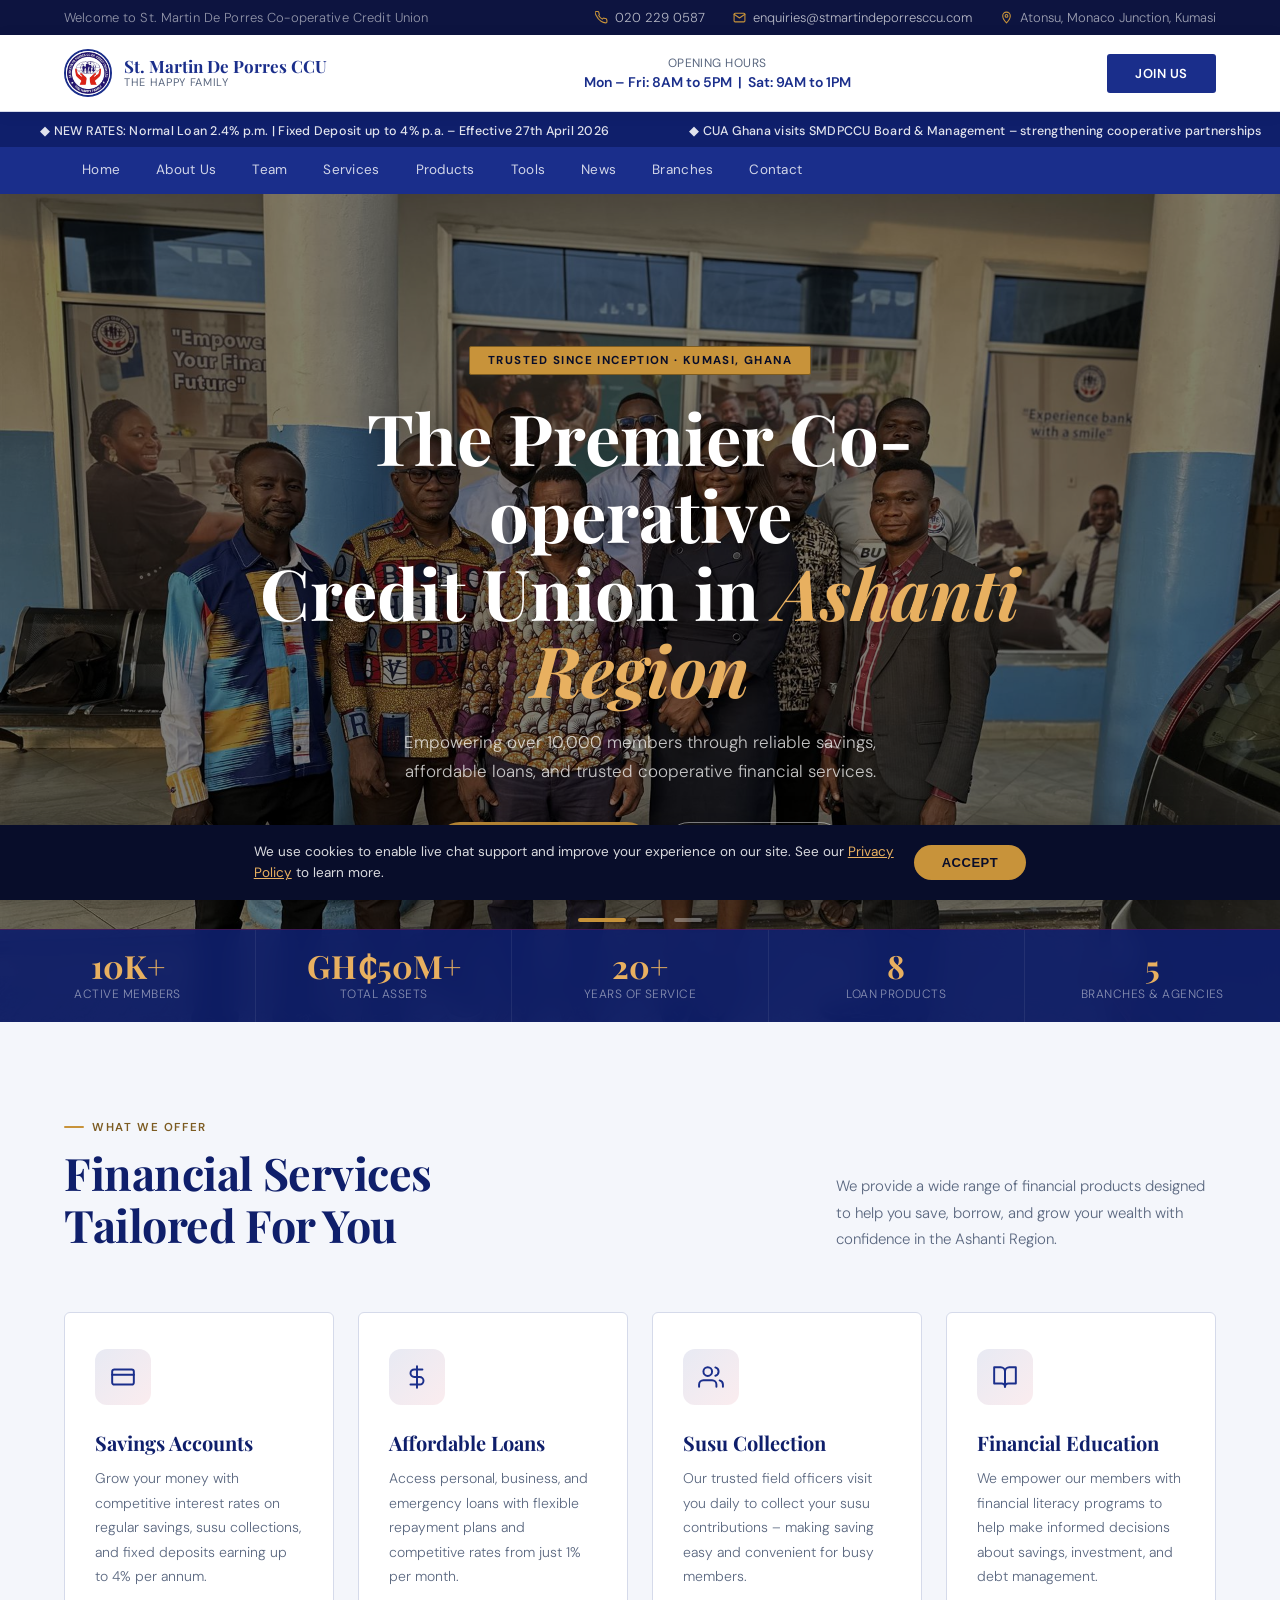
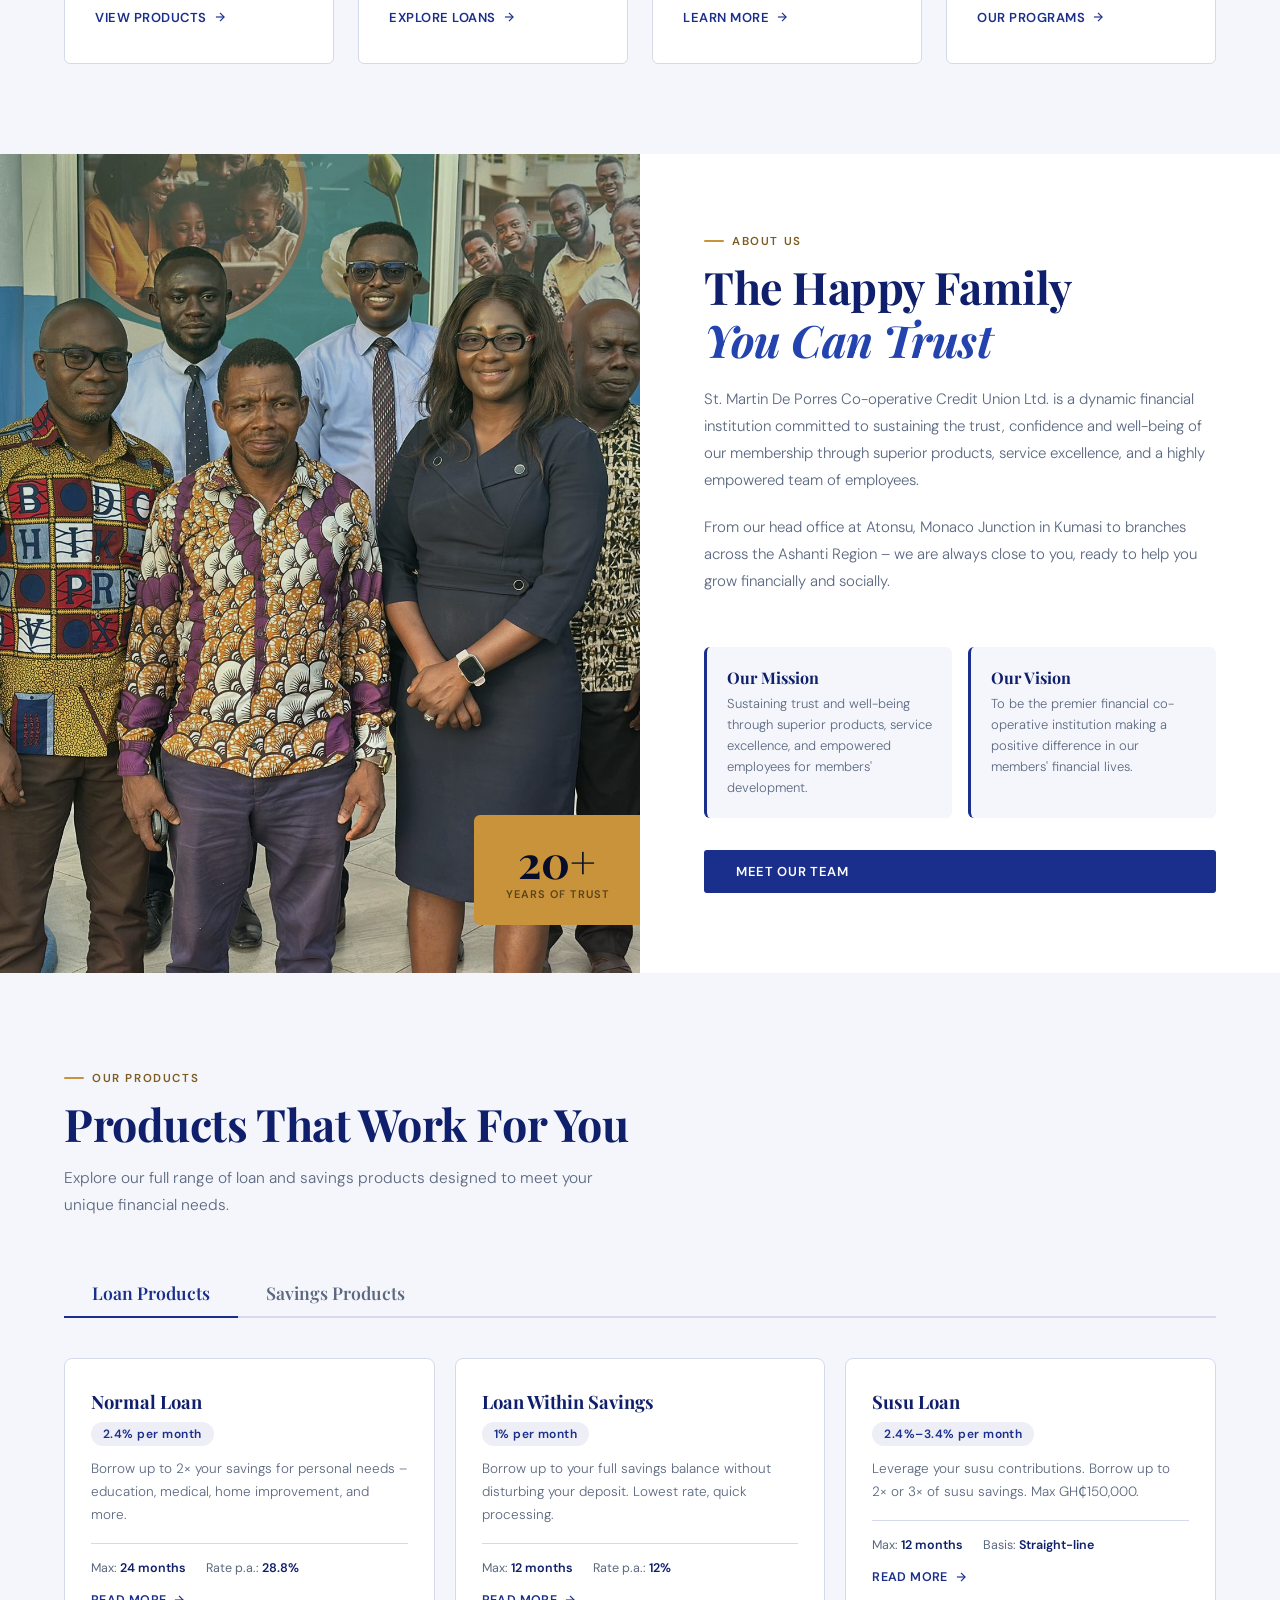
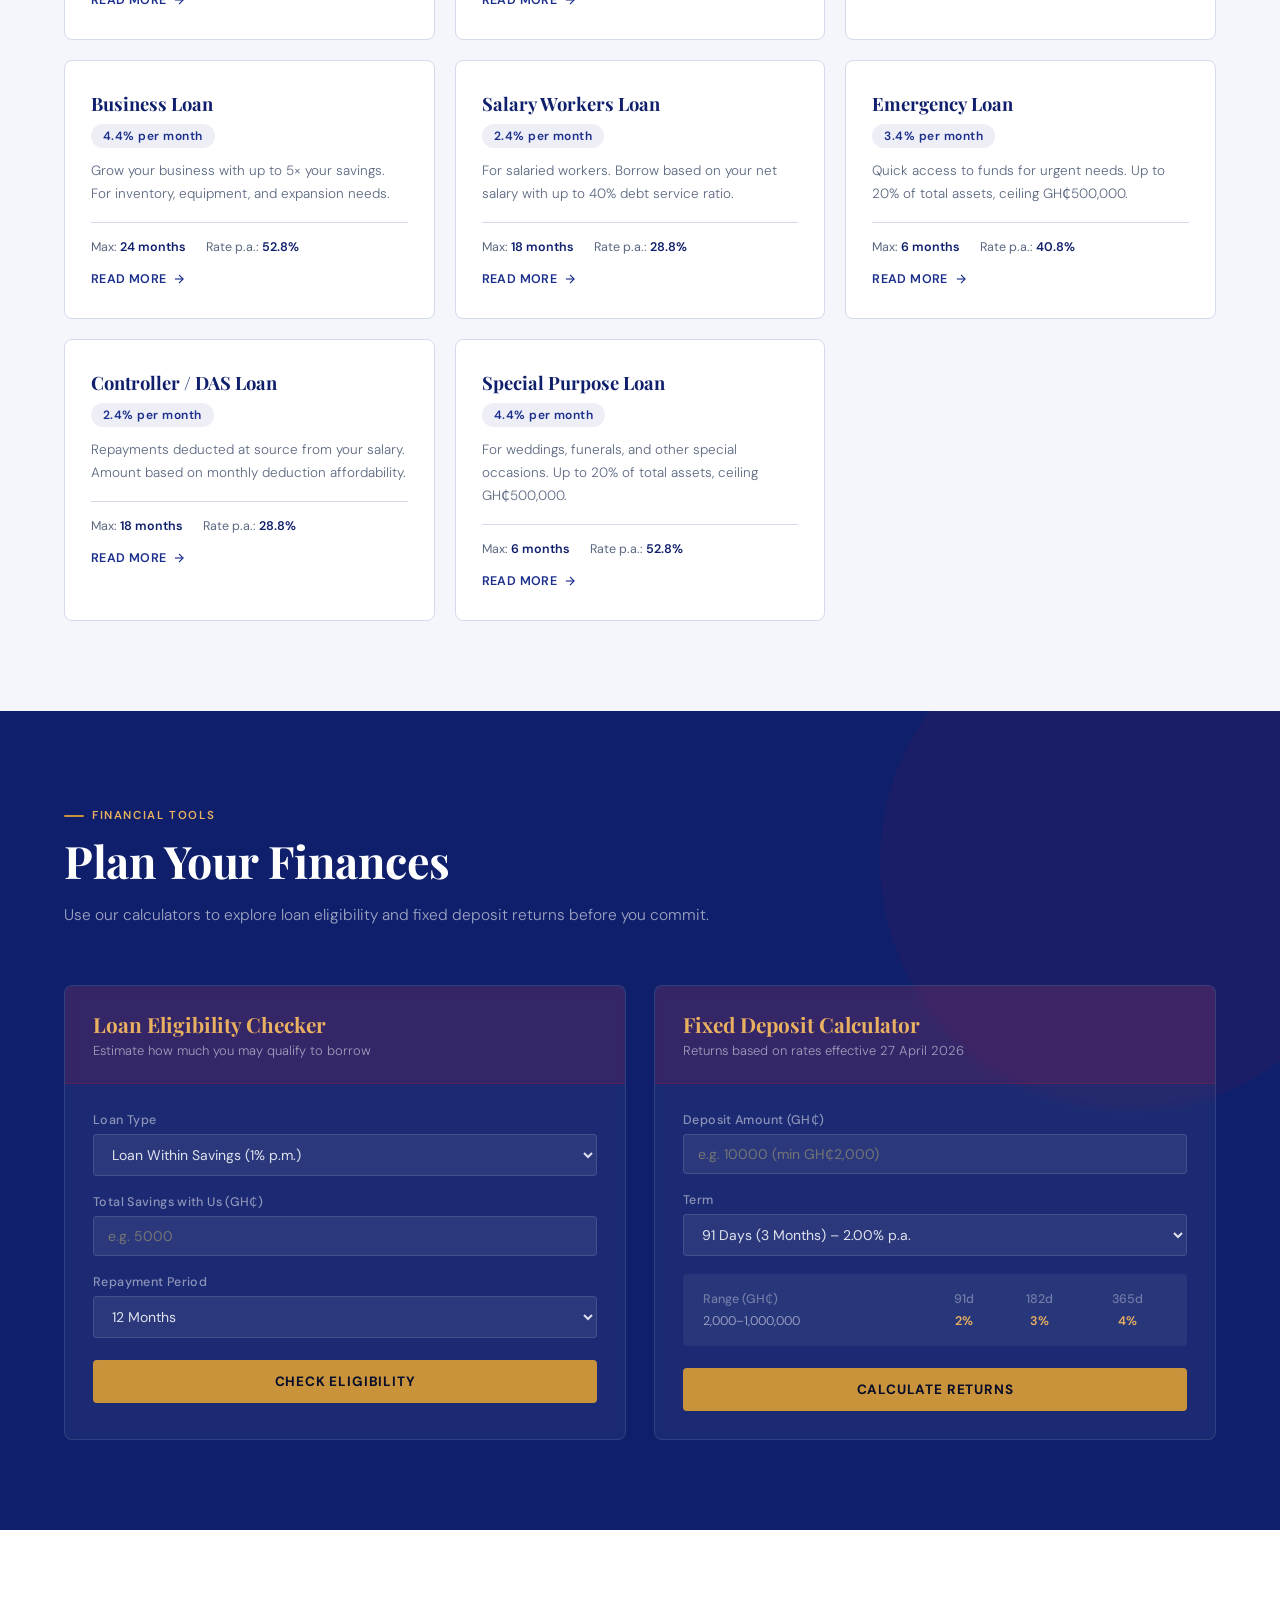
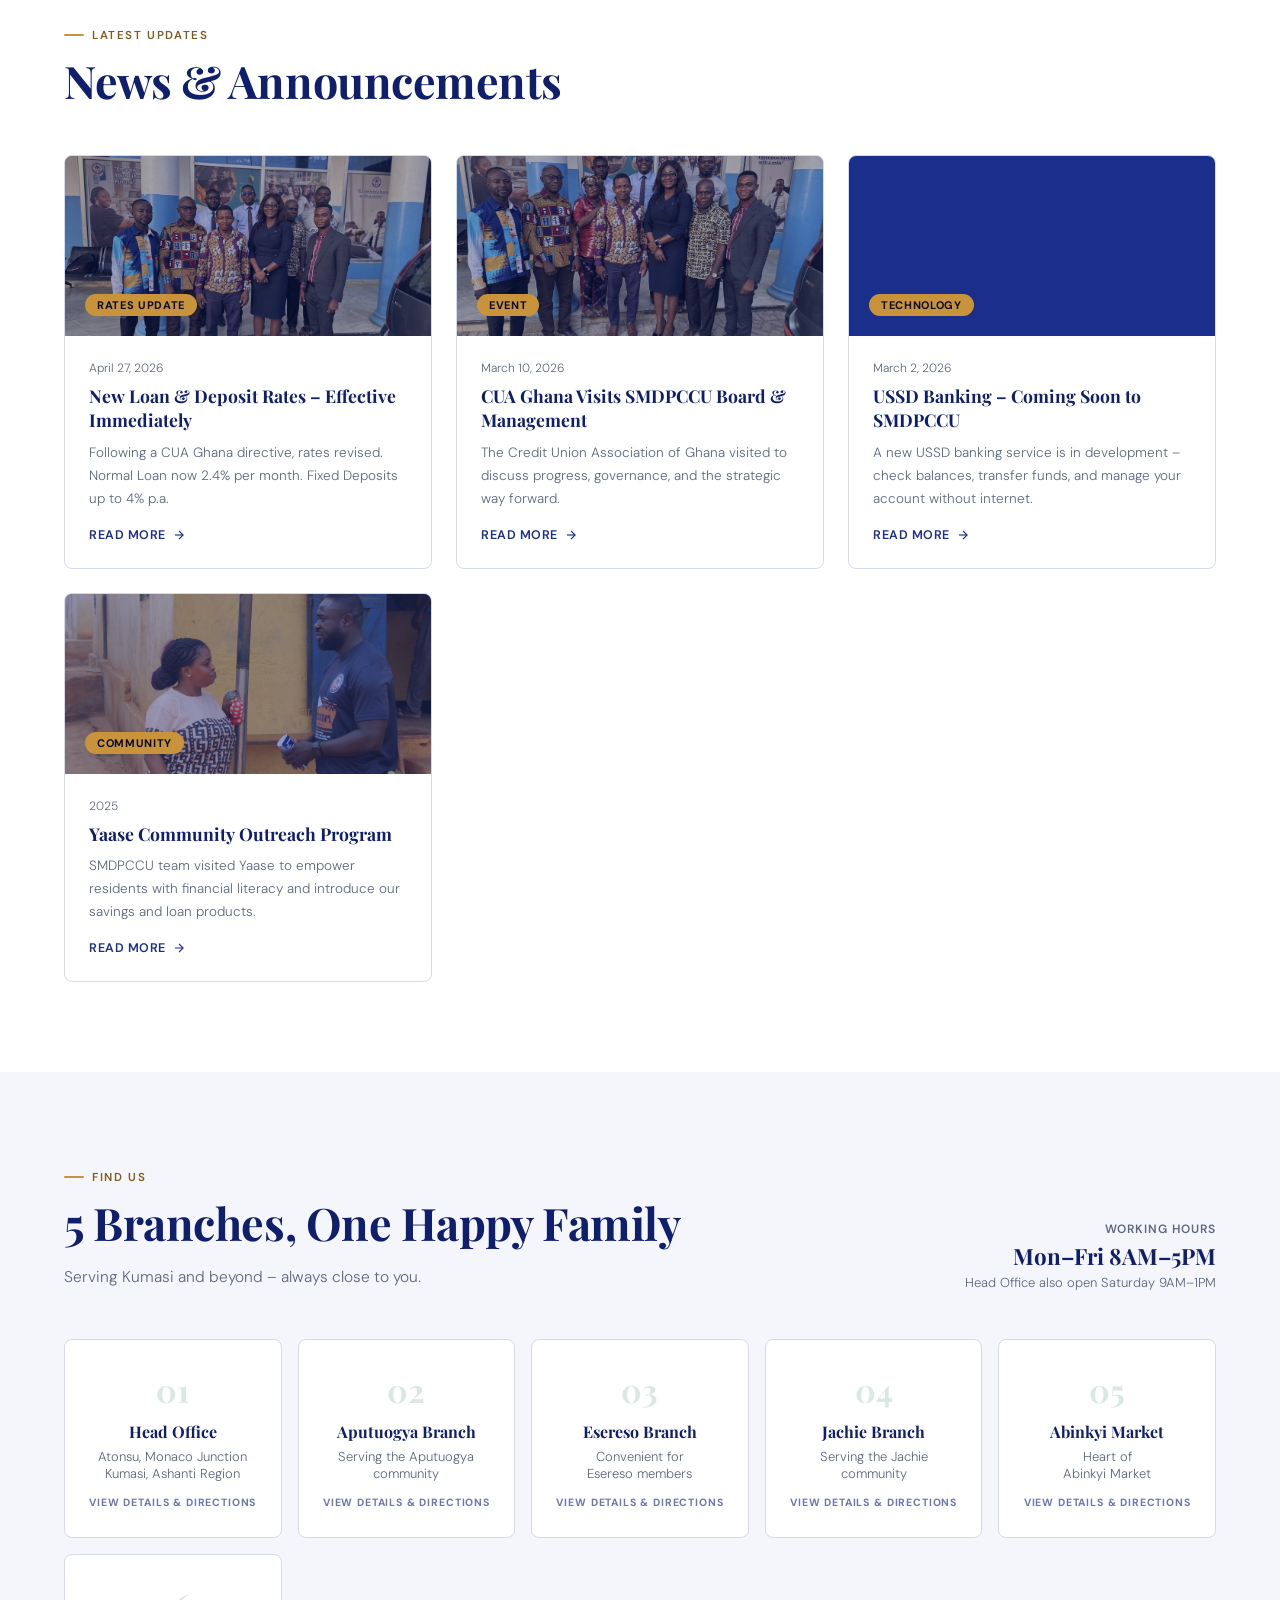
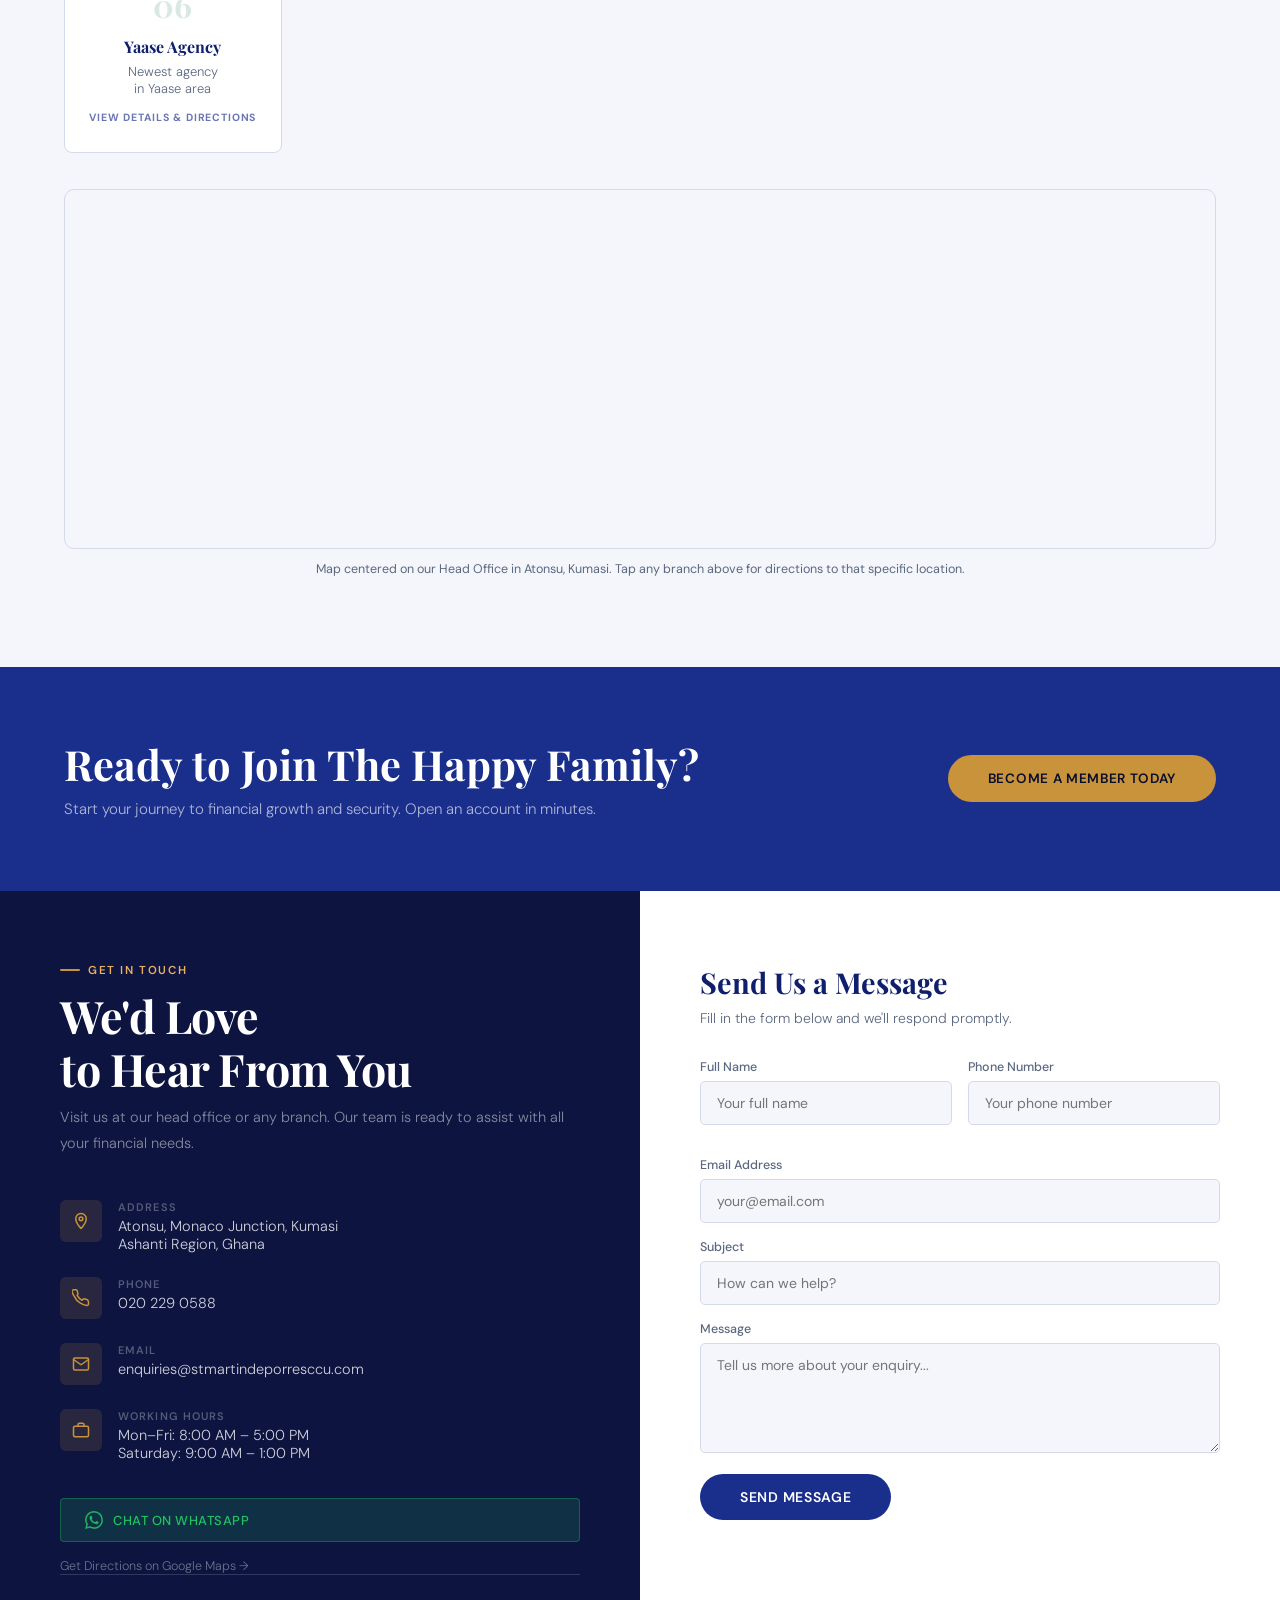
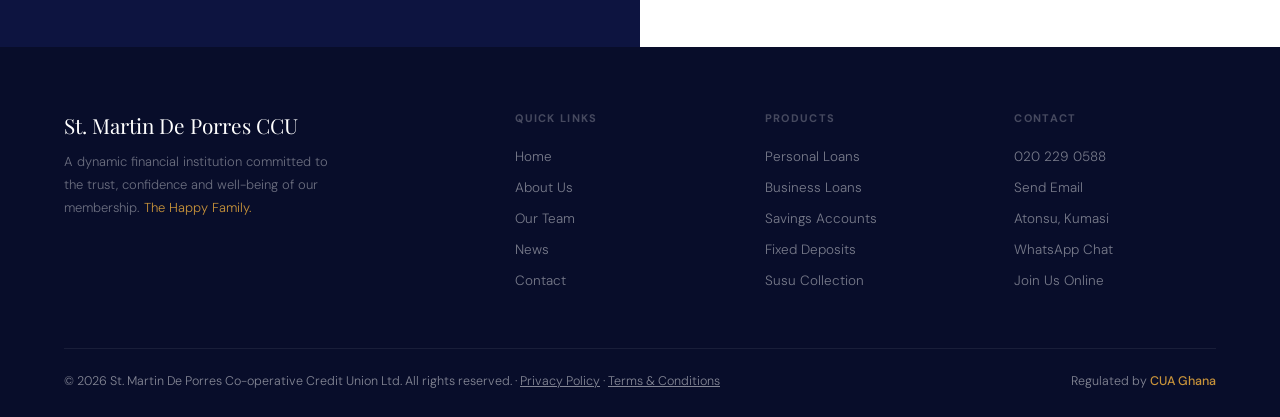
==== commit ac95baa0: "Use solid gold badge on hero slider instead of translucent red The translucent red slide-badge blend" ====
--- a/index.html
+++ b/index.html
@@ -76,7 +76,7 @@
 @keyframes kenburns{0%{transform:scale(1.04)}100%{transform:scale(1)}}
 .slide-overlay{position:absolute;inset:0;background:rgba(0,0,0,.5)}
 .slide-content{position:absolute;inset:0;display:flex;flex-direction:column;align-items:center;justify-content:center;text-align:center;padding:0 20px;z-index:2}
-.slide-badge{display:inline-flex;align-items:center;gap:8px;background:rgba(200,16,46,.2);border:1px solid rgba(200,16,46,.5);color:rgba(255,255,255,.9);font-size:11.5px;font-weight:600;padding:6px 18px;border-radius:2px;letter-spacing:.12em;text-transform:uppercase;margin-bottom:24px;backdrop-filter:blur(4px)}
+.slide-badge{display:inline-flex;align-items:center;gap:8px;background:var(--gold);border:1px solid var(--gold-deep);color:var(--dark);font-size:11.5px;font-weight:700;padding:6px 18px;border-radius:2px;letter-spacing:.12em;text-transform:uppercase;margin-bottom:24px}
 .slide h1{font-family:'Playfair Display',serif;font-size:clamp(2.4rem,5.5vw,4.6rem);color:var(--white);font-weight:700;line-height:1.1;max-width:820px;margin-bottom:20px;text-shadow:0 2px 24px rgba(0,0,0,.3)}
 .slide h1 em{color:var(--gold-light);font-style:italic}
 .slide p{font-size:17px;color:rgba(255,255,255,.75);max-width:540px;line-height:1.7;margin-bottom:36px;font-weight:300}
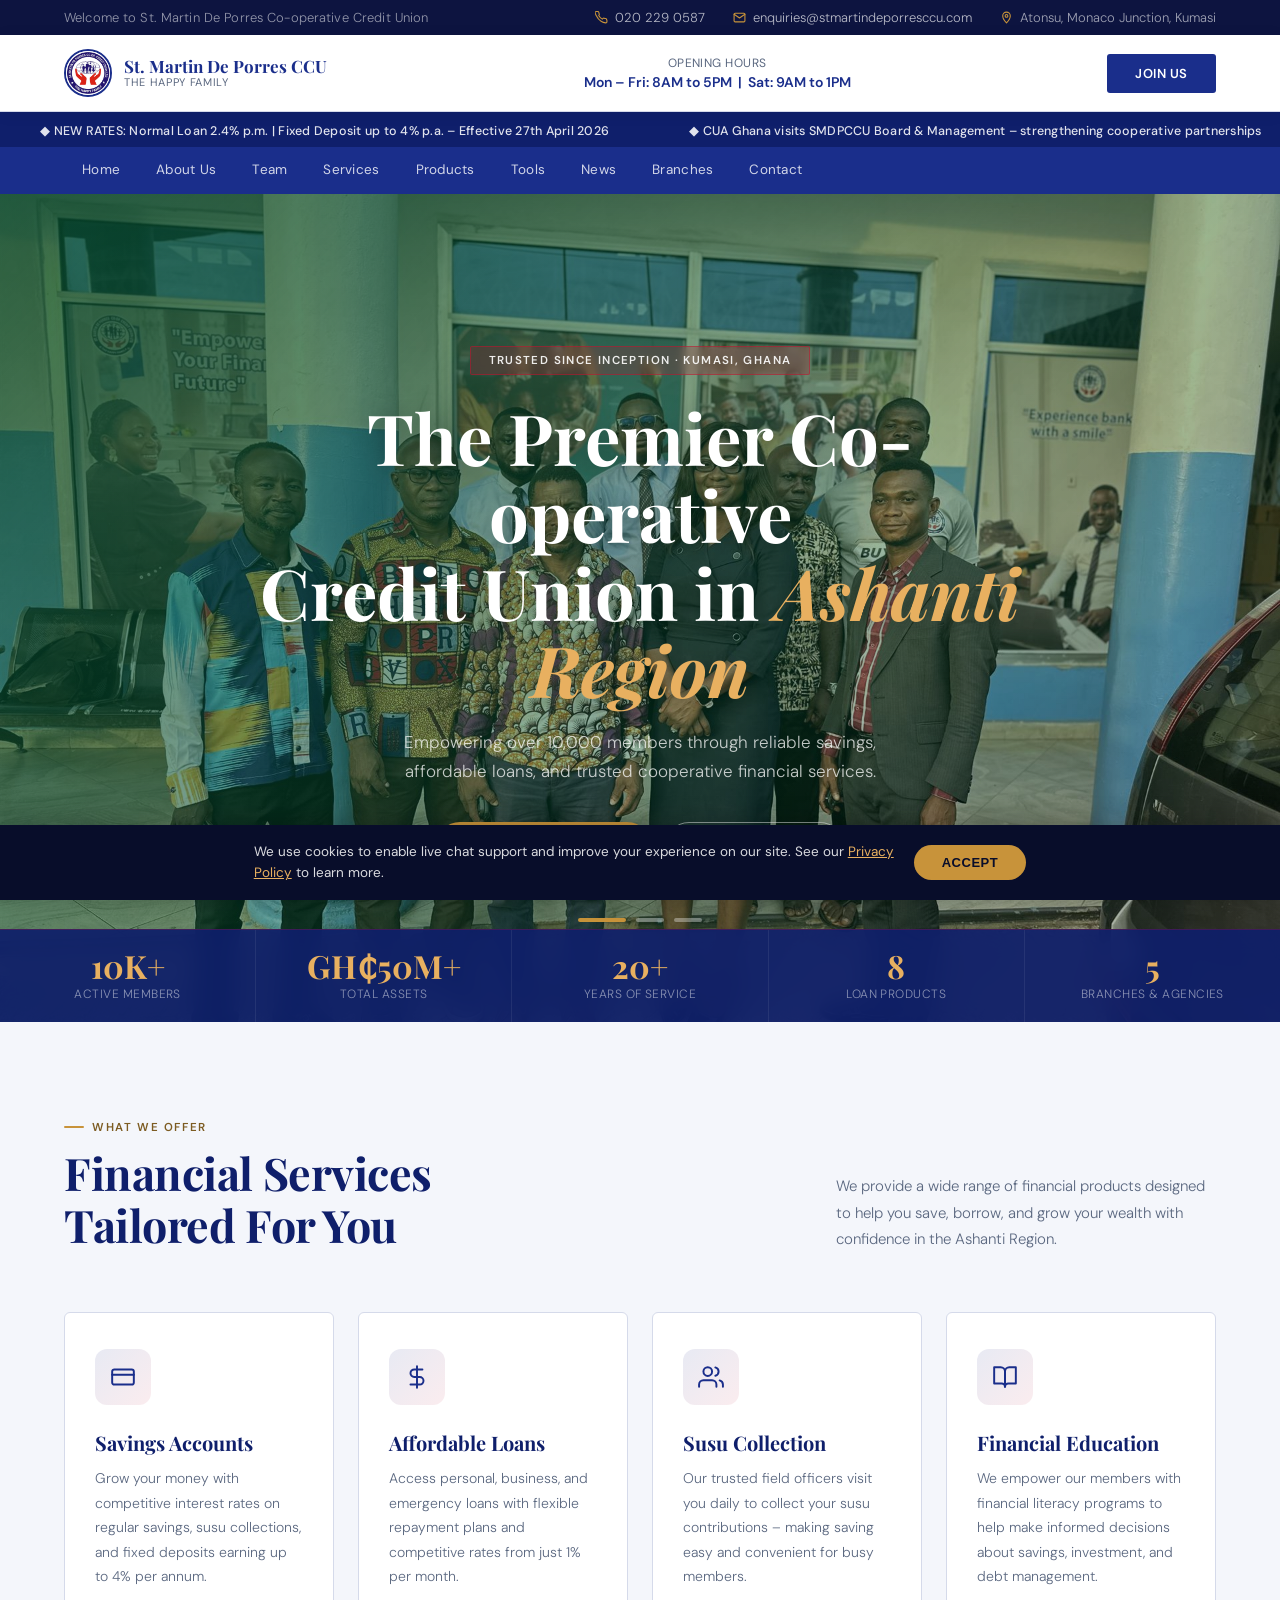
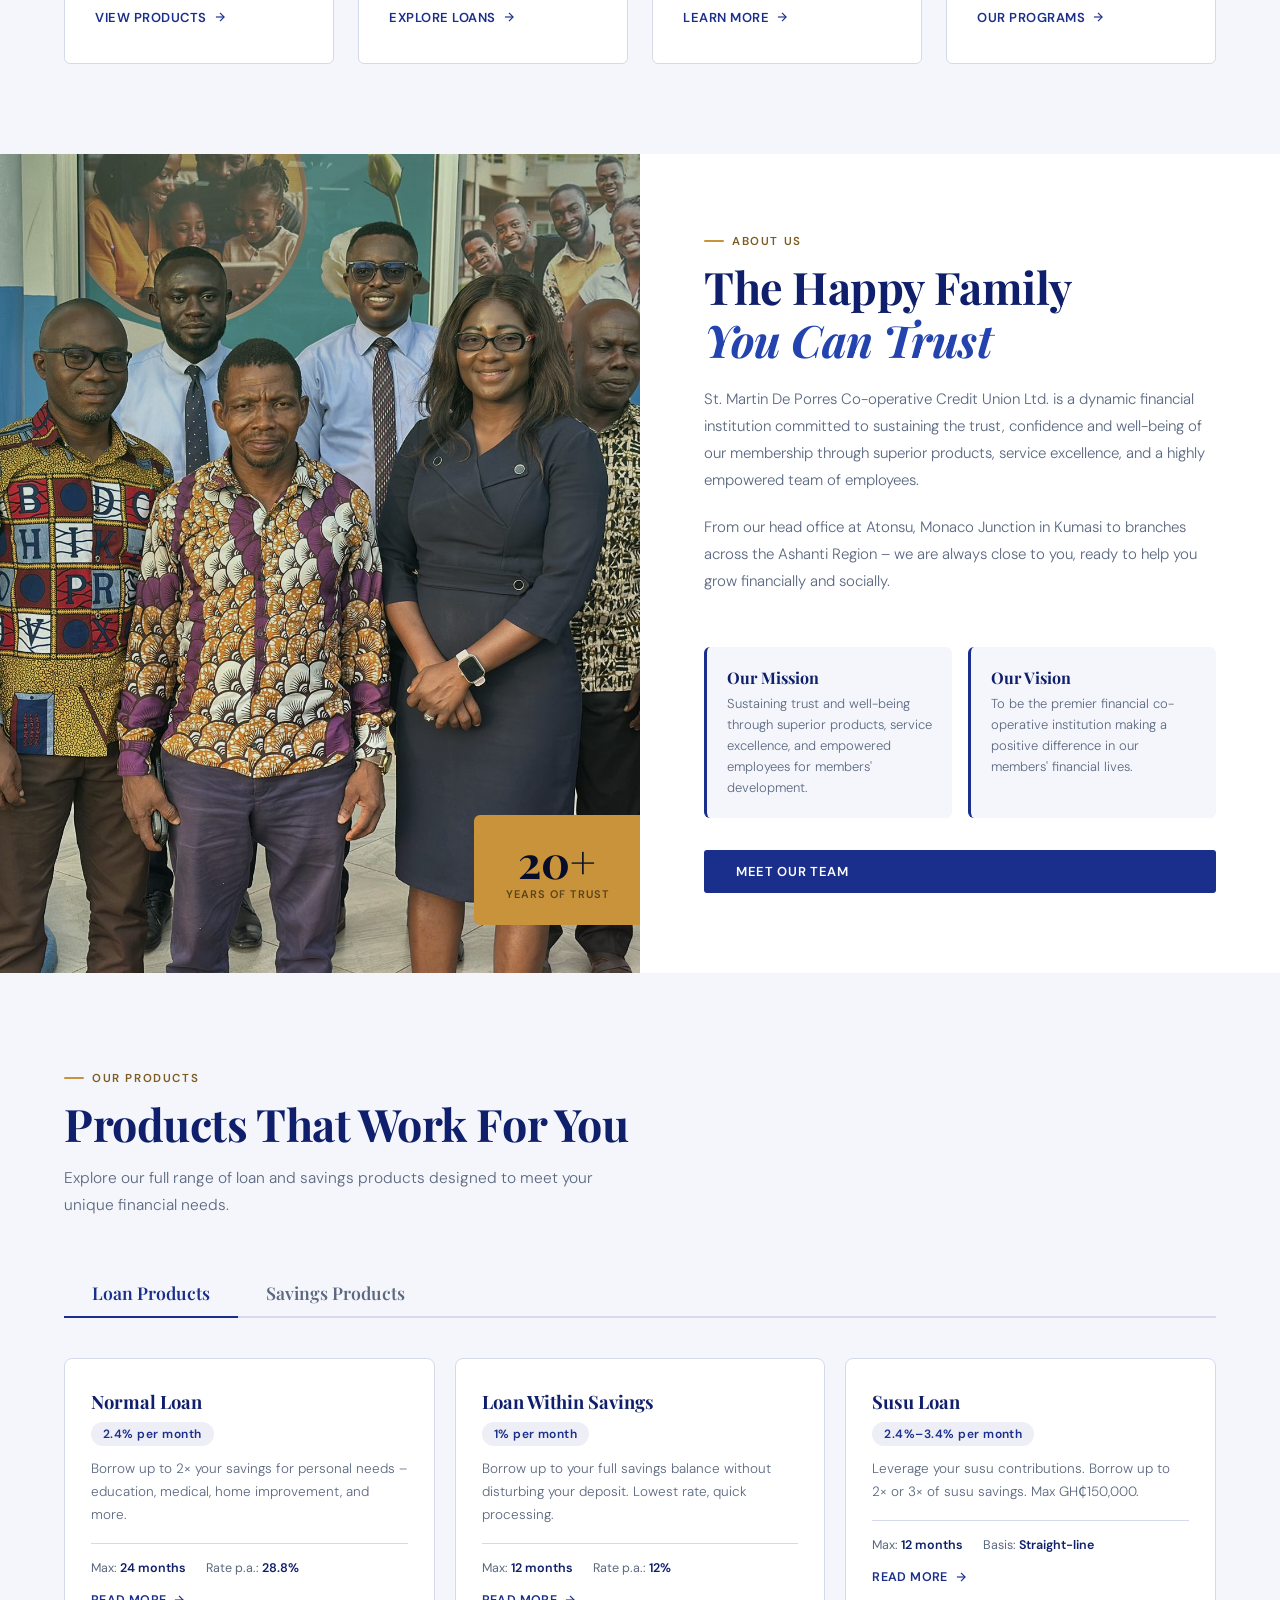
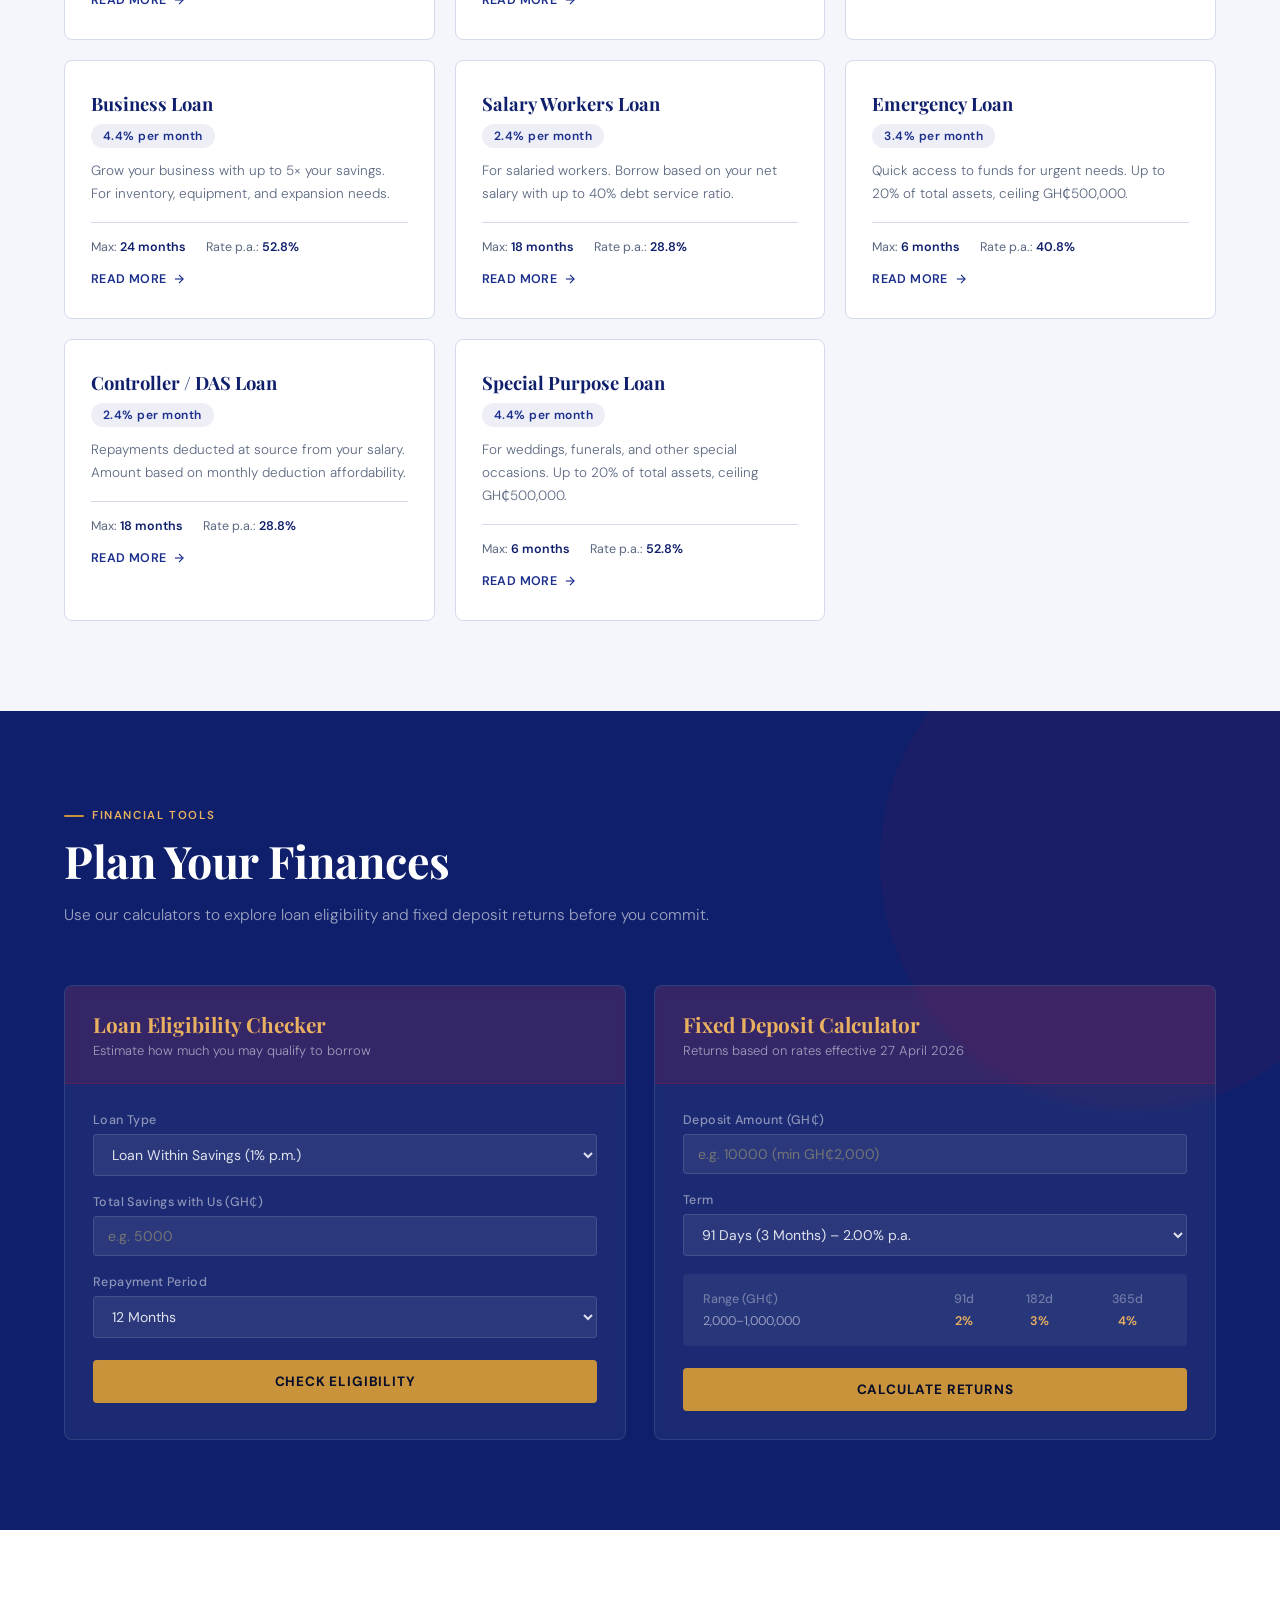
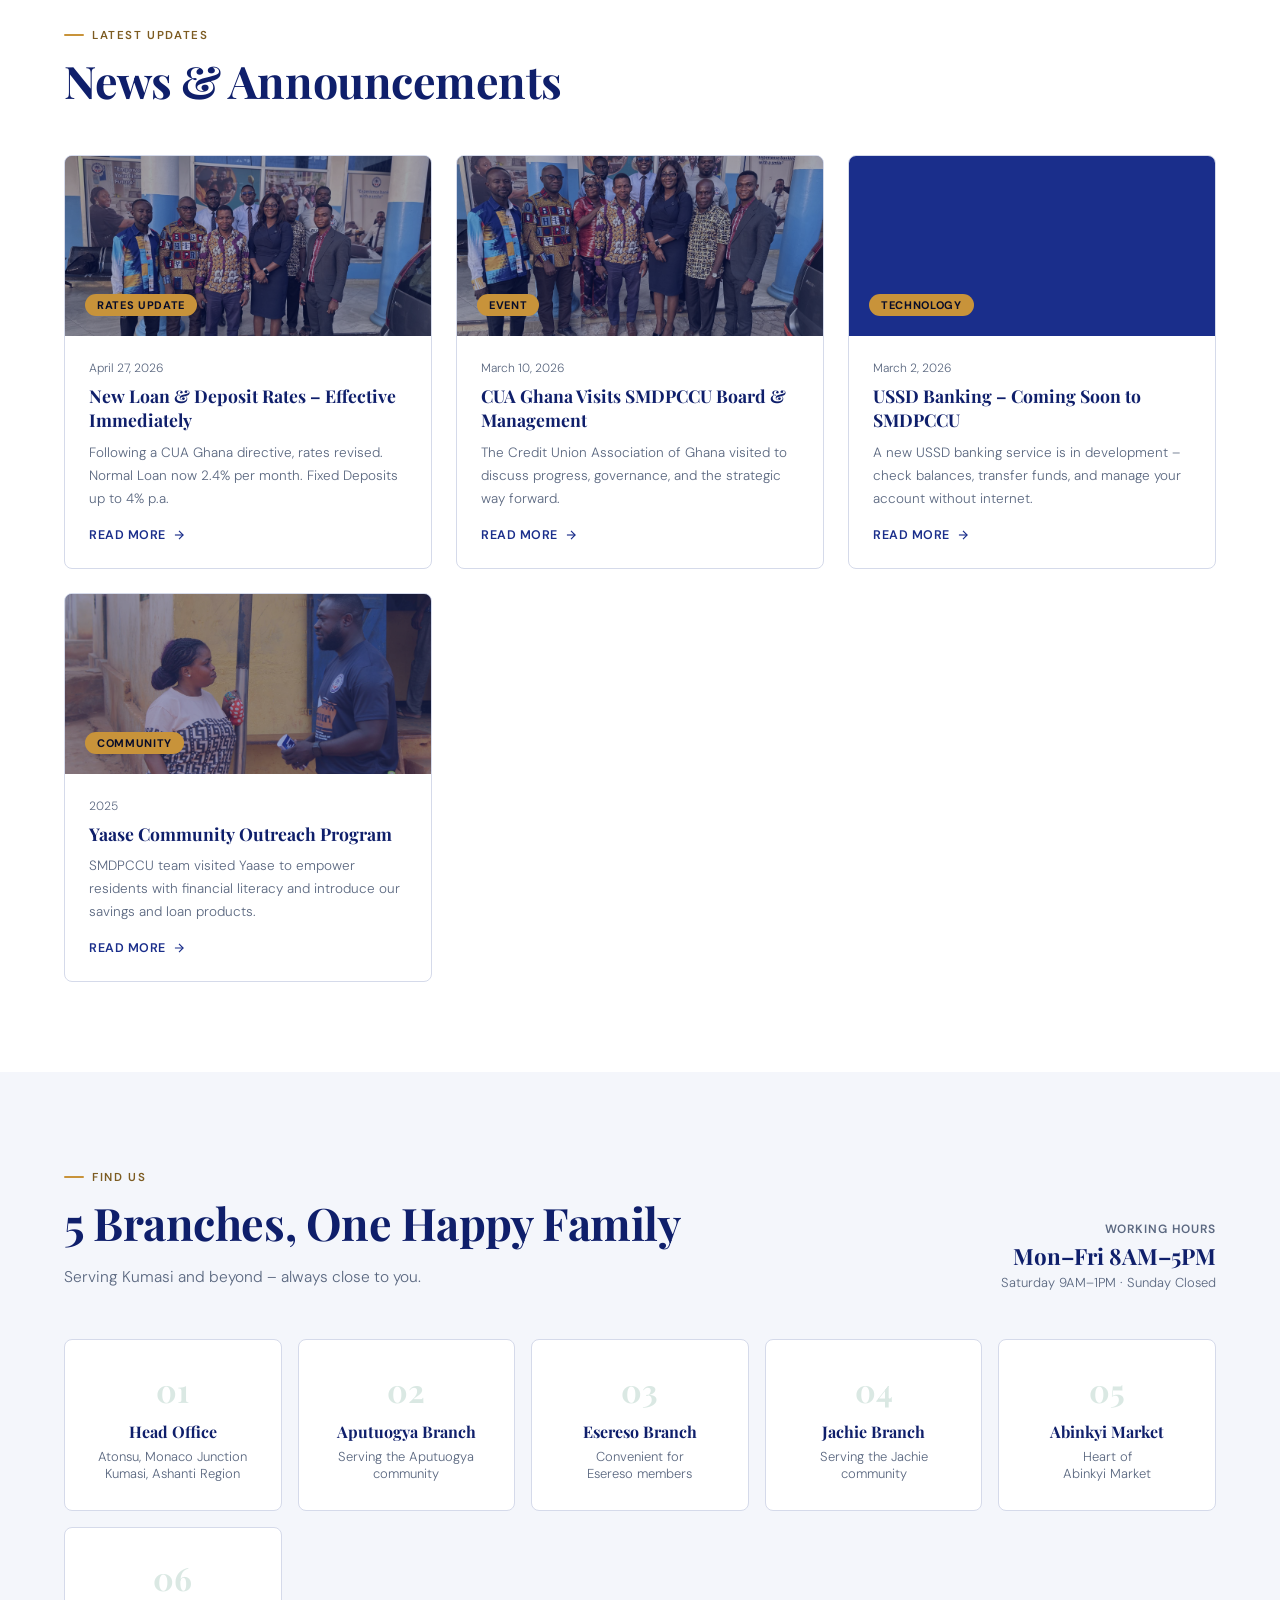
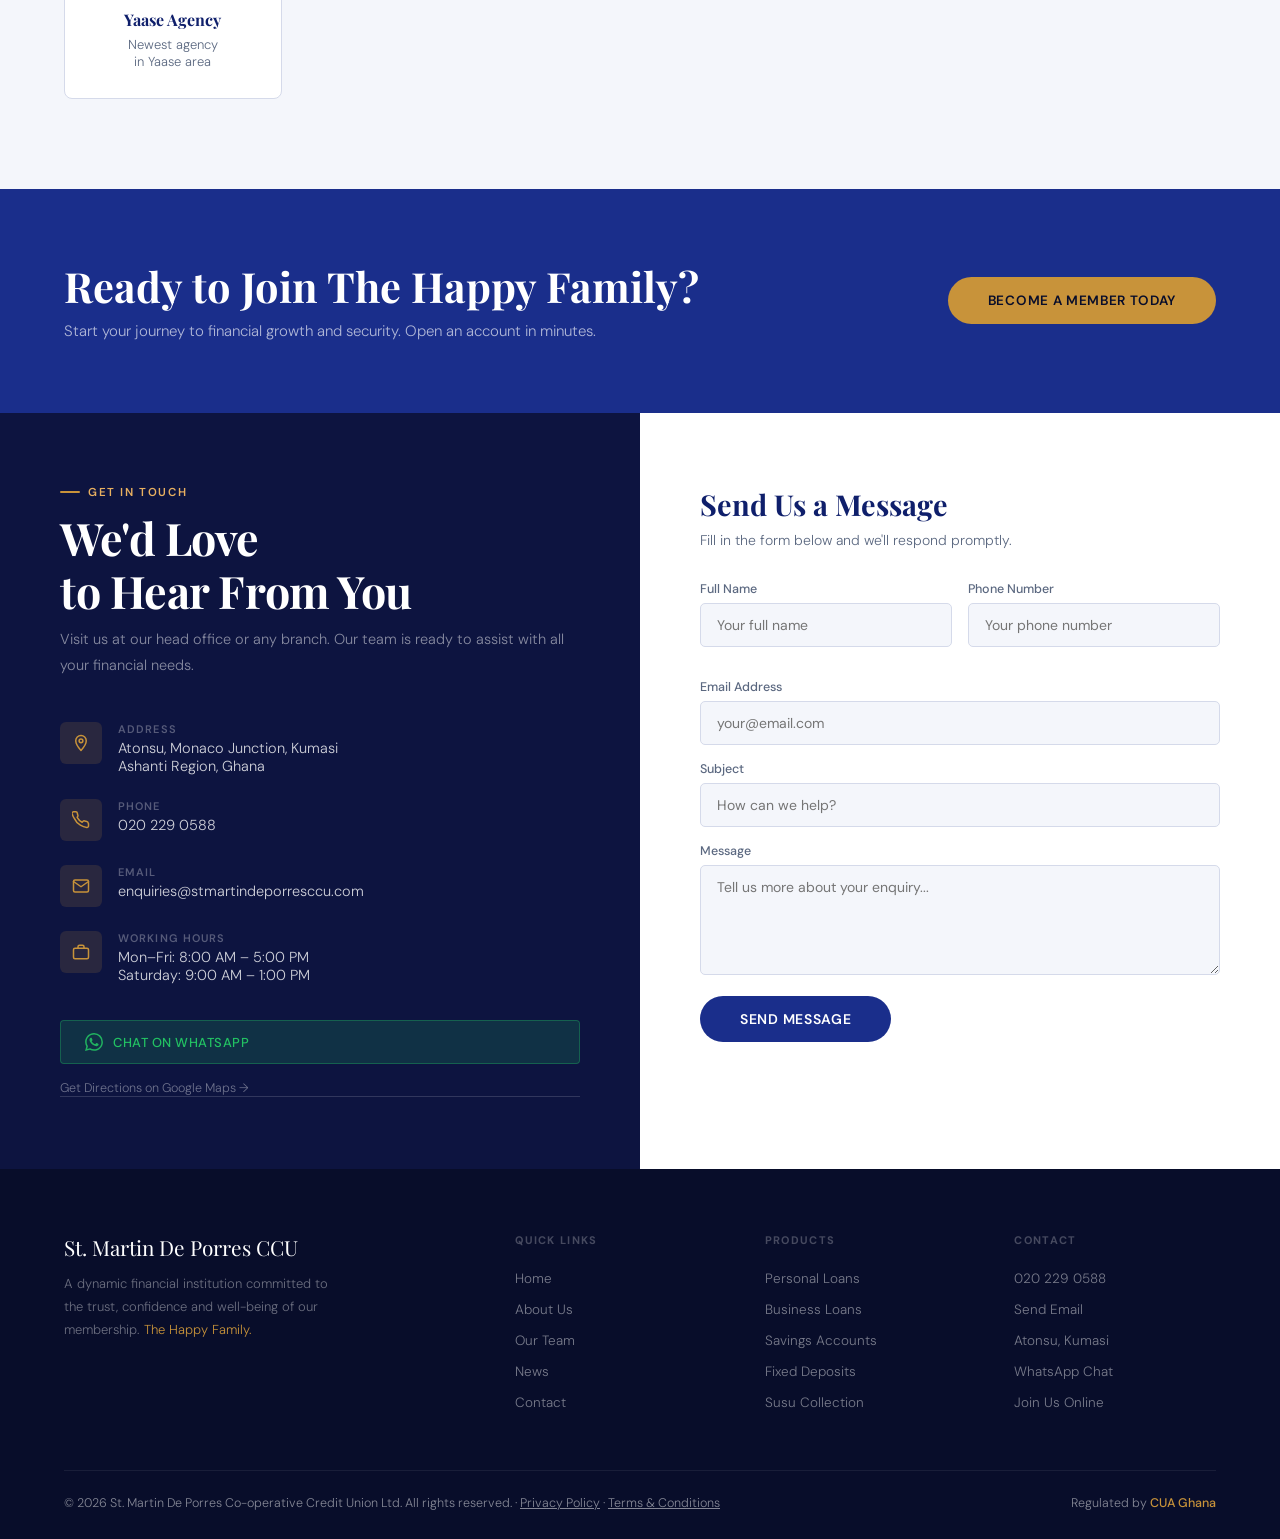
==== commit 80f2516d: "Add in-depth product and news details with Read More modals Loan/savings product cards and news card" ====
--- a/index.html
+++ b/index.html
@@ -74,9 +74,9 @@
 .slide.active{opacity:1}
 .slide-bg{position:absolute;inset:0;background-size:cover;background-position:center;transform:scale(1.04);animation:kenburns 10s ease forwards}
 @keyframes kenburns{0%{transform:scale(1.04)}100%{transform:scale(1)}}
-.slide-overlay{position:absolute;inset:0;background:rgba(0,0,0,.5)}
+.slide-overlay{position:absolute;inset:0;background:linear-gradient(135deg,rgba(7,77,48,.82) 0%,rgba(7,77,48,.4) 60%,rgba(0,0,0,.3) 100%)}
 .slide-content{position:absolute;inset:0;display:flex;flex-direction:column;align-items:center;justify-content:center;text-align:center;padding:0 20px;z-index:2}
-.slide-badge{display:inline-flex;align-items:center;gap:8px;background:var(--gold);border:1px solid var(--gold-deep);color:var(--dark);font-size:11.5px;font-weight:700;padding:6px 18px;border-radius:2px;letter-spacing:.12em;text-transform:uppercase;margin-bottom:24px}
+.slide-badge{display:inline-flex;align-items:center;gap:8px;background:rgba(200,16,46,.2);border:1px solid rgba(200,16,46,.5);color:rgba(255,255,255,.9);font-size:11.5px;font-weight:600;padding:6px 18px;border-radius:2px;letter-spacing:.12em;text-transform:uppercase;margin-bottom:24px;backdrop-filter:blur(4px)}
 .slide h1{font-family:'Playfair Display',serif;font-size:clamp(2.4rem,5.5vw,4.6rem);color:var(--white);font-weight:700;line-height:1.1;max-width:820px;margin-bottom:20px;text-shadow:0 2px 24px rgba(0,0,0,.3)}
 .slide h1 em{color:var(--gold-light);font-style:italic}
 .slide p{font-size:17px;color:rgba(255,255,255,.75);max-width:540px;line-height:1.7;margin-bottom:36px;font-weight:300}
@@ -179,9 +179,6 @@
 .pm-cta{display:inline-flex;align-items:center;gap:8px;margin-top:4px;background:var(--green);color:#fff;padding:12px 22px;border-radius:6px;font-size:13px;font-weight:600;letter-spacing:.03em;transition:background .2s}
 .pm-cta svg{width:14px;height:14px}
 .pm-cta:hover{background:var(--green-light)}
-.pm-cta.alt{background:var(--gold);color:var(--dark)}
-.pm-cta.alt:hover{background:var(--gold-light)}
-.pm-cta-row{display:flex;gap:12px;flex-wrap:wrap;margin-top:4px}
 .pm-note{font-size:12px;color:var(--muted);font-style:italic;border-top:1px solid var(--border);padding-top:16px;margin-top:22px;line-height:1.6}
 .pm-img{width:100%;height:220px;overflow:hidden;background:var(--green-dark)}
 .pm-img img{width:100%;height:100%;object-fit:cover;display:block}
@@ -230,17 +227,13 @@
 /* BRANCHES */
 .branches-sec{background:var(--cream)}
 .branches-grid{display:grid;grid-template-columns:repeat(auto-fill,minmax(200px,1fr));gap:16px;margin-top:48px}
-.branch{background:var(--white);border-radius:8px;padding:28px 22px;border:1px solid var(--border);text-align:center;transition:all .3s;cursor:pointer}
+.branch{background:var(--white);border-radius:8px;padding:28px 22px;border:1px solid var(--border);text-align:center;transition:all .3s}
 .branch:hover{background:var(--green);border-color:var(--green)}
-.branch:hover .bnum,.branch:hover h3,.branch:hover .bsub,.branch:hover .branch-cta{color:rgba(255,255,255,.9)}
+.branch:hover .bnum,.branch:hover h3,.branch:hover .bsub{color:rgba(255,255,255,.9)}
 .branch:hover .bnum{opacity:.3}
 .bnum{font-family:'Playfair Display',serif;font-size:2rem;font-weight:700;color:rgba(10,102,64,.15);margin-bottom:10px;transition:color .3s}
 .branch h3{font-family:'Playfair Display',serif;font-size:1rem;color:var(--green-dark);margin-bottom:6px;transition:color .3s}
 .bsub{font-size:13px;color:var(--muted);font-weight:300;transition:color .3s}
-.branch-cta{display:block;margin-top:14px;font-size:10.5px;font-weight:700;letter-spacing:.08em;text-transform:uppercase;color:var(--green);opacity:.65;transition:color .3s}
-.branches-map{width:100%;height:360px;border-radius:10px;overflow:hidden;margin-top:36px;border:1px solid var(--border)}
-.branches-map iframe{width:100%;height:100%;border:0;display:block}
-.branches-map-note{text-align:center;font-size:12.5px;color:var(--muted);margin-top:12px}
 
 /* CTA BAND */
 .cta-band{background:var(--green);padding:72px 5%;display:grid;grid-template-columns:1fr auto;align-items:center;gap:40px}
@@ -328,7 +321,6 @@
   .pm-head{padding:26px 22px 22px}
   .pm-body{padding:22px 22px 28px}
   .pm-meta-row{gap:14px 20px}
-  .branches-map{height:260px}
 }
 .cookie-banner{position:fixed;bottom:0;left:0;right:0;z-index:999;background:var(--dark);color:rgba(255,255,255,.85);padding:16px 5%;display:none;align-items:center;justify-content:center;gap:20px;flex-wrap:wrap;box-shadow:0 -4px 24px rgba(0,0,0,.2);font-size:13.5px}
 .cookie-banner.show{display:flex}
@@ -663,21 +655,17 @@
     <div style="text-align:right">
       <div style="font-size:12px;color:var(--muted);text-transform:uppercase;letter-spacing:.08em;font-weight:600;margin-bottom:4px">Working Hours</div>
       <div style="font-family:'Playfair Display',serif;font-size:1.4rem;color:var(--green-dark);font-weight:700">Mon&ndash;Fri 8AM&ndash;5PM</div>
-      <div style="font-size:13px;color:var(--muted);margin-top:3px;font-weight:300">Head Office also open Saturday 9AM&ndash;1PM</div>
+      <div style="font-size:13px;color:var(--muted);margin-top:3px;font-weight:300">Saturday 9AM&ndash;1PM &middot; Sunday Closed</div>
     </div>
   </div>
   <div class="branches-grid">
-    <div class="branch" data-bid="headoffice" onclick="openBranch('headoffice')"><div class="bnum">01</div><h3>Head Office</h3><p class="bsub">Atonsu, Monaco Junction<br>Kumasi, Ashanti Region</p><span class="branch-cta">View Details &amp; Directions</span></div>
-    <div class="branch" data-bid="aputuogya" onclick="openBranch('aputuogya')"><div class="bnum">02</div><h3>Aputuogya Branch</h3><p class="bsub">Serving the Aputuogya<br>community</p><span class="branch-cta">View Details &amp; Directions</span></div>
-    <div class="branch" data-bid="esereso" onclick="openBranch('esereso')"><div class="bnum">03</div><h3>Esereso Branch</h3><p class="bsub">Convenient for<br>Esereso members</p><span class="branch-cta">View Details &amp; Directions</span></div>
-    <div class="branch" data-bid="jachie" onclick="openBranch('jachie')"><div class="bnum">04</div><h3>Jachie Branch</h3><p class="bsub">Serving the Jachie<br>community</p><span class="branch-cta">View Details &amp; Directions</span></div>
-    <div class="branch" data-bid="abinkyi" onclick="openBranch('abinkyi')"><div class="bnum">05</div><h3>Abinkyi Market</h3><p class="bsub">Heart of<br>Abinkyi Market</p><span class="branch-cta">View Details &amp; Directions</span></div>
-    <div class="branch" data-bid="yaase" onclick="openBranch('yaase')"><div class="bnum">06</div><h3>Yaase Agency</h3><p class="bsub">Newest agency<br>in Yaase area</p><span class="branch-cta">View Details &amp; Directions</span></div>
-  </div>
-  <div class="branches-map">
-    <iframe src="https://www.google.com/maps?q=Atonsu%2C%20Monaco%20Junction%2C%20Kumasi%2C%20Ghana&output=embed" loading="lazy" allowfullscreen referrerpolicy="no-referrer-when-downgrade" title="Map centered on SMDPCCU Head Office, Atonsu, Kumasi"></iframe>
-  </div>
-  <p class="branches-map-note">Map centered on our Head Office in Atonsu, Kumasi. Tap any branch above for directions to that specific location.</p>
+    <div class="branch"><div class="bnum">01</div><h3>Head Office</h3><p class="bsub">Atonsu, Monaco Junction<br>Kumasi, Ashanti Region</p></div>
+    <div class="branch"><div class="bnum">02</div><h3>Aputuogya Branch</h3><p class="bsub">Serving the Aputuogya<br>community</p></div>
+    <div class="branch"><div class="bnum">03</div><h3>Esereso Branch</h3><p class="bsub">Convenient for<br>Esereso members</p></div>
+    <div class="branch"><div class="bnum">04</div><h3>Jachie Branch</h3><p class="bsub">Serving the Jachie<br>community</p></div>
+    <div class="branch"><div class="bnum">05</div><h3>Abinkyi Market</h3><p class="bsub">Heart of<br>Abinkyi Market</p></div>
+    <div class="branch"><div class="bnum">06</div><h3>Yaase Agency</h3><p class="bsub">Newest agency<br>in Yaase area</p></div>
+  </div>
 </section>
 
 <!-- CTA BAND -->
@@ -806,27 +794,6 @@
     </div>
     <div class="pm-body">
       <div id="nm-body"></div>
-    </div>
-  </div>
-</div>
-
-<!-- BRANCH DETAILS MODAL -->
-<div class="product-modal" id="branchModal">
-  <div class="pm-box">
-    <button class="pm-close" onclick="closeBranchModal()" aria-label="Close"><svg viewBox="0 0 24 24" fill="none" stroke="currentColor" stroke-width="2" stroke-linecap="round"><line x1="18" y1="6" x2="6" y2="18"/><line x1="6" y1="6" x2="18" y2="18"/></svg></button>
-    <div class="pm-head">
-      <span class="pm-rate" id="bm-tag" style="margin-top:0;margin-bottom:12px"></span>
-      <h3 id="bm-title"></h3>
-      <p id="bm-address"></p>
-    </div>
-    <div class="pm-body">
-      <div class="pm-meta-row" id="bm-meta"></div>
-      <div class="pm-sec"><h4>Contact</h4><ul id="bm-contact"></ul></div>
-      <div class="pm-cta-row">
-        <a href="#" id="bm-directions" class="pm-cta" target="_blank" rel="noopener">Get Directions <svg viewBox="0 0 24 24" fill="none" stroke="currentColor" stroke-width="2" stroke-linecap="round"><line x1="5" y1="12" x2="19" y2="12"/><polyline points="12,5 19,12 12,19"/></svg></a>
-        <a href="#" id="bm-call" class="pm-cta alt">Call This Branch</a>
-      </div>
-      <p class="pm-note" id="bm-note"></p>
     </div>
   </div>
 </div>
@@ -1211,109 +1178,8 @@
   if (e.target === this) closeNewsModal();
 });
 
-// Branch details modal
-const mainPhone = '020 229 0587';
-const mainPhoneHref = 'tel:+233202290588';
-const mainEmail = 'enquiries@stmartindeporresccu.com';
-const genericNote = "Directions are based on this branch's registered name and area, and the phone/email shown is our main line — a dedicated branch line will be added here once available. Please confirm with our head office if in doubt.";
-
-const branchDetails = {
-  headoffice: {
-    title: 'Head Office',
-    tag: 'Head Office',
-    address: 'Atonsu, Monaco Junction, Kumasi, Ashanti Region',
-    hours: 'Mon–Fri: 8AM–5PM · Sat: 9AM–1PM · Sun: Closed',
-    phone: mainPhone,
-    phoneHref: mainPhoneHref,
-    email: mainEmail,
-    directionsUrl: 'https://maps.app.goo.gl/PqSMnNYU2cFEy7MY8',
-    note: ''
-  },
-  aputuogya: {
-    title: 'Aputuogya Branch',
-    tag: 'Branch',
-    address: 'Aputuogya, Kumasi, Ashanti Region',
-    hours: 'Mon–Fri: 8AM–5PM · Sat &amp; Sun: Closed',
-    phone: mainPhone,
-    phoneHref: mainPhoneHref,
-    email: mainEmail,
-    directionsUrl: 'https://www.google.com/maps/search/?api=1&query=' + encodeURIComponent('SMDPCCU Aputuogya Branch, Kumasi, Ghana'),
-    note: genericNote
-  },
-  esereso: {
-    title: 'Esereso Branch',
-    tag: 'Branch',
-    address: 'Esereso, Kumasi, Ashanti Region',
-    hours: 'Mon–Fri: 8AM–5PM · Sat &amp; Sun: Closed',
-    phone: mainPhone,
-    phoneHref: mainPhoneHref,
-    email: mainEmail,
-    directionsUrl: 'https://www.google.com/maps/search/?api=1&query=' + encodeURIComponent('SMDPCCU Esereso Branch, Kumasi, Ghana'),
-    note: genericNote
-  },
-  jachie: {
-    title: 'Jachie Branch',
-    tag: 'Branch',
-    address: 'Jachie, Kumasi, Ashanti Region',
-    hours: 'Mon–Fri: 8AM–5PM · Sat &amp; Sun: Closed',
-    phone: mainPhone,
-    phoneHref: mainPhoneHref,
-    email: mainEmail,
-    directionsUrl: 'https://www.google.com/maps/search/?api=1&query=' + encodeURIComponent('SMDPCCU Jachie Branch, Kumasi, Ghana'),
-    note: genericNote
-  },
-  abinkyi: {
-    title: 'Abinkyi Market Branch',
-    tag: 'Branch',
-    address: 'Abinkyi Market, Kumasi, Ashanti Region',
-    hours: 'Mon–Fri: 8AM–5PM · Sat &amp; Sun: Closed',
-    phone: mainPhone,
-    phoneHref: mainPhoneHref,
-    email: mainEmail,
-    directionsUrl: 'https://www.google.com/maps/search/?api=1&query=' + encodeURIComponent('SMDPCCU Abinkyi Market Branch, Kumasi, Ghana'),
-    note: genericNote
-  },
-  yaase: {
-    title: 'Yaase Agency',
-    tag: 'Agency',
-    address: 'Yaase, Kumasi, Ashanti Region',
-    hours: 'Mon–Fri: 8AM–5PM · Sat &amp; Sun: Closed',
-    phone: mainPhone,
-    phoneHref: mainPhoneHref,
-    email: mainEmail,
-    directionsUrl: 'https://www.google.com/maps/search/?api=1&query=' + encodeURIComponent('SMDPCCU Yaase Agency, Kumasi, Ghana'),
-    note: genericNote
-  }
-};
-
-function openBranch(id) {
-  const d = branchDetails[id];
-  if (!d) return;
-  document.getElementById('bm-tag').textContent = d.tag;
-  document.getElementById('bm-title').textContent = d.title;
-  document.getElementById('bm-address').textContent = d.address;
-  document.getElementById('bm-meta').innerHTML =
-    '<div>Type<b>' + d.tag + '</b></div><div>Hours<b>' + d.hours + '</b></div>';
-  document.getElementById('bm-contact').innerHTML =
-    '<li>Address: ' + d.address + '</li><li>Phone: ' + d.phone + '</li><li>Email: ' + d.email + '</li>';
-  document.getElementById('bm-directions').href = d.directionsUrl;
-  document.getElementById('bm-call').href = d.phoneHref;
-  const noteEl = document.getElementById('bm-note');
-  noteEl.textContent = d.note;
-  noteEl.style.display = d.note ? '' : 'none';
-  document.getElementById('branchModal').classList.add('open');
-  document.body.style.overflow = 'hidden';
-}
-function closeBranchModal() {
-  document.getElementById('branchModal').classList.remove('open');
-  document.body.style.overflow = '';
-}
-document.getElementById('branchModal').addEventListener('click', function(e) {
-  if (e.target === this) closeBranchModal();
-});
-
 document.addEventListener('keydown', function(e) {
-  if (e.key === 'Escape') { closeProductModal(); closeNewsModal(); closeBranchModal(); }
+  if (e.key === 'Escape') { closeProductModal(); closeNewsModal(); }
 });
 
 // Show/hide calculator fields based on loan type
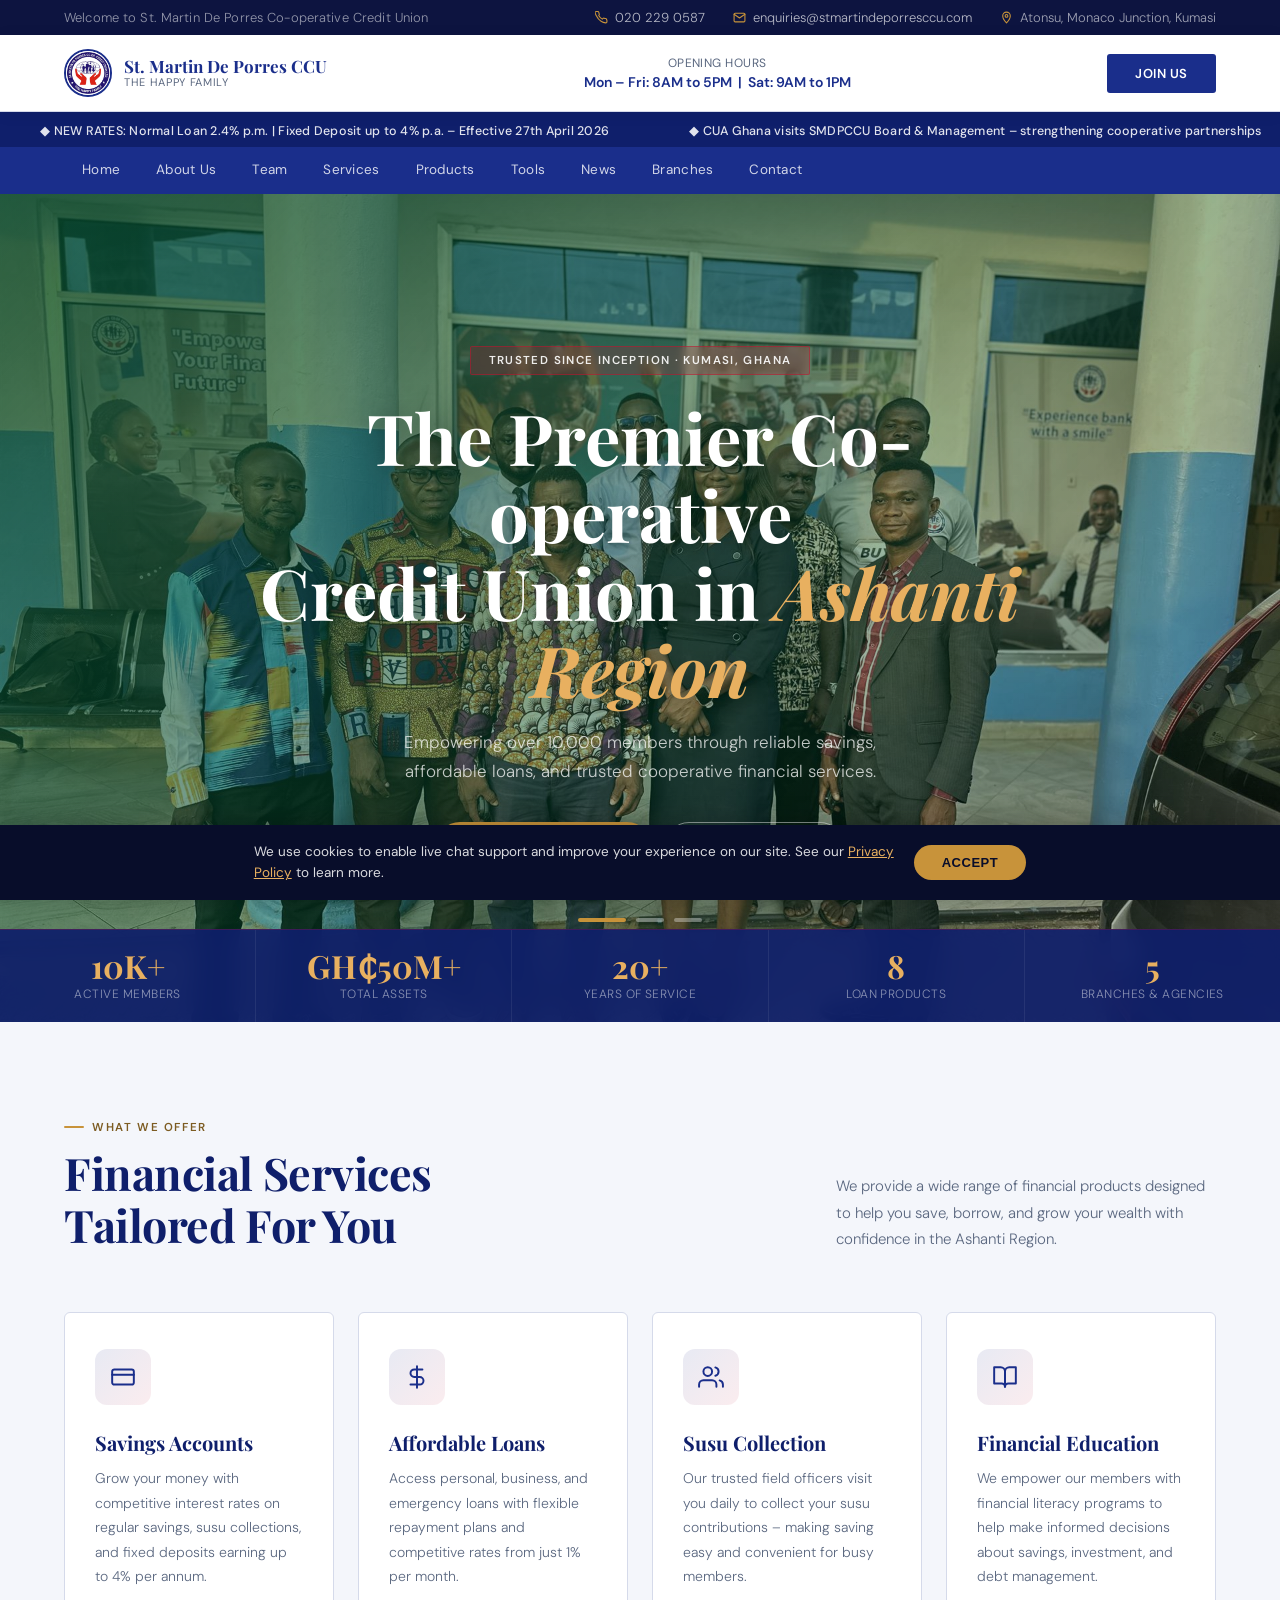
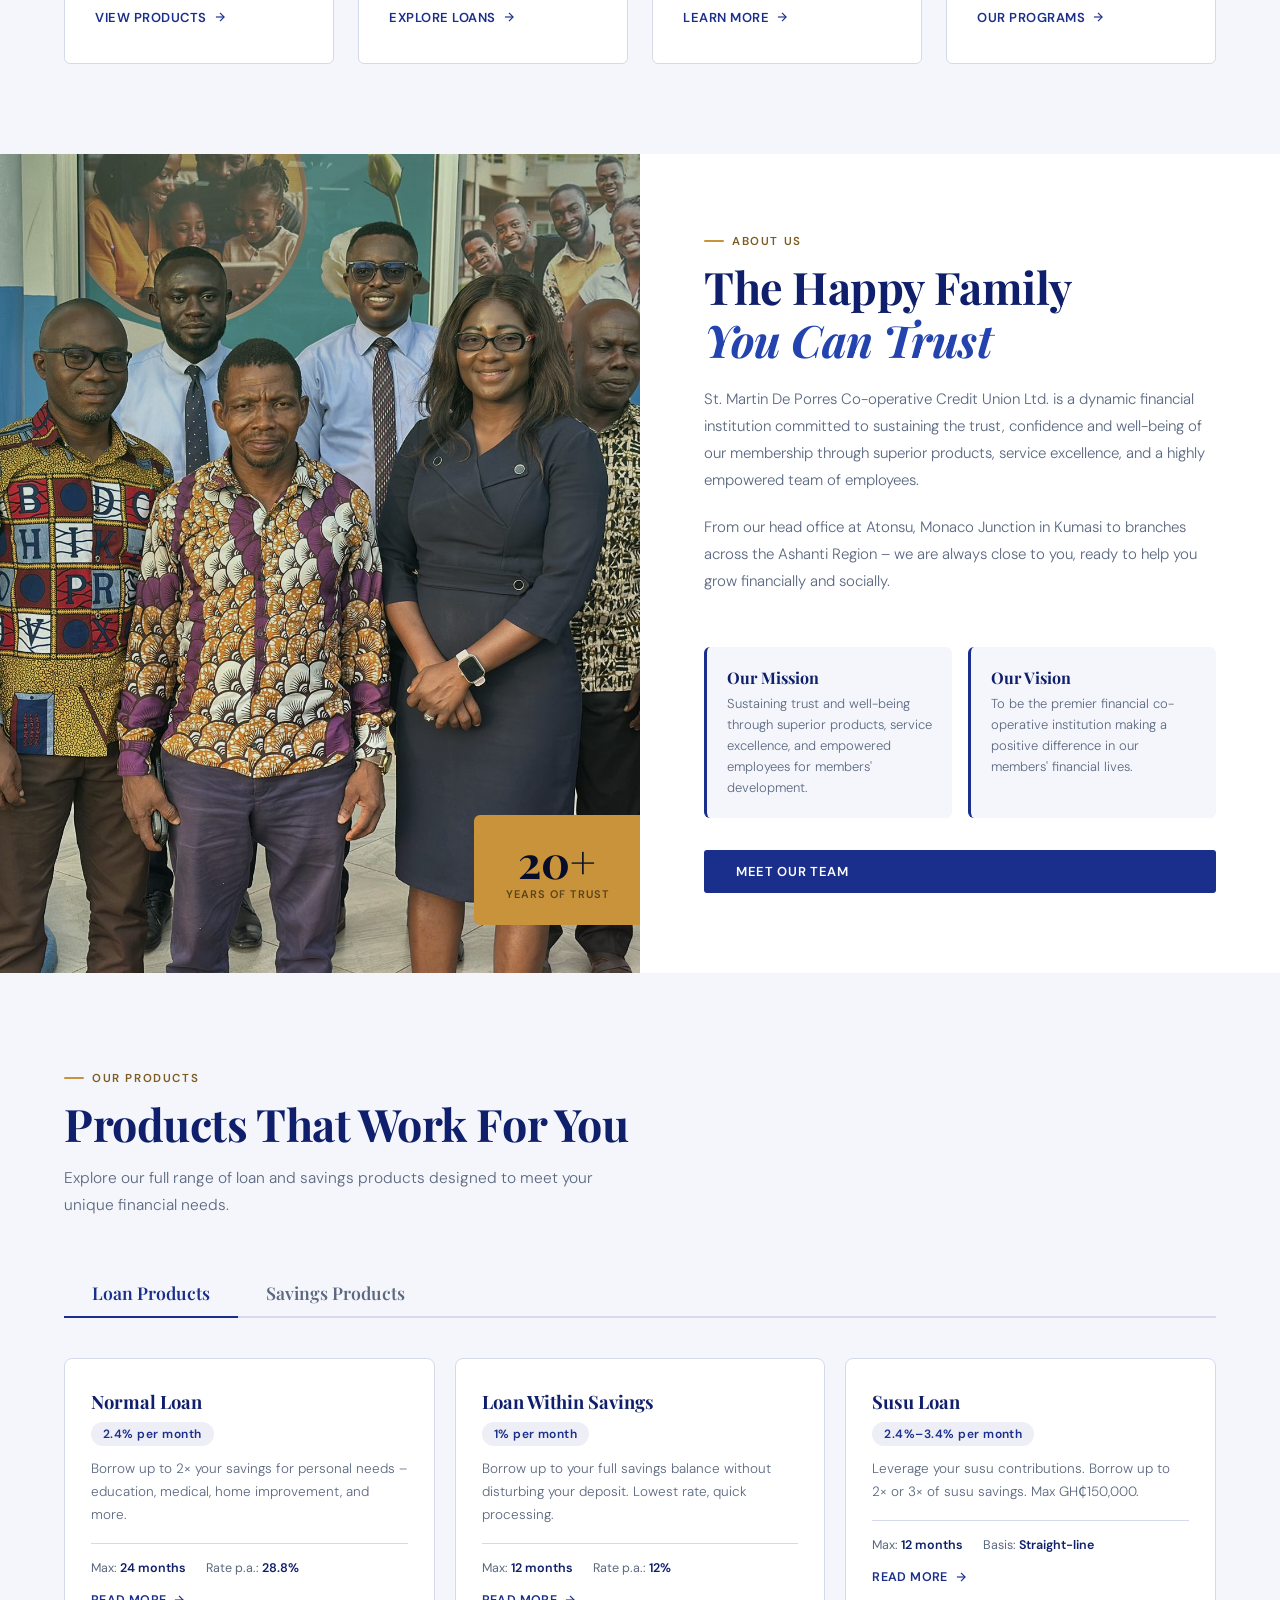
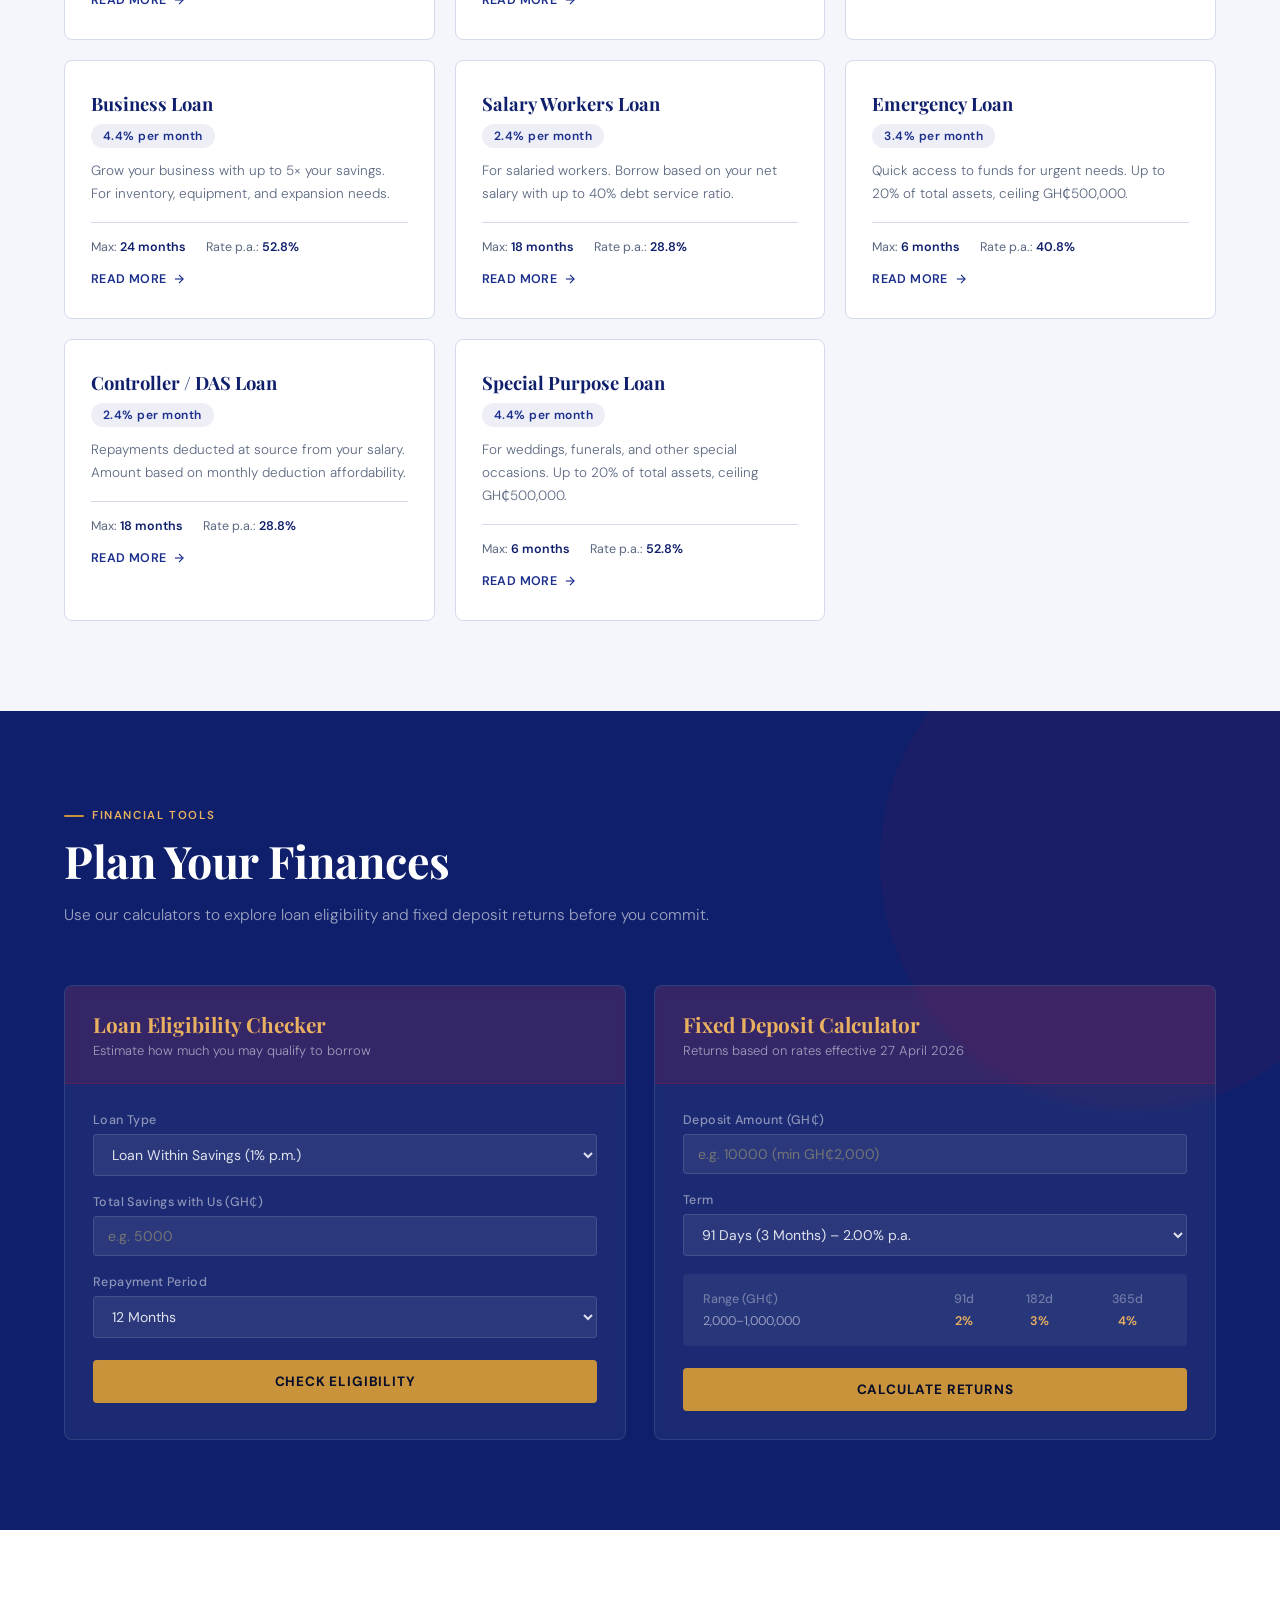
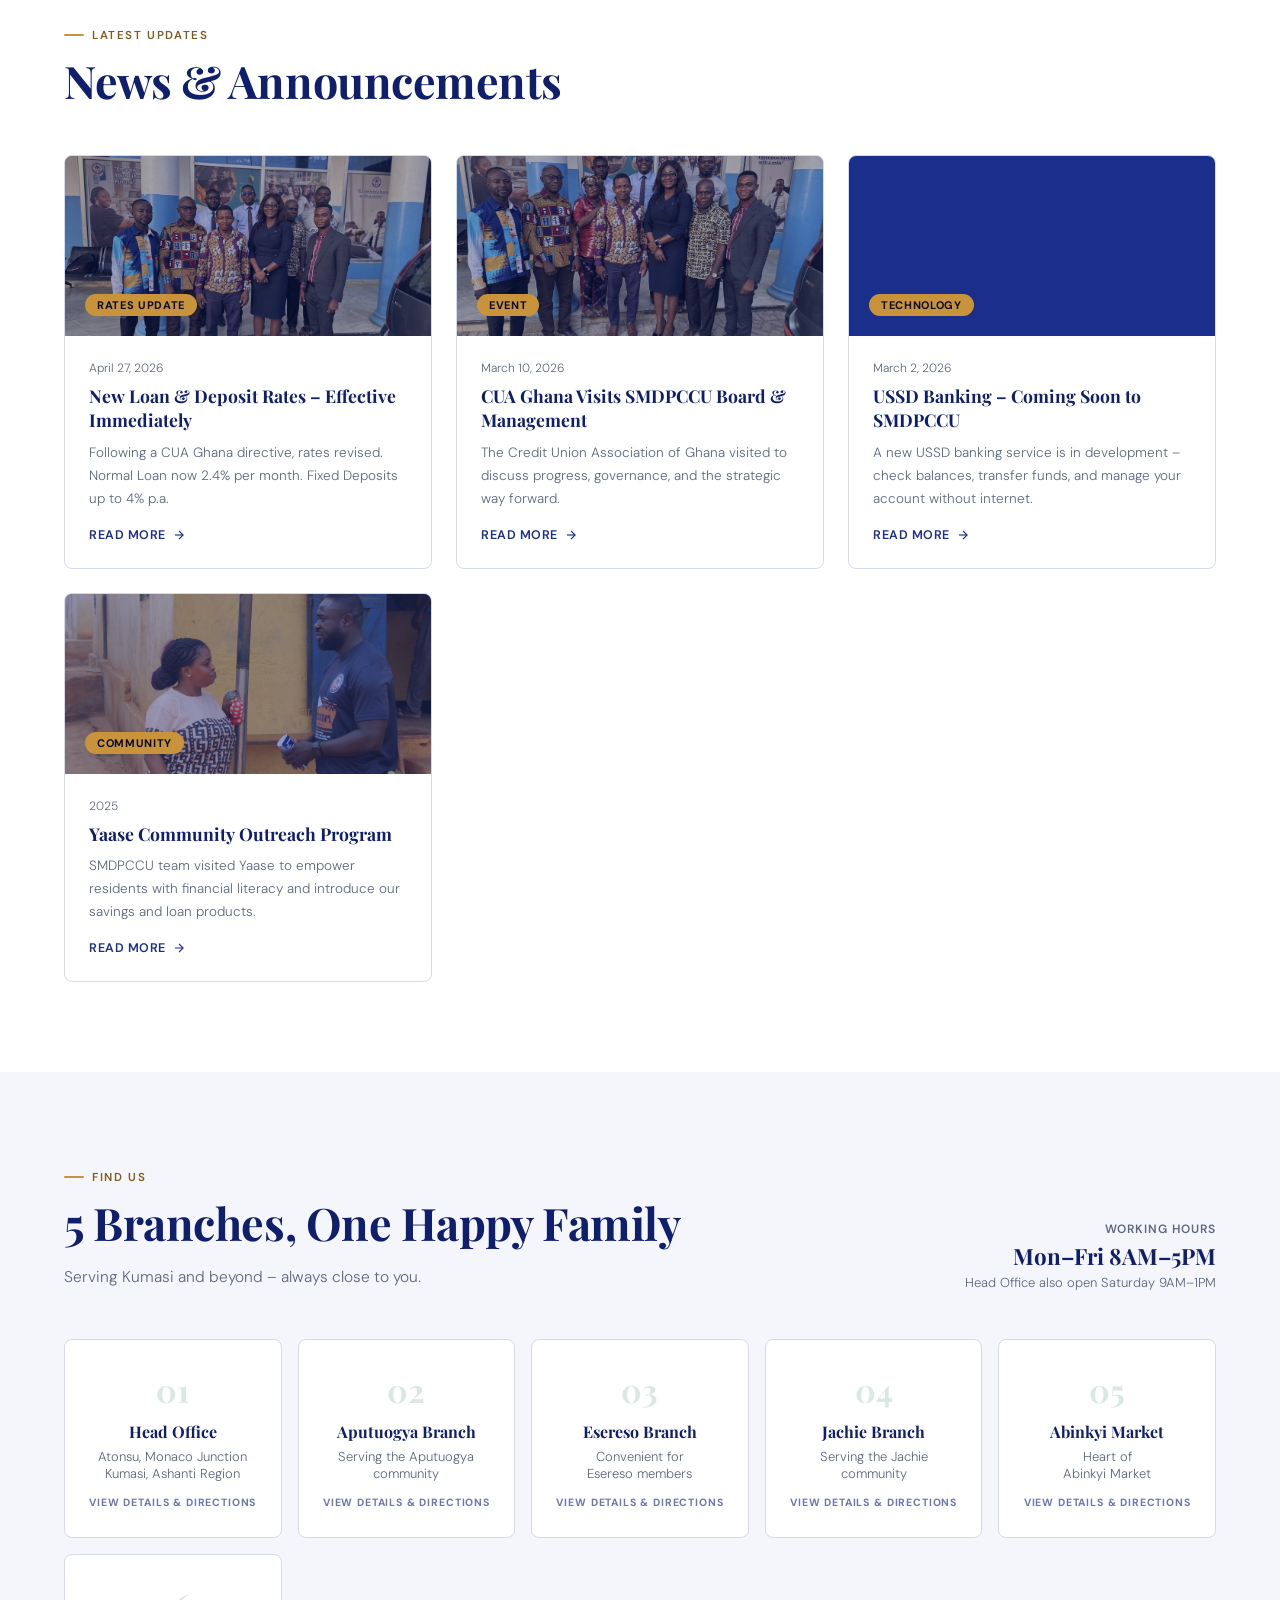
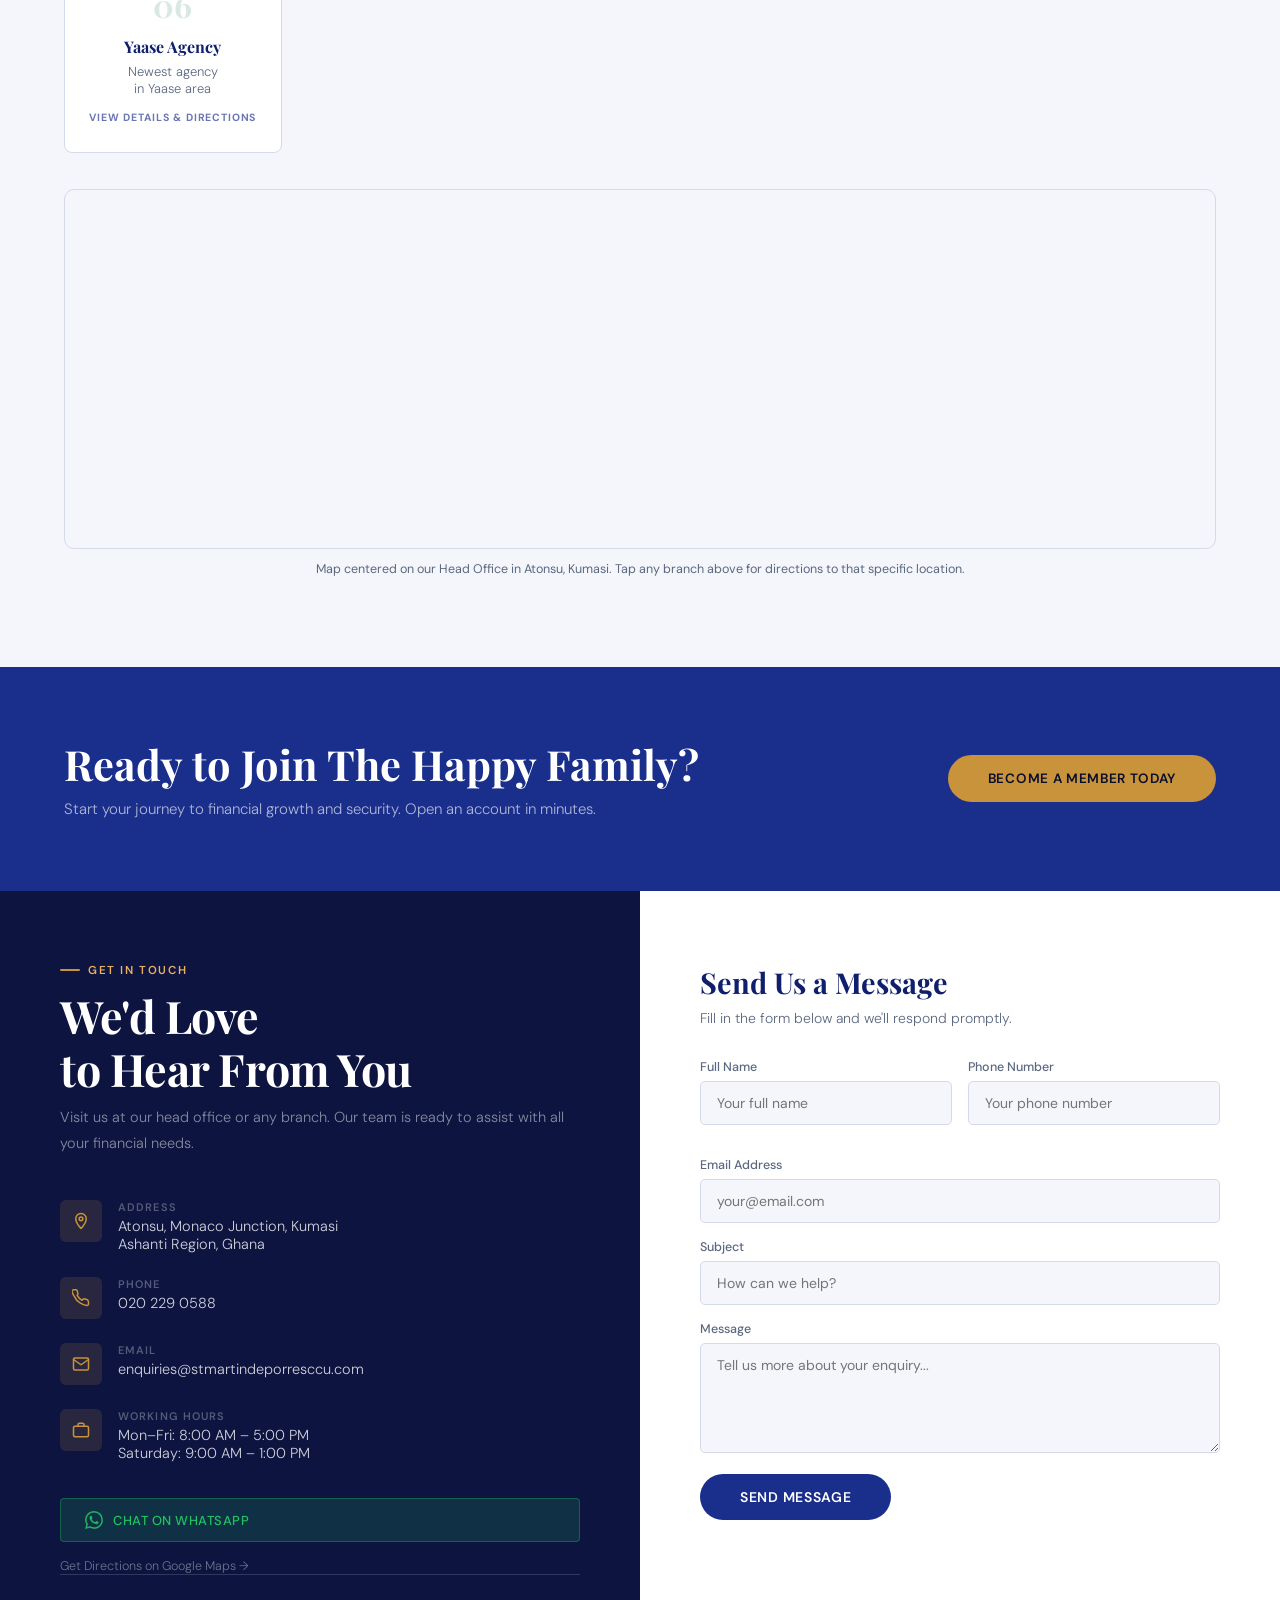
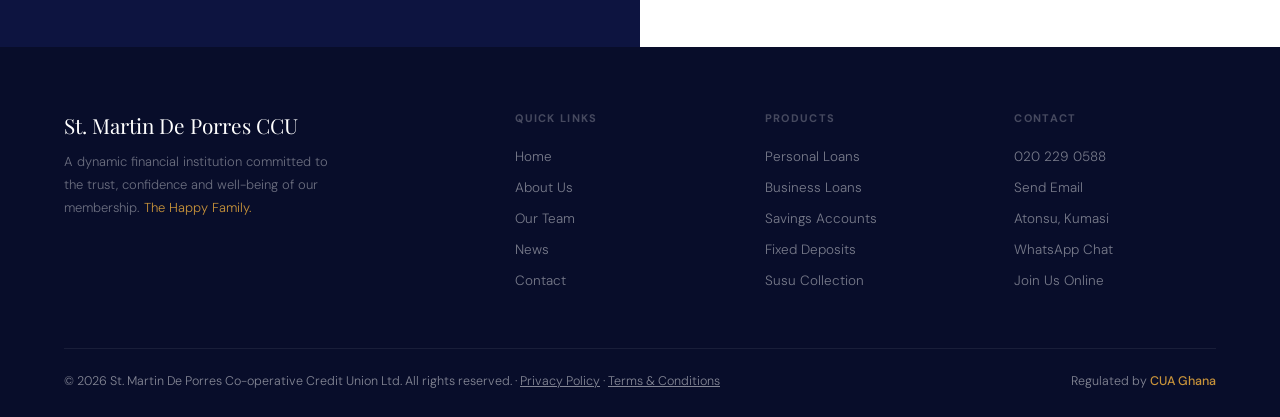
==== commit 1c295a2e: "Make branch cards interactive with details modal and map Branch cards in the Branches section were s" ====
--- a/index.html
+++ b/index.html
@@ -179,6 +179,9 @@
 .pm-cta{display:inline-flex;align-items:center;gap:8px;margin-top:4px;background:var(--green);color:#fff;padding:12px 22px;border-radius:6px;font-size:13px;font-weight:600;letter-spacing:.03em;transition:background .2s}
 .pm-cta svg{width:14px;height:14px}
 .pm-cta:hover{background:var(--green-light)}
+.pm-cta.alt{background:var(--gold);color:var(--dark)}
+.pm-cta.alt:hover{background:var(--gold-light)}
+.pm-cta-row{display:flex;gap:12px;flex-wrap:wrap;margin-top:4px}
 .pm-note{font-size:12px;color:var(--muted);font-style:italic;border-top:1px solid var(--border);padding-top:16px;margin-top:22px;line-height:1.6}
 .pm-img{width:100%;height:220px;overflow:hidden;background:var(--green-dark)}
 .pm-img img{width:100%;height:100%;object-fit:cover;display:block}
@@ -227,13 +230,17 @@
 /* BRANCHES */
 .branches-sec{background:var(--cream)}
 .branches-grid{display:grid;grid-template-columns:repeat(auto-fill,minmax(200px,1fr));gap:16px;margin-top:48px}
-.branch{background:var(--white);border-radius:8px;padding:28px 22px;border:1px solid var(--border);text-align:center;transition:all .3s}
+.branch{background:var(--white);border-radius:8px;padding:28px 22px;border:1px solid var(--border);text-align:center;transition:all .3s;cursor:pointer}
 .branch:hover{background:var(--green);border-color:var(--green)}
-.branch:hover .bnum,.branch:hover h3,.branch:hover .bsub{color:rgba(255,255,255,.9)}
+.branch:hover .bnum,.branch:hover h3,.branch:hover .bsub,.branch:hover .branch-cta{color:rgba(255,255,255,.9)}
 .branch:hover .bnum{opacity:.3}
 .bnum{font-family:'Playfair Display',serif;font-size:2rem;font-weight:700;color:rgba(10,102,64,.15);margin-bottom:10px;transition:color .3s}
 .branch h3{font-family:'Playfair Display',serif;font-size:1rem;color:var(--green-dark);margin-bottom:6px;transition:color .3s}
 .bsub{font-size:13px;color:var(--muted);font-weight:300;transition:color .3s}
+.branch-cta{display:block;margin-top:14px;font-size:10.5px;font-weight:700;letter-spacing:.08em;text-transform:uppercase;color:var(--green);opacity:.65;transition:color .3s}
+.branches-map{width:100%;height:360px;border-radius:10px;overflow:hidden;margin-top:36px;border:1px solid var(--border)}
+.branches-map iframe{width:100%;height:100%;border:0;display:block}
+.branches-map-note{text-align:center;font-size:12.5px;color:var(--muted);margin-top:12px}
 
 /* CTA BAND */
 .cta-band{background:var(--green);padding:72px 5%;display:grid;grid-template-columns:1fr auto;align-items:center;gap:40px}
@@ -321,6 +328,7 @@
   .pm-head{padding:26px 22px 22px}
   .pm-body{padding:22px 22px 28px}
   .pm-meta-row{gap:14px 20px}
+  .branches-map{height:260px}
 }
 .cookie-banner{position:fixed;bottom:0;left:0;right:0;z-index:999;background:var(--dark);color:rgba(255,255,255,.85);padding:16px 5%;display:none;align-items:center;justify-content:center;gap:20px;flex-wrap:wrap;box-shadow:0 -4px 24px rgba(0,0,0,.2);font-size:13.5px}
 .cookie-banner.show{display:flex}
@@ -655,17 +663,21 @@
     <div style="text-align:right">
       <div style="font-size:12px;color:var(--muted);text-transform:uppercase;letter-spacing:.08em;font-weight:600;margin-bottom:4px">Working Hours</div>
       <div style="font-family:'Playfair Display',serif;font-size:1.4rem;color:var(--green-dark);font-weight:700">Mon&ndash;Fri 8AM&ndash;5PM</div>
-      <div style="font-size:13px;color:var(--muted);margin-top:3px;font-weight:300">Saturday 9AM&ndash;1PM &middot; Sunday Closed</div>
+      <div style="font-size:13px;color:var(--muted);margin-top:3px;font-weight:300">Head Office also open Saturday 9AM&ndash;1PM</div>
     </div>
   </div>
   <div class="branches-grid">
-    <div class="branch"><div class="bnum">01</div><h3>Head Office</h3><p class="bsub">Atonsu, Monaco Junction<br>Kumasi, Ashanti Region</p></div>
-    <div class="branch"><div class="bnum">02</div><h3>Aputuogya Branch</h3><p class="bsub">Serving the Aputuogya<br>community</p></div>
-    <div class="branch"><div class="bnum">03</div><h3>Esereso Branch</h3><p class="bsub">Convenient for<br>Esereso members</p></div>
-    <div class="branch"><div class="bnum">04</div><h3>Jachie Branch</h3><p class="bsub">Serving the Jachie<br>community</p></div>
-    <div class="branch"><div class="bnum">05</div><h3>Abinkyi Market</h3><p class="bsub">Heart of<br>Abinkyi Market</p></div>
-    <div class="branch"><div class="bnum">06</div><h3>Yaase Agency</h3><p class="bsub">Newest agency<br>in Yaase area</p></div>
-  </div>
+    <div class="branch" data-bid="headoffice" onclick="openBranch('headoffice')"><div class="bnum">01</div><h3>Head Office</h3><p class="bsub">Atonsu, Monaco Junction<br>Kumasi, Ashanti Region</p><span class="branch-cta">View Details &amp; Directions</span></div>
+    <div class="branch" data-bid="aputuogya" onclick="openBranch('aputuogya')"><div class="bnum">02</div><h3>Aputuogya Branch</h3><p class="bsub">Serving the Aputuogya<br>community</p><span class="branch-cta">View Details &amp; Directions</span></div>
+    <div class="branch" data-bid="esereso" onclick="openBranch('esereso')"><div class="bnum">03</div><h3>Esereso Branch</h3><p class="bsub">Convenient for<br>Esereso members</p><span class="branch-cta">View Details &amp; Directions</span></div>
+    <div class="branch" data-bid="jachie" onclick="openBranch('jachie')"><div class="bnum">04</div><h3>Jachie Branch</h3><p class="bsub">Serving the Jachie<br>community</p><span class="branch-cta">View Details &amp; Directions</span></div>
+    <div class="branch" data-bid="abinkyi" onclick="openBranch('abinkyi')"><div class="bnum">05</div><h3>Abinkyi Market</h3><p class="bsub">Heart of<br>Abinkyi Market</p><span class="branch-cta">View Details &amp; Directions</span></div>
+    <div class="branch" data-bid="yaase" onclick="openBranch('yaase')"><div class="bnum">06</div><h3>Yaase Agency</h3><p class="bsub">Newest agency<br>in Yaase area</p><span class="branch-cta">View Details &amp; Directions</span></div>
+  </div>
+  <div class="branches-map">
+    <iframe src="https://www.google.com/maps?q=Atonsu%2C%20Monaco%20Junction%2C%20Kumasi%2C%20Ghana&output=embed" loading="lazy" allowfullscreen referrerpolicy="no-referrer-when-downgrade" title="Map centered on SMDPCCU Head Office, Atonsu, Kumasi"></iframe>
+  </div>
+  <p class="branches-map-note">Map centered on our Head Office in Atonsu, Kumasi. Tap any branch above for directions to that specific location.</p>
 </section>
 
 <!-- CTA BAND -->
@@ -794,6 +806,27 @@
     </div>
     <div class="pm-body">
       <div id="nm-body"></div>
+    </div>
+  </div>
+</div>
+
+<!-- BRANCH DETAILS MODAL -->
+<div class="product-modal" id="branchModal">
+  <div class="pm-box">
+    <button class="pm-close" onclick="closeBranchModal()" aria-label="Close"><svg viewBox="0 0 24 24" fill="none" stroke="currentColor" stroke-width="2" stroke-linecap="round"><line x1="18" y1="6" x2="6" y2="18"/><line x1="6" y1="6" x2="18" y2="18"/></svg></button>
+    <div class="pm-head">
+      <span class="pm-rate" id="bm-tag" style="margin-top:0;margin-bottom:12px"></span>
+      <h3 id="bm-title"></h3>
+      <p id="bm-address"></p>
+    </div>
+    <div class="pm-body">
+      <div class="pm-meta-row" id="bm-meta"></div>
+      <div class="pm-sec"><h4>Contact</h4><ul id="bm-contact"></ul></div>
+      <div class="pm-cta-row">
+        <a href="#" id="bm-directions" class="pm-cta" target="_blank" rel="noopener">Get Directions <svg viewBox="0 0 24 24" fill="none" stroke="currentColor" stroke-width="2" stroke-linecap="round"><line x1="5" y1="12" x2="19" y2="12"/><polyline points="12,5 19,12 12,19"/></svg></a>
+        <a href="#" id="bm-call" class="pm-cta alt">Call This Branch</a>
+      </div>
+      <p class="pm-note" id="bm-note"></p>
     </div>
   </div>
 </div>
@@ -1178,8 +1211,109 @@
   if (e.target === this) closeNewsModal();
 });
 
+// Branch details modal
+const mainPhone = '020 229 0587';
+const mainPhoneHref = 'tel:+233202290588';
+const mainEmail = 'enquiries@stmartindeporresccu.com';
+const genericNote = "Directions are based on this branch's registered name and area, and the phone/email shown is our main line — a dedicated branch line will be added here once available. Please confirm with our head office if in doubt.";
+
+const branchDetails = {
+  headoffice: {
+    title: 'Head Office',
+    tag: 'Head Office',
+    address: 'Atonsu, Monaco Junction, Kumasi, Ashanti Region',
+    hours: 'Mon–Fri: 8AM–5PM · Sat: 9AM–1PM · Sun: Closed',
+    phone: mainPhone,
+    phoneHref: mainPhoneHref,
+    email: mainEmail,
+    directionsUrl: 'https://maps.app.goo.gl/PqSMnNYU2cFEy7MY8',
+    note: ''
+  },
+  aputuogya: {
+    title: 'Aputuogya Branch',
+    tag: 'Branch',
+    address: 'Aputuogya, Kumasi, Ashanti Region',
+    hours: 'Mon–Fri: 8AM–5PM · Sat &amp; Sun: Closed',
+    phone: mainPhone,
+    phoneHref: mainPhoneHref,
+    email: mainEmail,
+    directionsUrl: 'https://www.google.com/maps/search/?api=1&query=' + encodeURIComponent('SMDPCCU Aputuogya Branch, Kumasi, Ghana'),
+    note: genericNote
+  },
+  esereso: {
+    title: 'Esereso Branch',
+    tag: 'Branch',
+    address: 'Esereso, Kumasi, Ashanti Region',
+    hours: 'Mon–Fri: 8AM–5PM · Sat &amp; Sun: Closed',
+    phone: mainPhone,
+    phoneHref: mainPhoneHref,
+    email: mainEmail,
+    directionsUrl: 'https://www.google.com/maps/search/?api=1&query=' + encodeURIComponent('SMDPCCU Esereso Branch, Kumasi, Ghana'),
+    note: genericNote
+  },
+  jachie: {
+    title: 'Jachie Branch',
+    tag: 'Branch',
+    address: 'Jachie, Kumasi, Ashanti Region',
+    hours: 'Mon–Fri: 8AM–5PM · Sat &amp; Sun: Closed',
+    phone: mainPhone,
+    phoneHref: mainPhoneHref,
+    email: mainEmail,
+    directionsUrl: 'https://www.google.com/maps/search/?api=1&query=' + encodeURIComponent('SMDPCCU Jachie Branch, Kumasi, Ghana'),
+    note: genericNote
+  },
+  abinkyi: {
+    title: 'Abinkyi Market Branch',
+    tag: 'Branch',
+    address: 'Abinkyi Market, Kumasi, Ashanti Region',
+    hours: 'Mon–Fri: 8AM–5PM · Sat &amp; Sun: Closed',
+    phone: mainPhone,
+    phoneHref: mainPhoneHref,
+    email: mainEmail,
+    directionsUrl: 'https://www.google.com/maps/search/?api=1&query=' + encodeURIComponent('SMDPCCU Abinkyi Market Branch, Kumasi, Ghana'),
+    note: genericNote
+  },
+  yaase: {
+    title: 'Yaase Agency',
+    tag: 'Agency',
+    address: 'Yaase, Kumasi, Ashanti Region',
+    hours: 'Mon–Fri: 8AM–5PM · Sat &amp; Sun: Closed',
+    phone: mainPhone,
+    phoneHref: mainPhoneHref,
+    email: mainEmail,
+    directionsUrl: 'https://www.google.com/maps/search/?api=1&query=' + encodeURIComponent('SMDPCCU Yaase Agency, Kumasi, Ghana'),
+    note: genericNote
+  }
+};
+
+function openBranch(id) {
+  const d = branchDetails[id];
+  if (!d) return;
+  document.getElementById('bm-tag').textContent = d.tag;
+  document.getElementById('bm-title').textContent = d.title;
+  document.getElementById('bm-address').textContent = d.address;
+  document.getElementById('bm-meta').innerHTML =
+    '<div>Type<b>' + d.tag + '</b></div><div>Hours<b>' + d.hours + '</b></div>';
+  document.getElementById('bm-contact').innerHTML =
+    '<li>Address: ' + d.address + '</li><li>Phone: ' + d.phone + '</li><li>Email: ' + d.email + '</li>';
+  document.getElementById('bm-directions').href = d.directionsUrl;
+  document.getElementById('bm-call').href = d.phoneHref;
+  const noteEl = document.getElementById('bm-note');
+  noteEl.textContent = d.note;
+  noteEl.style.display = d.note ? '' : 'none';
+  document.getElementById('branchModal').classList.add('open');
+  document.body.style.overflow = 'hidden';
+}
+function closeBranchModal() {
+  document.getElementById('branchModal').classList.remove('open');
+  document.body.style.overflow = '';
+}
+document.getElementById('branchModal').addEventListener('click', function(e) {
+  if (e.target === this) closeBranchModal();
+});
+
 document.addEventListener('keydown', function(e) {
-  if (e.key === 'Escape') { closeProductModal(); closeNewsModal(); }
+  if (e.key === 'Escape') { closeProductModal(); closeNewsModal(); closeBranchModal(); }
 });
 
 // Show/hide calculator fields based on loan type
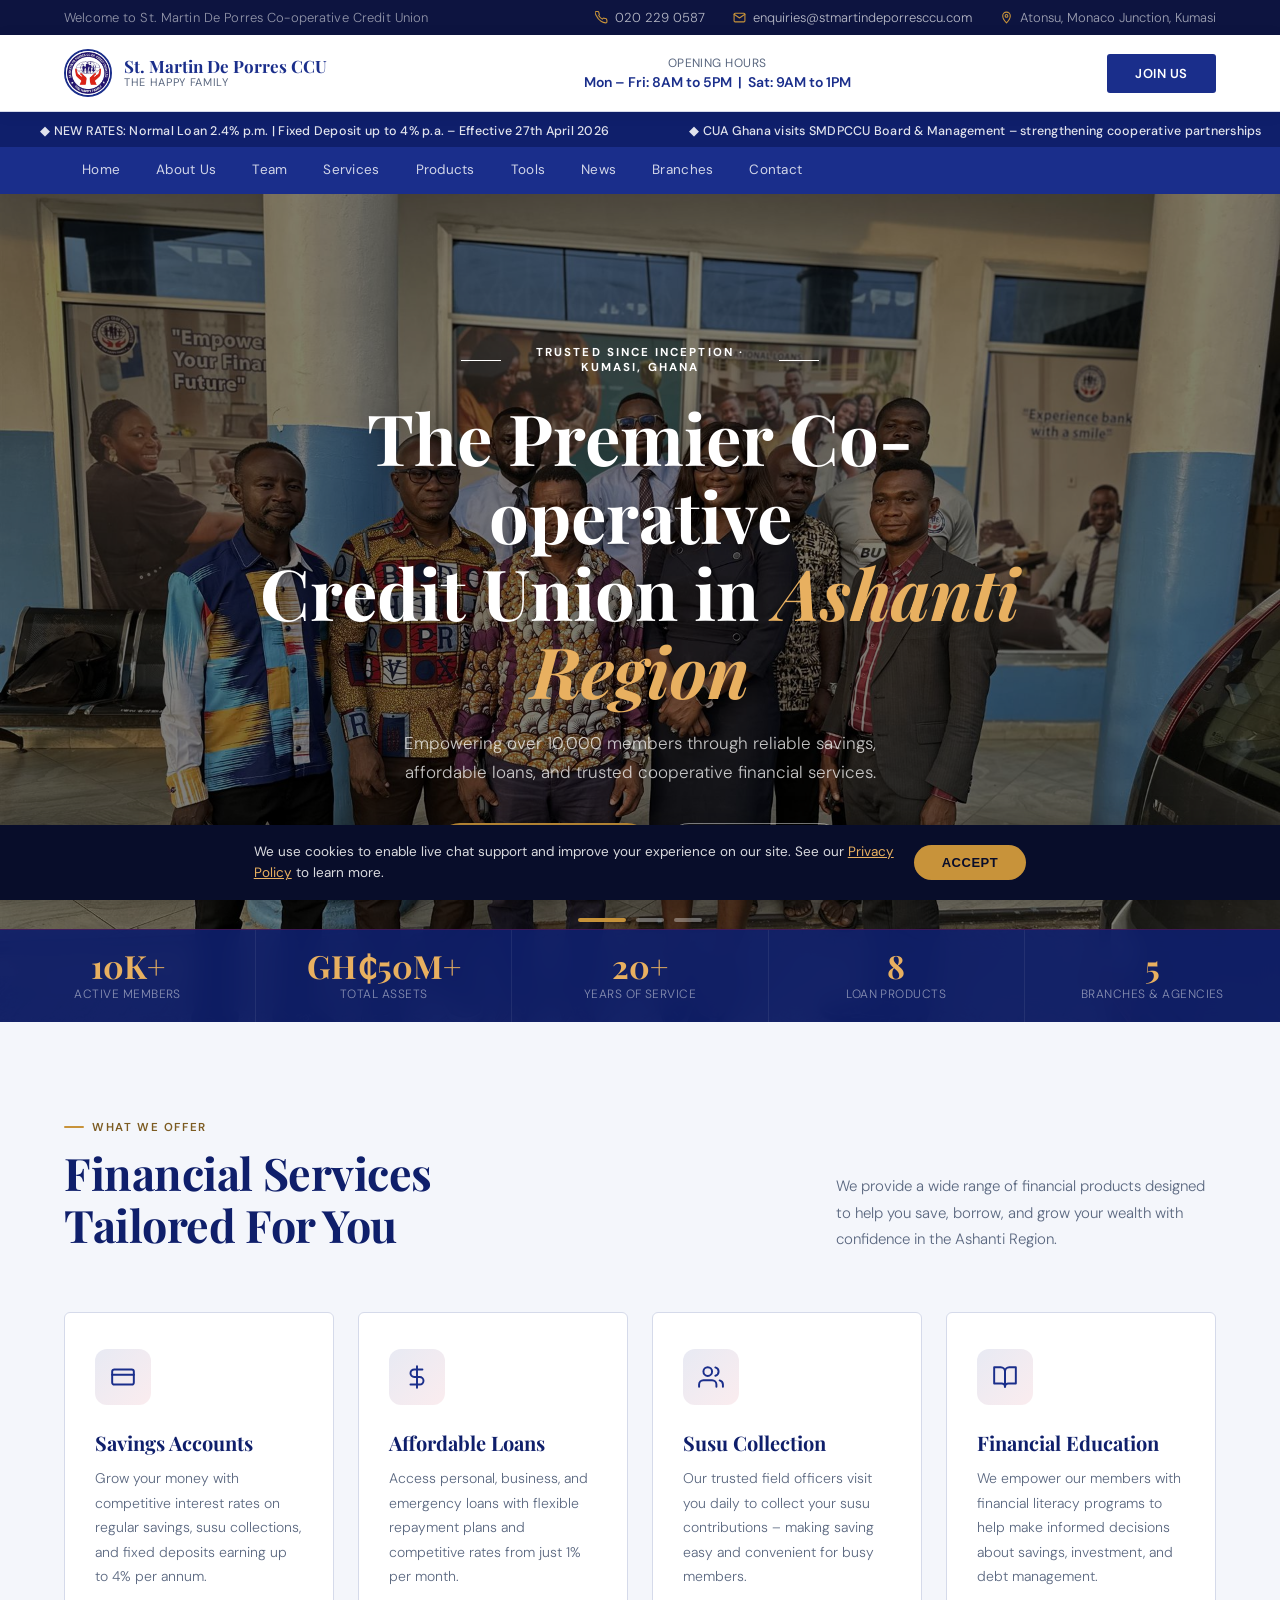
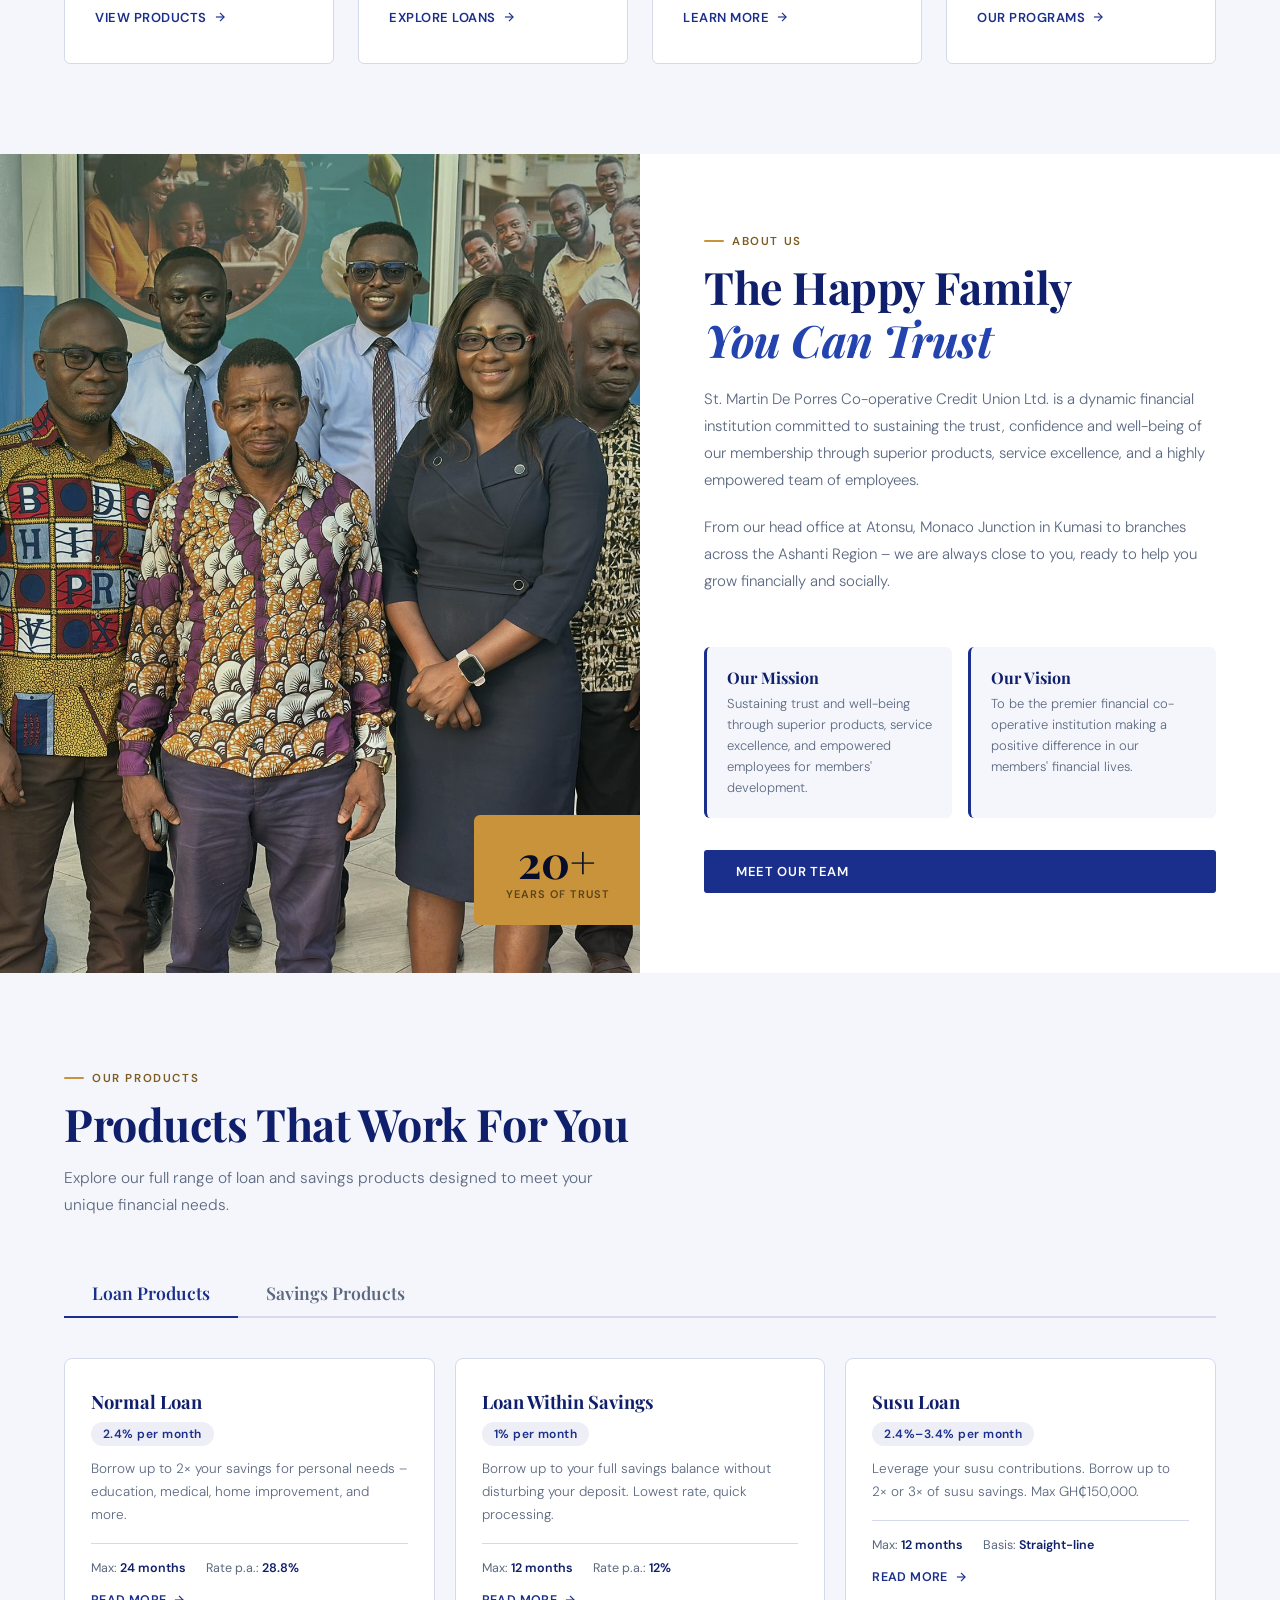
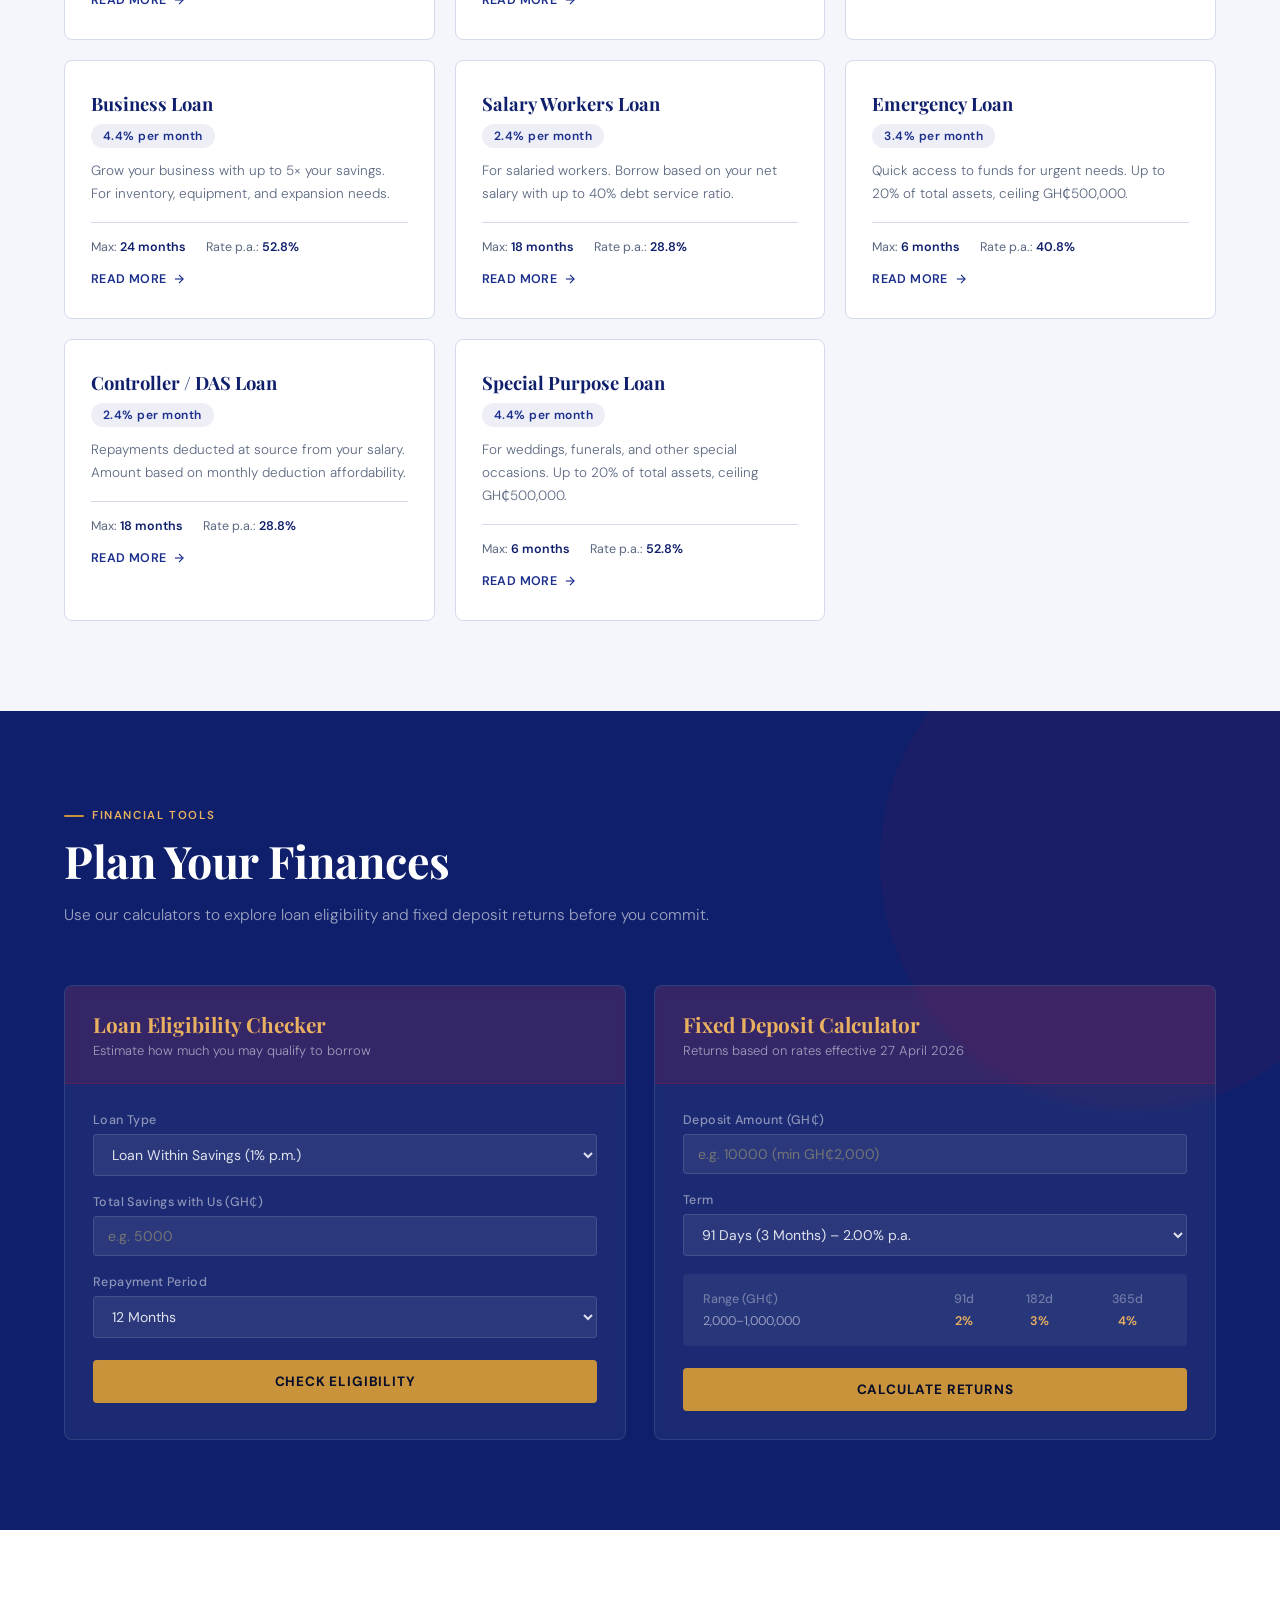
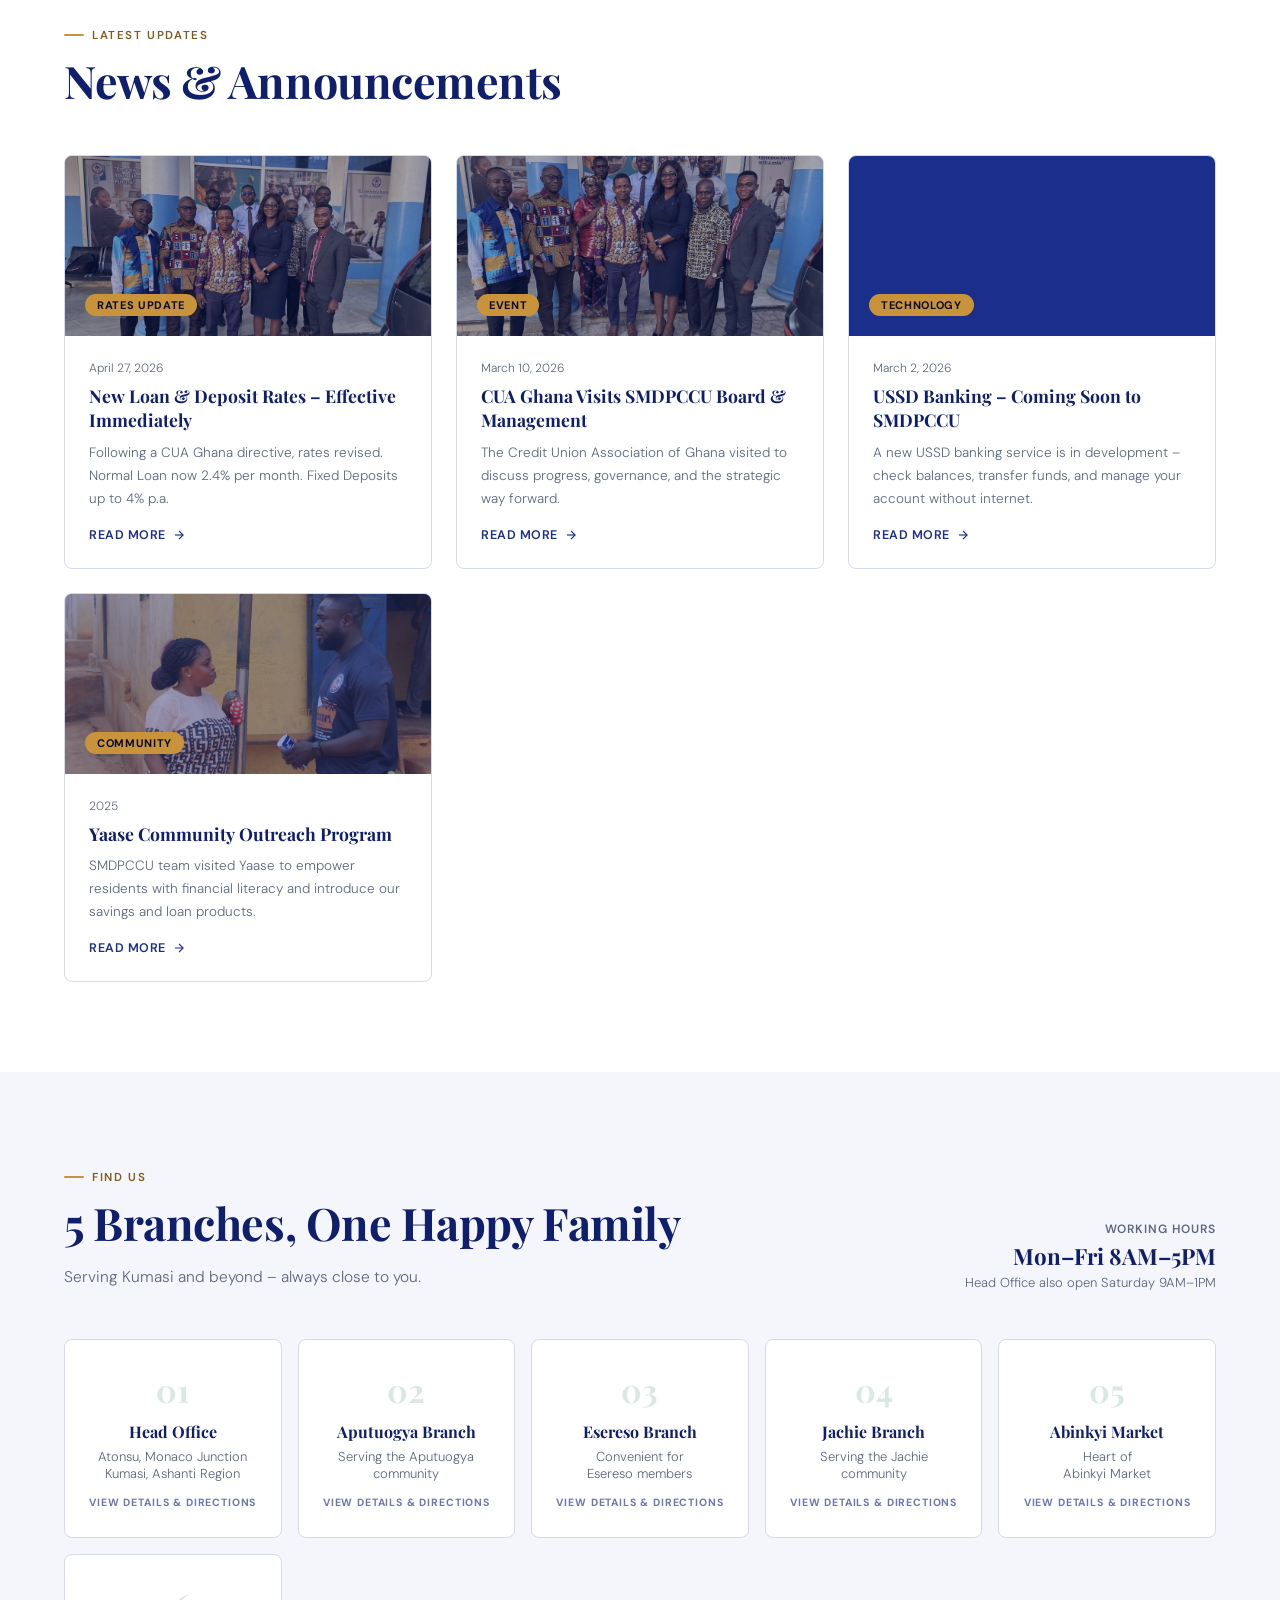
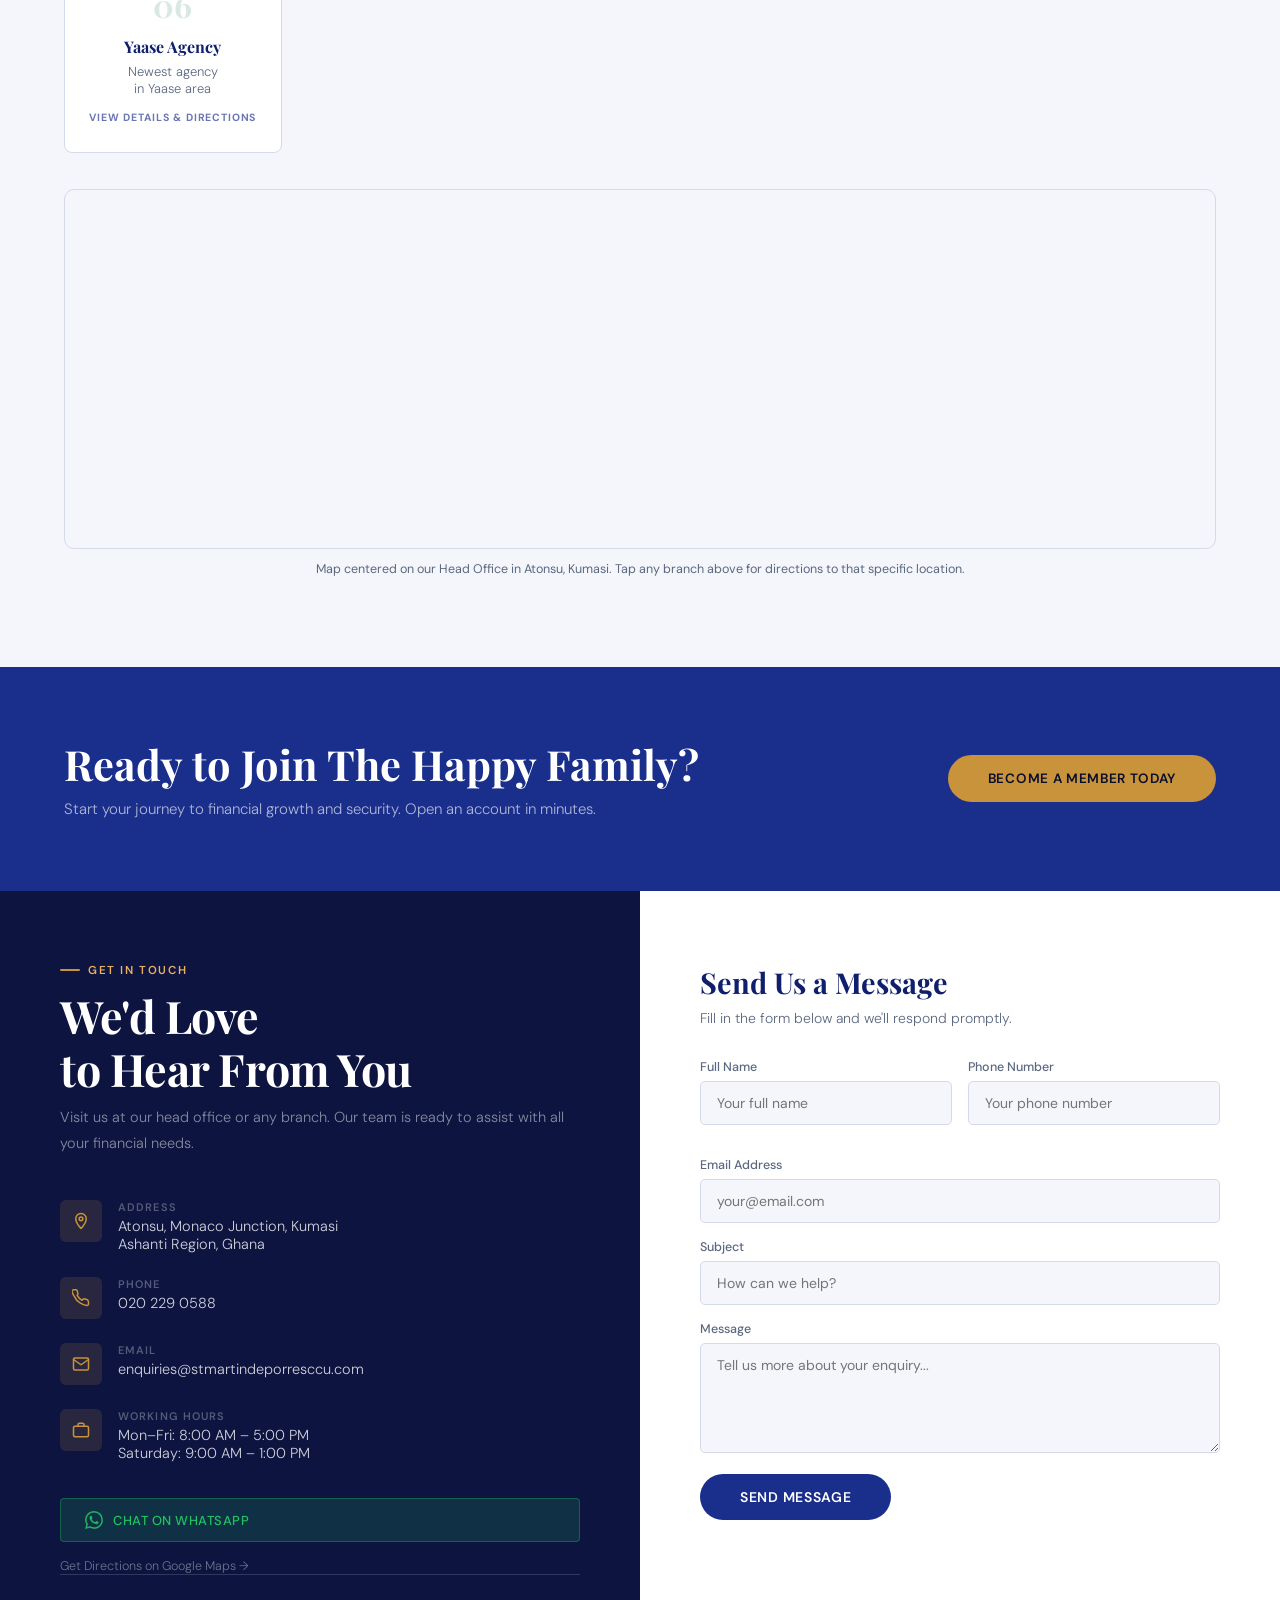
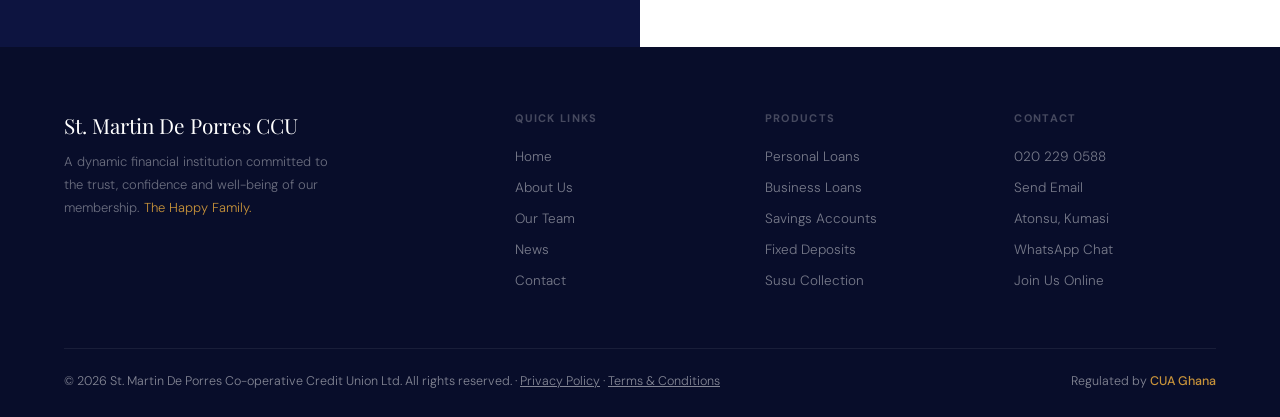
==== commit 9588b0b0: "Replace gold hero badge with white text flanked by thin rules Co-Authored-By: Claude Opus 5 <noreply" ====
--- a/index.html
+++ b/index.html
@@ -74,9 +74,10 @@
 .slide.active{opacity:1}
 .slide-bg{position:absolute;inset:0;background-size:cover;background-position:center;transform:scale(1.04);animation:kenburns 10s ease forwards}
 @keyframes kenburns{0%{transform:scale(1.04)}100%{transform:scale(1)}}
-.slide-overlay{position:absolute;inset:0;background:linear-gradient(135deg,rgba(7,77,48,.82) 0%,rgba(7,77,48,.4) 60%,rgba(0,0,0,.3) 100%)}
+.slide-overlay{position:absolute;inset:0;background:rgba(0,0,0,.5)}
 .slide-content{position:absolute;inset:0;display:flex;flex-direction:column;align-items:center;justify-content:center;text-align:center;padding:0 20px;z-index:2}
-.slide-badge{display:inline-flex;align-items:center;gap:8px;background:rgba(200,16,46,.2);border:1px solid rgba(200,16,46,.5);color:rgba(255,255,255,.9);font-size:11.5px;font-weight:600;padding:6px 18px;border-radius:2px;letter-spacing:.12em;text-transform:uppercase;margin-bottom:24px;backdrop-filter:blur(4px)}
+.slide-badge{display:inline-flex;align-items:center;gap:14px;color:#fff;font-size:11.5px;font-weight:700;letter-spacing:.18em;text-transform:uppercase;margin-bottom:24px}
+.slide-badge::before,.slide-badge::after{content:'';flex:0 0 40px;height:1px;background:#fff}
 .slide h1{font-family:'Playfair Display',serif;font-size:clamp(2.4rem,5.5vw,4.6rem);color:var(--white);font-weight:700;line-height:1.1;max-width:820px;margin-bottom:20px;text-shadow:0 2px 24px rgba(0,0,0,.3)}
 .slide h1 em{color:var(--gold-light);font-style:italic}
 .slide p{font-size:17px;color:rgba(255,255,255,.75);max-width:540px;line-height:1.7;margin-bottom:36px;font-weight:300}
